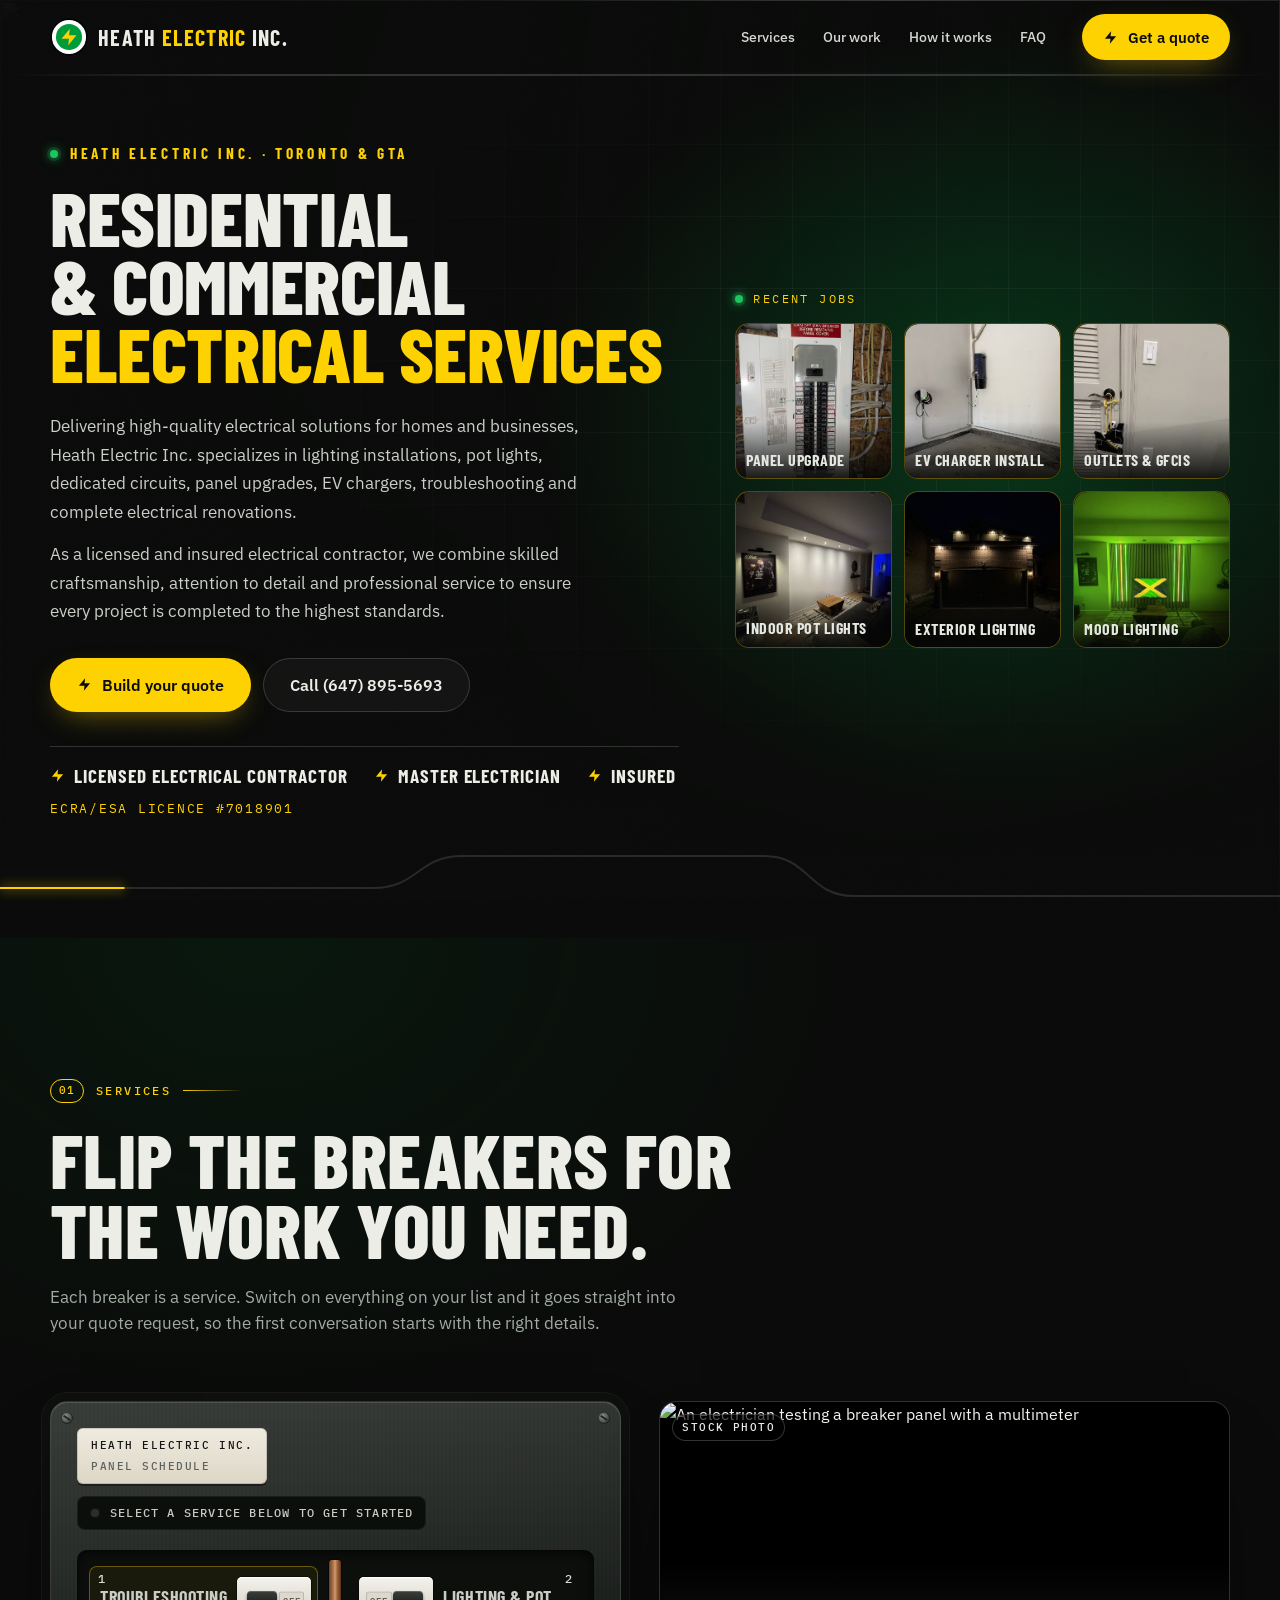
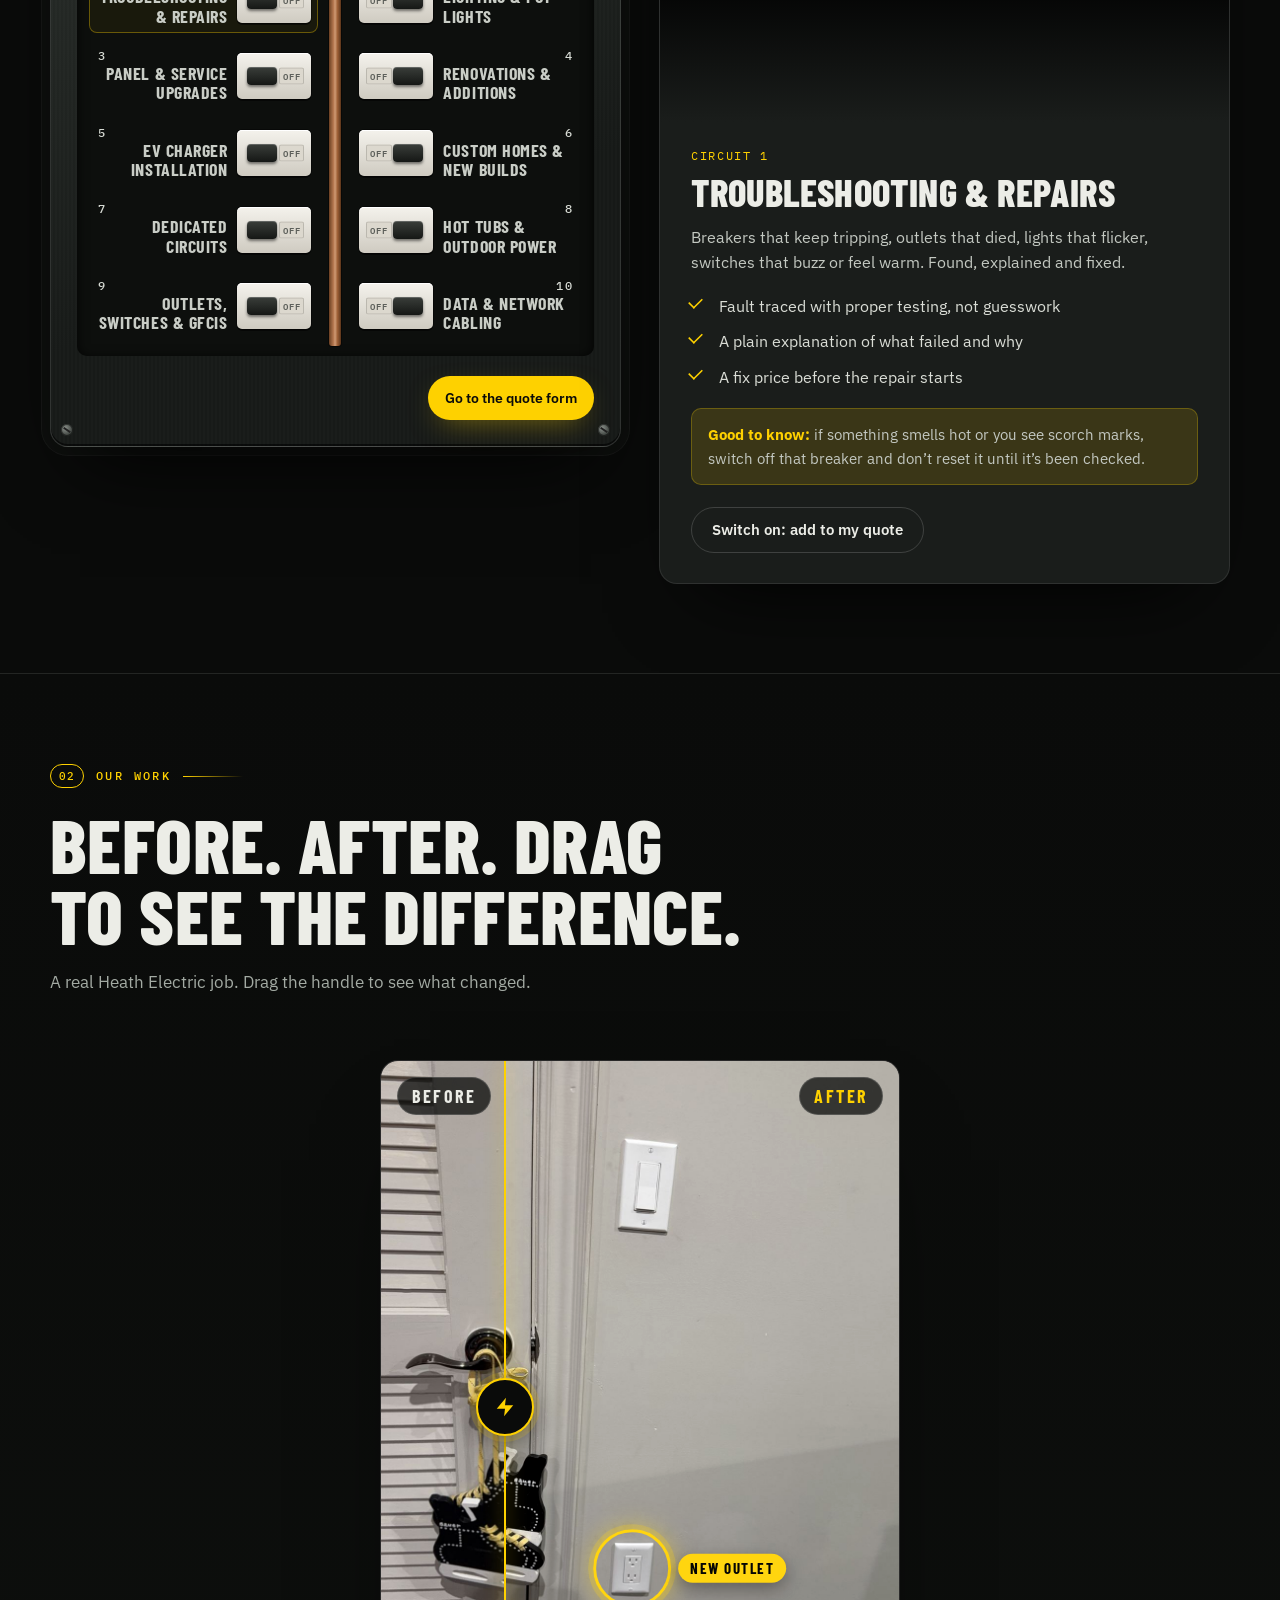
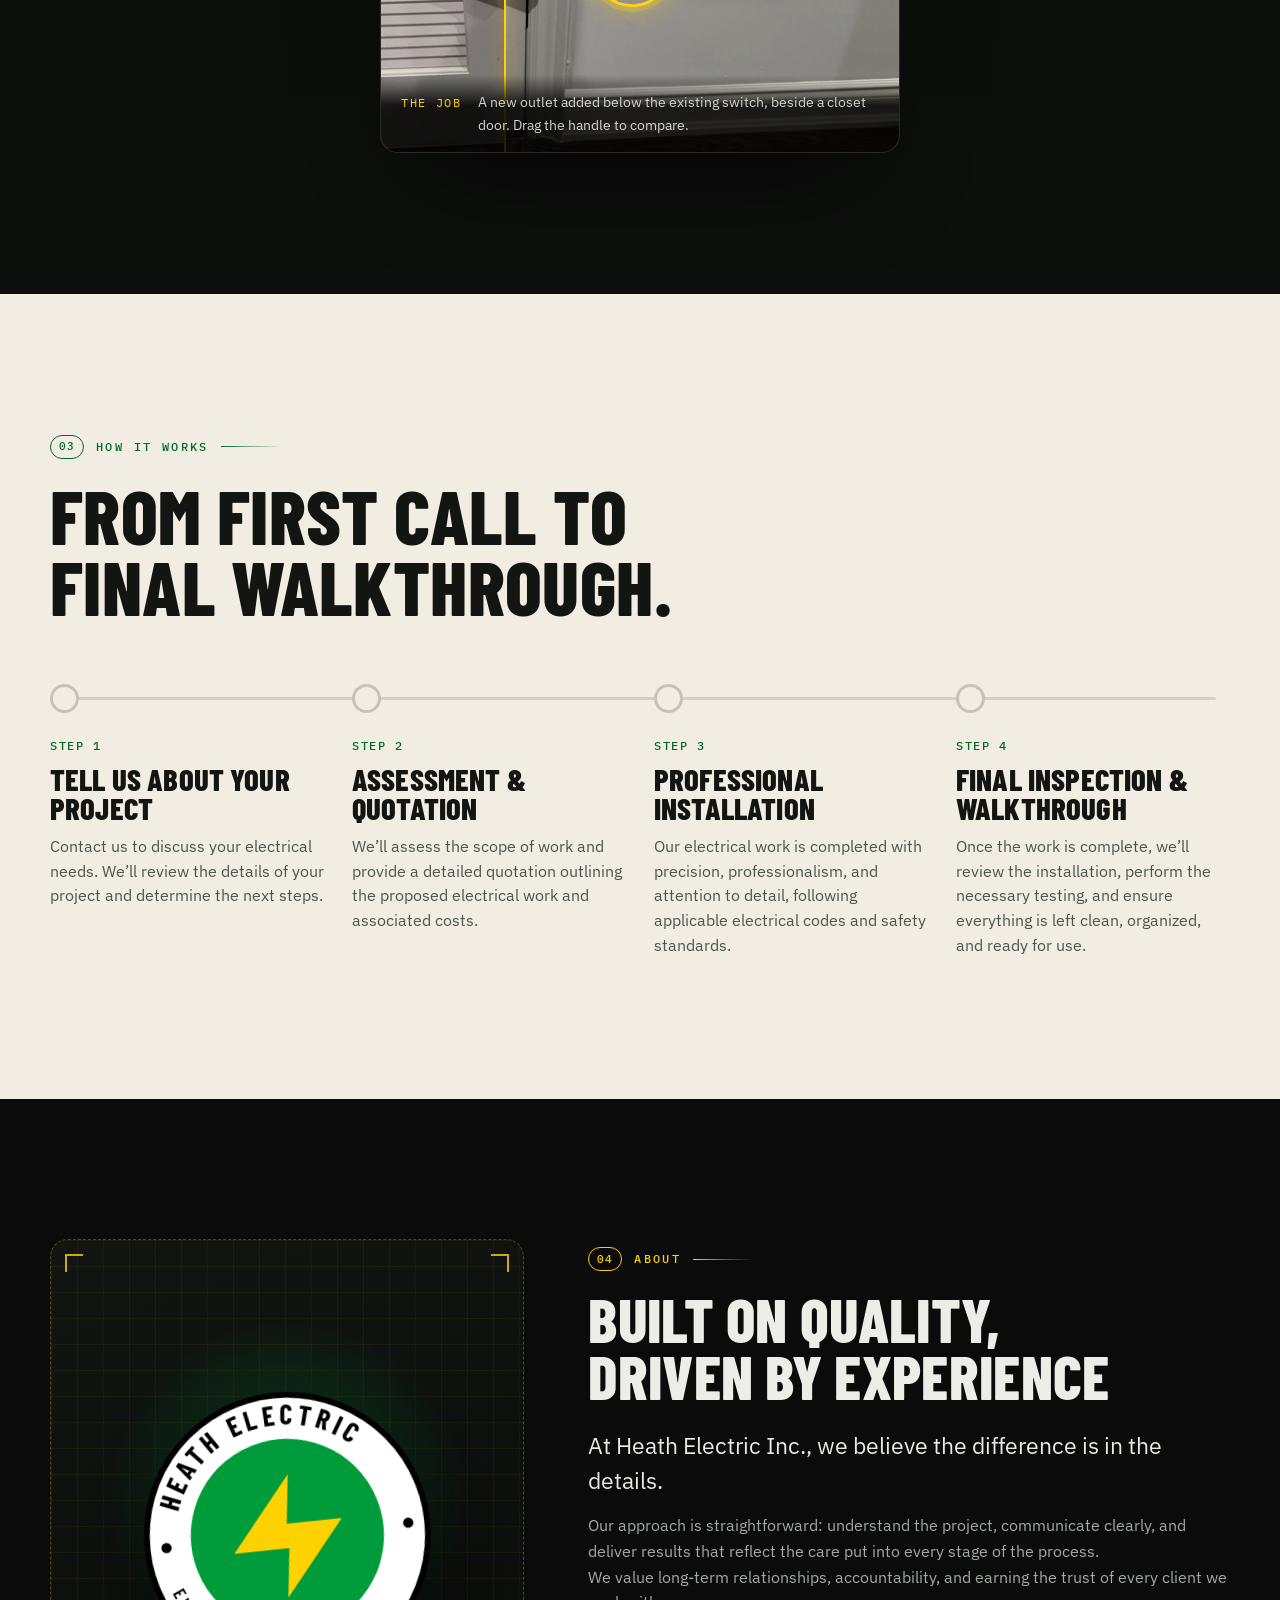
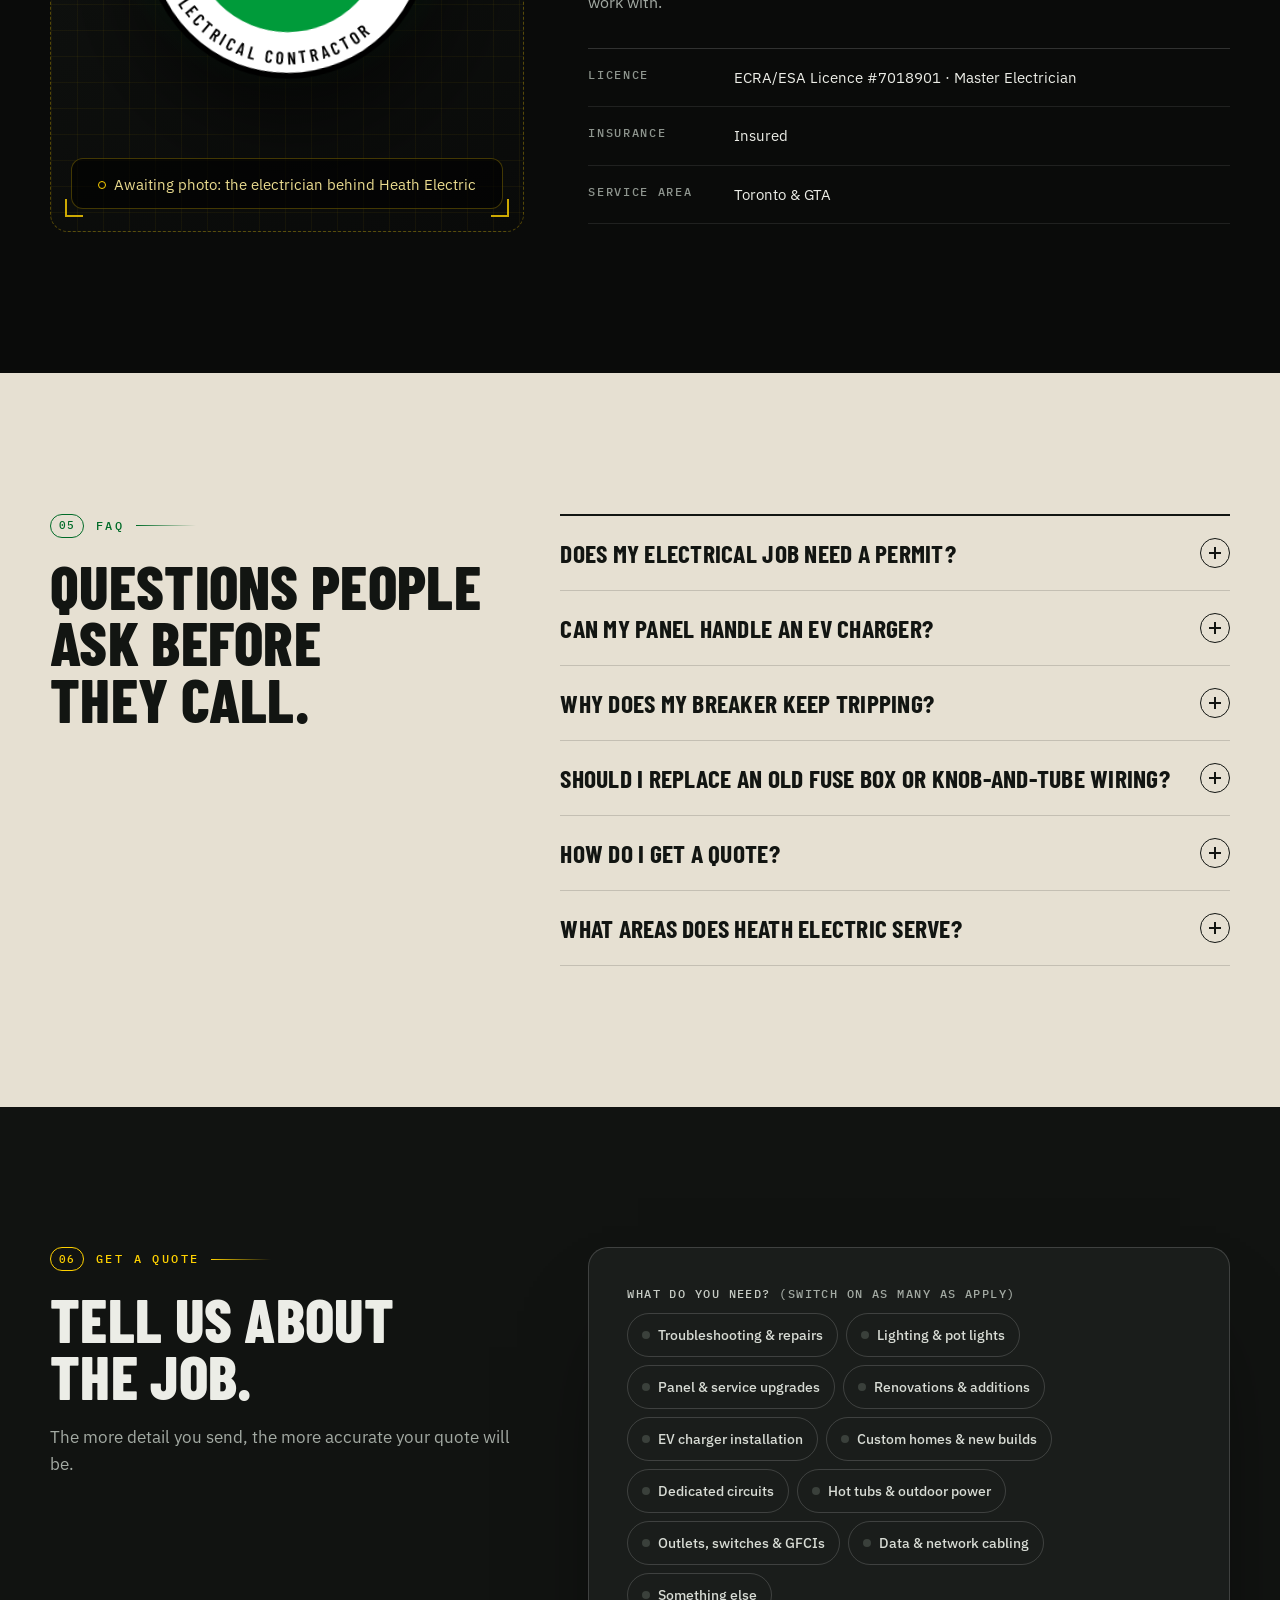
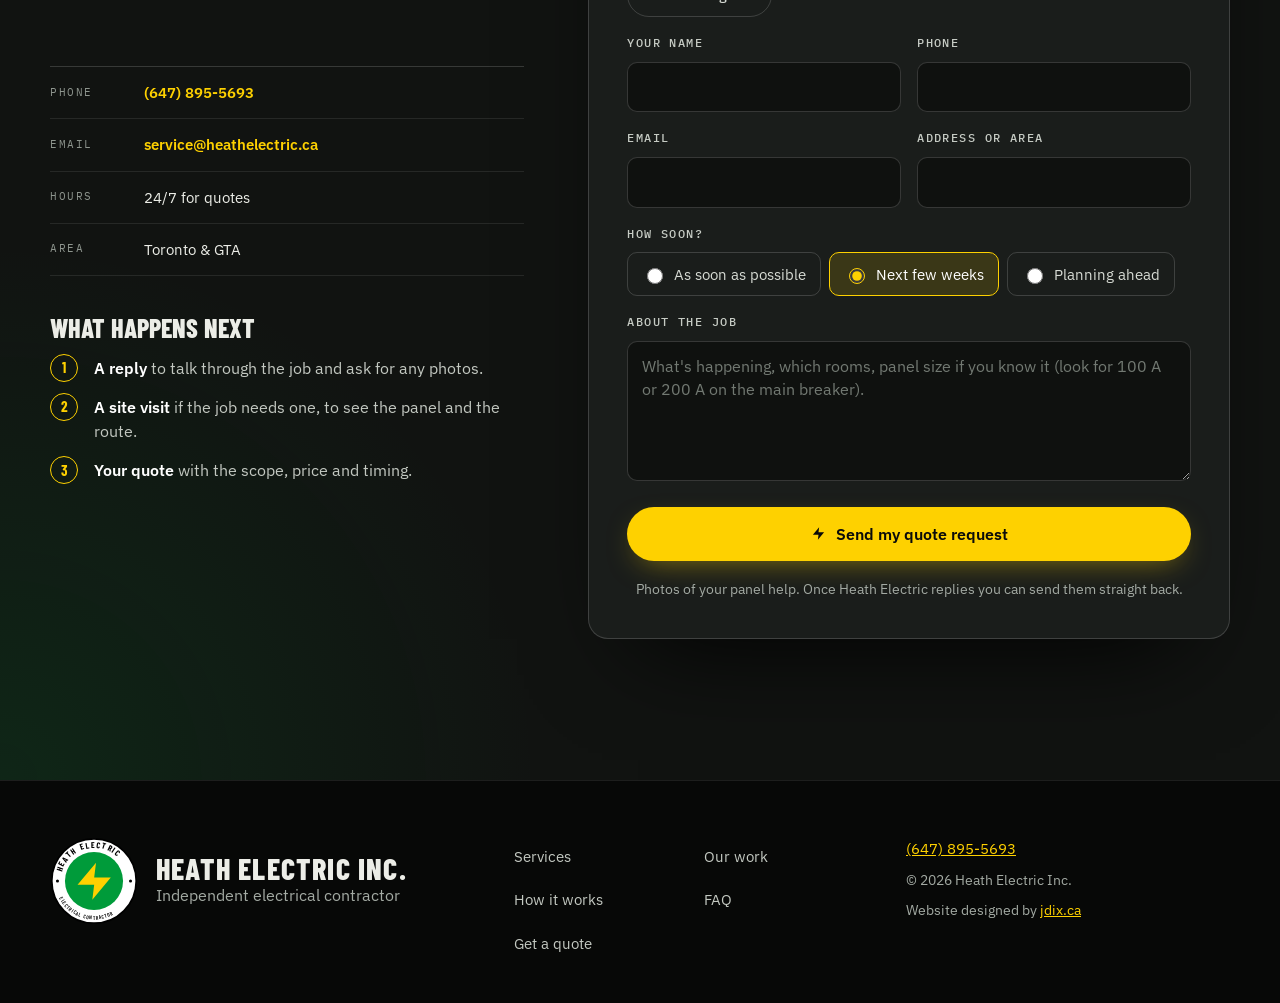
==== index.html @ aa76769b "How it works: Julian's four steps Co-Authored-By: Claude Opus 5.5 <noreply@anthropic.com>" ====
<!doctype html>
<html lang="en-CA">
<head>
<meta charset="utf-8">
<meta name="viewport" content="width=device-width, initial-scale=1">
<title>Heath Electric Inc. | Electrician, Toronto &amp; GTA</title>
<meta name="description" content="Licensed and insured electrical contractor in Toronto and the GTA: lighting, pot lights, dedicated circuits, panel upgrades, EV chargers and renovations.">
<link rel="canonical" href="https://heathelectric.ca/">
<meta name="theme-color" content="#0B0C0B">
<meta property="og:type" content="website">
<meta property="og:site_name" content="Heath Electric Inc.">
<meta property="og:title" content="Heath Electric | Electrical work done right the first time">
<meta property="og:description" content="Residential and commercial electrical services in Toronto and the GTA. Licensed electrical contractor, master electrician, insured.">
<meta property="og:url" content="https://heathelectric.ca/">
<meta property="og:image" content="https://heathelectric.ca/assets/og.png">
<meta property="og:image:width" content="1200">
<meta property="og:image:height" content="630">
<meta property="og:image:alt" content="Heath Electric badge logo in green, gold and black beside the line Done right the first time">
<meta name="twitter:card" content="summary_large_image">
<meta name="twitter:title" content="Heath Electric | Electrical work done right the first time">
<meta name="twitter:description" content="Residential and commercial electrical services in Toronto and the GTA. Licensed, master electrician, insured.">
<meta name="twitter:image" content="https://heathelectric.ca/assets/og.png">
<link rel="icon" href="favicon.svg" type="image/svg+xml">
<link rel="preconnect" href="https://fonts.googleapis.com">
<link rel="preconnect" href="https://fonts.gstatic.com" crossorigin>
<link rel="preconnect" href="https://images.unsplash.com">
<link rel="stylesheet" href="https://fonts.googleapis.com/css2?family=Barlow+Condensed:wght@600;700;800&family=IBM+Plex+Mono:wght@400;500&family=IBM+Plex+Sans:wght@400;500;600&display=swap">
<link rel="stylesheet" href="assets/css/site.css?v=11">
<script type="application/ld+json">
{
  "@context": "https://schema.org",
  "@type": "Electrician",
  "name": "Heath Electric Inc.",
  "url": "https://heathelectric.ca/",
  "telephone": "+1-647-895-5693",
  "logo": "https://heathelectric.ca/favicon.svg",
  "image": "https://heathelectric.ca/assets/og.png",
  "description": "Heath Electric Inc. is a licensed and insured electrical contractor (ECRA/ESA Licence #7018901) providing residential and commercial electrical services in Toronto and the GTA: lighting installations, pot lights, dedicated circuits, panel upgrades, EV chargers, troubleshooting and complete electrical renovations.",
  "areaServed": [{"@type": "City", "name": "Toronto"}, {"@type": "AdministrativeArea", "name": "Greater Toronto Area"}],
  "hasCredential": {"@type": "EducationalOccupationalCredential", "credentialCategory": "license", "name": "ECRA/ESA Licensed Electrical Contractor", "identifier": "7018901", "recognizedBy": {"@type": "Organization", "name": "Electrical Safety Authority"}},
  "makesOffer": [
    {"@type": "Offer", "itemOffered": {"@type": "Service", "name": "Troubleshooting and repairs"}},
    {"@type": "Offer", "itemOffered": {"@type": "Service", "name": "Lighting, pot lights and dimmers"}},
    {"@type": "Offer", "itemOffered": {"@type": "Service", "name": "Panel and service upgrades"}},
    {"@type": "Offer", "itemOffered": {"@type": "Service", "name": "Renovations and additions"}},
    {"@type": "Offer", "itemOffered": {"@type": "Service", "name": "EV charger installation"}},
    {"@type": "Offer", "itemOffered": {"@type": "Service", "name": "Custom homes and new builds"}},
    {"@type": "Offer", "itemOffered": {"@type": "Service", "name": "Dedicated circuits"}},
    {"@type": "Offer", "itemOffered": {"@type": "Service", "name": "Hot tubs, outdoor and garage power"}},
    {"@type": "Offer", "itemOffered": {"@type": "Service", "name": "Outlets, switches and GFCIs"}},
    {"@type": "Offer", "itemOffered": {"@type": "Service", "name": "Data and network cabling"}}
  ]
}
</script>
</head>
<body>
<svg width="0" height="0" style="position:absolute" aria-hidden="true" focusable="false">
  <defs>
    <path id="arcTop" d="M24,100 A76,76 0 0,1 176,100"></path>
    <path id="arcBot" d="M12,100 A88,88 0 0,0 188,100"></path>
    <symbol id="badge" viewBox="0 0 200 200">
      <circle cx="100" cy="100" r="96" fill="#FFFFFF" stroke="#000" stroke-width="4"></circle>
      <circle cx="100" cy="100" r="66" fill="#009B3A"></circle>
      <text font-family="Barlow Condensed, sans-serif" font-weight="700" font-size="19" letter-spacing="3" fill="#000"><textPath href="#arcTop" startOffset="99.9" text-anchor="middle">HEATH ELECTRIC</textPath></text>
      <text font-family="Barlow Condensed, sans-serif" font-weight="600" font-size="12" letter-spacing="2.5" fill="#000"><textPath href="#arcBot" startOffset="112.5" text-anchor="middle">ELECTRICAL CONTRACTOR</textPath></text>
      <circle cx="17" cy="100" r="3.5" fill="#000"></circle>
      <circle cx="183" cy="100" r="3.5" fill="#000"></circle>
      <polygon points="104.6,58.4 62.6,108.8 100.4,108.8 96.2,142.4 138.2,92 100.4,92" fill="#FED100"></polygon>
    </symbol>
    <symbol id="mark" viewBox="0 0 64 64">
      <circle cx="32" cy="32" r="30" fill="#FFFFFF"></circle>
      <circle cx="32" cy="32" r="30" fill="none" stroke="#000" stroke-width="2.5"></circle>
      <circle cx="32" cy="32" r="22" fill="#009B3A"></circle>
      <polygon points="33.4,18 19.4,34.8 32,34.8 30.6,46 44.6,29.2 32,29.2" fill="#FED100"></polygon>
    </symbol>
    <symbol id="bolt" viewBox="0 0 24 24"><polygon points="13,2 3,14 12,14 11,22 21,10 12,10"></polygon></symbol>
  </defs>
</svg>

<a class="skip" href="#main">Skip to content</a>

<header class="head" id="head">
  <div class="head-in">
    <a class="brand" href="#top" aria-label="Heath Electric, back to top">
      <svg class="brand-mark" aria-hidden="true"><use href="#mark"></use></svg>
      <span class="brand-word">Heath <b>Electric</b> Inc.</span>
    </a>
    <nav class="nav" aria-label="Main">
      <a href="#services">Services</a>
      <a href="#work">Our work</a>
      <a href="#process">How it works</a>
      <a href="#faq">FAQ</a>
    </nav>
    <a class="btn btn-gold head-cta" href="#qform"><svg aria-hidden="true"><use href="#bolt"></use></svg><span class="cta-l">Get a quote</span><span class="cta-s">Quote</span></a>
    <button class="menu-btn" type="button" aria-expanded="false" aria-controls="drawer"><span class="sr">Open menu</span><i></i><i></i></button>
  </div>
  <div class="head-wire" aria-hidden="true"><span></span></div>
</header>

<div class="drawer" id="drawer" hidden>
  <nav aria-label="Mobile">
    <a href="#services">Services</a>
    <a href="#work">Our work</a>
    <a href="#process">How it works</a>
    <a href="#faq">FAQ</a>
    <a class="btn btn-gold" href="#quote">Get a quote</a>
  </nav>
</div>

<main id="main">

<!-- HERO -->
<section class="hero" id="top">
  <div class="hero-bg" aria-hidden="true">
    <img src="https://images.unsplash.com/photo-1652715564391-38cc4475b7f5?w=2000&q=70&auto=format&fit=crop" alt="" width="2000" height="1333" fetchpriority="high">
  </div>
  <div class="hero-grid" aria-hidden="true"></div>
  <div class="wrap hero-in">
    <div class="hero-copy">
      <h1 class="hero-title">
        <span class="h1-brand"><span class="led" aria-hidden="true"></span>Heath Electric Inc. · Toronto &amp; GTA</span>
        <span class="h1-main">Residential &amp; Commercial <em>Electrical Services</em></span>
      </h1>
      <p class="lead">Delivering high-quality electrical solutions for homes and businesses, Heath Electric Inc. specializes in lighting installations, pot lights, dedicated circuits, panel upgrades, EV chargers, troubleshooting and complete electrical renovations.</p>
      <p class="lead lead-2">As a licensed and insured electrical contractor, we combine skilled craftsmanship, attention to detail and professional service to ensure every project is completed to the highest standards.</p>
      <div class="hero-ctas">
        <a class="btn btn-gold btn-lg" href="#services"><svg aria-hidden="true"><use href="#bolt"></use></svg>Build your quote</a>
        <span class="btn btn-lg btn-await" data-phone-pill>Awaiting: phone number</span>
      </div>
      <div class="hero-creds">
        <ul aria-label="Credentials">
          <li><svg aria-hidden="true"><use href="#bolt"></use></svg>Licensed Electrical Contractor</li>
          <li><svg aria-hidden="true"><use href="#bolt"></use></svg>Master Electrician</li>
          <li><svg aria-hidden="true"><use href="#bolt"></use></svg>Insured</li>
        </ul>
        <p class="mono">ECRA/ESA Licence #7018901</p>
      </div>
    </div>
    <div class="hero-jobs">
      <p class="jobs-k mono"><span class="led" aria-hidden="true"></span>Recent jobs</p>
      <ul class="frames hero-frames" aria-label="Recent jobs">
        <li class="frame has-photo"><button type="button" class="job-open" data-full="assets/img/job-panel-upgrade.jpg" aria-label="View larger: Panel upgrade"><img src="assets/img/job-panel-upgrade.jpg" alt="A new 200 A Eaton panel with every circuit labelled" width="750" height="1000" decoding="async"></button><p class="f-label">Panel upgrade</p></li>
        <li class="frame has-photo"><button type="button" class="job-open" data-full="assets/img/job-ev-charger.jpg" aria-label="View larger: EV charger install"><img src="assets/img/job-ev-charger.jpg" style="object-position:8% 50%" alt="A Tesla wall charger in a garage, fed by conduit run neatly along the wall" width="1000" height="750" decoding="async"></button><p class="f-label">EV charger install</p></li>
        <li class="frame has-photo"><button type="button" class="job-open" data-full="assets/img/job-outlets.jpg" aria-label="View larger: Outlets and GFCIs"><img src="assets/img/job-outlets.jpg" alt="A new outlet installed below a light switch beside a closet door" width="750" height="1000" decoding="async"></button><p class="f-label">Outlets &amp; GFCIs</p></li>
        <li class="frame has-photo"><button type="button" class="job-open" data-full="assets/img/job-pot-lights.jpg" aria-label="View larger: Indoor pot lights"><img src="assets/img/job-pot-lights.jpg" alt="A row of pot lights washing a living room wall" width="750" height="1000" decoding="async"></button><p class="f-label">Indoor pot lights</p></li>
        <li class="frame has-photo"><button type="button" class="job-open" data-full="assets/img/job-exterior-lights.jpg" aria-label="View larger: Exterior lighting"><img src="assets/img/job-exterior-lights.jpg" alt="A brick house at night lit by soffit pot lights and lanterns beside the garage" width="750" height="1000" decoding="async"></button><p class="f-label">Exterior lighting</p></li>
        <li class="frame has-photo"><button type="button" class="job-open" data-full="assets/img/job-mood-lights.jpg" aria-label="View larger: Mood lighting"><img src="assets/img/job-mood-lights.jpg" alt="A slat feature wall with green and gold LED strip lighting around a TV" width="750" height="1000" decoding="async"></button><p class="f-label">Mood lighting</p></li>
      </ul>
    </div>
  </div>
  <svg class="hero-wire" viewBox="0 0 1440 80" preserveAspectRatio="none" aria-hidden="true">
    <path class="w-base" d="M0 52 H420 C470 52 470 20 520 20 H860 C910 20 910 60 960 60 H1440"></path>
    <path class="w-pulse" d="M0 52 H420 C470 52 470 20 520 20 H860 C910 20 910 60 960 60 H1440"></path>
  </svg>
</section>

<!-- SERVICES / PANEL -->
<section class="sec services" id="services" aria-labelledby="services-h">
  <div class="wrap">
    <div class="sec-head">
      <p class="eyebrow"><span>01</span> Services</p>
      <h2 id="services-h">Flip the breakers for the work you need.</h2>
      <p class="sec-lede">Each breaker is a service. Switch on everything on your list and it goes straight into your quote request, so the first conversation starts with the right details.</p>
    </div>

    <div class="svc-layout">
      <div class="panel" id="panel">
        <div class="panel-top">
          <div class="panel-plate">
            <span class="mono">Heath Electric Inc.</span>
            <span class="mono dim">Panel schedule</span>
          </div>
          <div class="panel-status">
            <span class="status-led" aria-hidden="true"></span>
            <span id="panelCount">Select a service below to get started</span>
          </div>
        </div>
        <div class="breakers" role="group" aria-label="Services. Switch on the ones you need.">
          <div class="busbar" aria-hidden="true"></div>
          <!-- breakers are built from the SERVICES list in site.js; these are the no-script fallback -->
          <button class="brk" type="button" aria-pressed="false" data-id="trouble"><span class="brk-no" aria-hidden="true">1</span><span class="brk-label">Troubleshooting &amp; repairs</span><span class="brk-body"><span class="brk-lever"></span><span class="brk-flag" aria-hidden="true">Off</span></span></button>
          <button class="brk" type="button" aria-pressed="false" data-id="lighting"><span class="brk-no" aria-hidden="true">2</span><span class="brk-label">Lighting &amp; pot lights</span><span class="brk-body"><span class="brk-lever"></span><span class="brk-flag" aria-hidden="true">Off</span></span></button>
          <button class="brk" type="button" aria-pressed="false" data-id="panel"><span class="brk-no" aria-hidden="true">3</span><span class="brk-label">Panel &amp; service upgrades</span><span class="brk-body"><span class="brk-lever"></span><span class="brk-flag" aria-hidden="true">Off</span></span></button>
          <button class="brk" type="button" aria-pressed="false" data-id="reno"><span class="brk-no" aria-hidden="true">4</span><span class="brk-label">Renovations &amp; additions</span><span class="brk-body"><span class="brk-lever"></span><span class="brk-flag" aria-hidden="true">Off</span></span></button>
          <button class="brk" type="button" aria-pressed="false" data-id="ev"><span class="brk-no" aria-hidden="true">5</span><span class="brk-label">EV charger installation</span><span class="brk-body"><span class="brk-lever"></span><span class="brk-flag" aria-hidden="true">Off</span></span></button>
          <button class="brk" type="button" aria-pressed="false" data-id="newbuild"><span class="brk-no" aria-hidden="true">6</span><span class="brk-label">Custom homes &amp; new builds</span><span class="brk-body"><span class="brk-lever"></span><span class="brk-flag" aria-hidden="true">Off</span></span></button>
          <button class="brk" type="button" aria-pressed="false" data-id="dedicated"><span class="brk-no" aria-hidden="true">7</span><span class="brk-label">Dedicated circuits</span><span class="brk-body"><span class="brk-lever"></span><span class="brk-flag" aria-hidden="true">Off</span></span></button>
          <button class="brk" type="button" aria-pressed="false" data-id="outdoor"><span class="brk-no" aria-hidden="true">8</span><span class="brk-label">Hot tubs &amp; outdoor power</span><span class="brk-body"><span class="brk-lever"></span><span class="brk-flag" aria-hidden="true">Off</span></span></button>
          <button class="brk" type="button" aria-pressed="false" data-id="outlets"><span class="brk-no" aria-hidden="true">9</span><span class="brk-label">Outlets, switches &amp; GFCIs</span><span class="brk-body"><span class="brk-lever"></span><span class="brk-flag" aria-hidden="true">Off</span></span></button>
          <button class="brk" type="button" aria-pressed="false" data-id="data"><span class="brk-no" aria-hidden="true">10</span><span class="brk-label">Data &amp; network cabling</span><span class="brk-body"><span class="brk-lever"></span><span class="brk-flag" aria-hidden="true">Off</span></span></button>
        </div>
        <div class="panel-foot">
          <a class="btn btn-gold btn-sm" href="#qform" id="panelGo">Go to the quote form</a>
        </div>
        <span class="screw s1" aria-hidden="true"></span><span class="screw s2" aria-hidden="true"></span><span class="screw s3" aria-hidden="true"></span><span class="screw s4" aria-hidden="true"></span>
      </div>

      <p class="sr" id="panelLive" aria-live="polite"></p>
      <article class="circuit" id="circuit">
        <div class="circuit-media" id="circuitMedia">
          <img id="circuitImg" src="https://images.unsplash.com/photo-1758101755915-462eddc23f57?w=1100&q=70&auto=format&fit=crop" alt="An electrician testing a breaker panel with a multimeter" width="1100" height="700" loading="lazy">
          <span class="filler-tag">Stock photo</span>
        </div>
        <div class="circuit-body">
          <p class="mono gold" id="circuitNo">Circuit 1</p>
          <h3 id="circuitTitle">Troubleshooting &amp; repairs</h3>
          <p id="circuitText">Breakers that keep tripping, outlets that died, lights that flicker, switches that buzz or feel warm. Found, explained and fixed.</p>
          <ul class="ticks" id="circuitList">
            <li>Fault traced with proper testing, not guesswork</li>
            <li>A plain explanation of what failed and why</li>
            <li>A fix price before the repair starts</li>
          </ul>
          <p class="note" id="circuitNote"><b>Good to know:</b> if something smells hot or you see scorch marks, switch off that breaker and don’t reset it until it’s been checked.</p>
          <button class="btn btn-outline" type="button" id="circuitToggle" data-id="trouble">Switch on: add to my quote</button>
        </div>
      </article>
    </div>
  </div>
</section>

<!-- WORK -->
<section class="sec work" id="work" aria-labelledby="work-h">
  <div class="wrap">
    <div class="sec-head">
      <p class="eyebrow"><span>02</span> Our work</p>
      <h2 id="work-h">Before. After. Drag to see the difference.</h2>
      <p class="sec-lede">A real Heath Electric job. Drag the handle to see what changed.</p>
    </div>

    <figure class="ba" id="ba" style="--pos:24%">
      <img class="ba-img ba-before" src="assets/img/ba-before.jpg" alt="Before: a hallway wall with a light switch beside a closet door" width="1050" height="1400" loading="lazy" decoding="async">
      <div class="ba-img ba-after"><img src="assets/img/ba-after.jpg" alt="After: the same wall with a new outlet installed below the switch" width="1050" height="1400" loading="lazy" decoding="async"><span class="ba-spot" style="left:48.5%;top:73.4%" aria-hidden="true"><span class="ba-spot-tag">New outlet</span></span></div>
      <span class="ba-tag ba-tag-b">Before</span>
      <span class="ba-tag ba-tag-a">After</span>
      <div class="ba-handle" aria-hidden="true"><span><svg><use href="#bolt"></use></svg></span></div>
      <label class="sr" for="baRange">Before and after comparison: move to reveal more of the after photo</label>
      <input class="ba-range" id="baRange" type="range" min="0" max="100" value="24">
      <figcaption class="ba-cap">
        <span class="mono gold">The job</span>
        <span>A new outlet added below the existing switch, beside a closet door. Drag the handle to compare.</span>
      </figcaption>
    </figure>

  </div>
</section>

<!-- PROCESS -->
<section class="sec process" id="process" aria-labelledby="process-h">
  <div class="wrap">
    <div class="sec-head">
      <p class="eyebrow"><span>03</span> How it works</p>
      <h2 id="process-h">From first call to final walkthrough.</h2>
    </div>
    <ol class="steps" id="steps">
      <li class="step">
        <span class="node" aria-hidden="true"></span>
        <p class="mono">Step 1</p>
        <h3>Tell us about your project</h3>
        <p>Contact us to discuss your electrical needs. We’ll review the details of your project and determine the next steps.</p>
      </li>
      <li class="step">
        <span class="node" aria-hidden="true"></span>
        <p class="mono">Step 2</p>
        <h3>Assessment &amp; quotation</h3>
        <p>We’ll assess the scope of work and provide a detailed quotation outlining the proposed electrical work and associated costs.</p>
      </li>
      <li class="step">
        <span class="node" aria-hidden="true"></span>
        <p class="mono">Step 3</p>
        <h3>Professional installation</h3>
        <p>Our electrical work is completed with precision, professionalism, and attention to detail, following applicable electrical codes and safety standards.</p>
      </li>
      <li class="step">
        <span class="node" aria-hidden="true"></span>
        <p class="mono">Step 4</p>
        <h3>Final inspection &amp; walkthrough</h3>
        <p>Once the work is complete, we’ll review the installation, perform the necessary testing, and ensure everything is left clean, organized, and ready for use.</p>
      </li>
    </ol>
  </div>
</section>

<!-- ABOUT -->
<section class="sec about" id="about" aria-labelledby="about-h">
  <div class="wrap about-in">
    <div class="about-photo">
      <span class="f-corners" aria-hidden="true"></span>
      <svg class="about-badge" aria-hidden="true"><use href="#badge"></use></svg>
      <p class="about-await"><span class="await">Awaiting photo: the electrician behind Heath Electric</span></p>
    </div>
    <div class="about-copy">
      <p class="eyebrow"><span>04</span> About</p>
      <h2 id="about-h">Built on quality, driven by experience</h2>
      <p class="big">At Heath Electric Inc., we believe the difference is in the details.</p>
      <p>Our approach is straightforward: understand the project, communicate clearly, and deliver results that reflect the care put into every stage of the process.</p>
      <p>We value long-term relationships, accountability, and earning the trust of every client we work with.</p>
      <dl class="creds">
        <div><dt>Licence</dt><dd><span class="await" data-fill="licence">Awaiting: licence number</span></dd></div>
        <div><dt>Insurance</dt><dd><span class="await" data-fill="insurance">Awaiting: insurance details</span></dd></div>
        <div><dt>Service area</dt><dd><span class="await" data-fill="area">Awaiting: service area</span></dd></div>
      </dl>
    </div>
  </div>
</section>

<!-- FAQ -->
<section class="sec faq" id="faq" aria-labelledby="faq-h">
  <div class="wrap faq-in">
    <div class="sec-head">
      <p class="eyebrow"><span>05</span> FAQ</p>
      <h2 id="faq-h">Questions people ask before they call.</h2>
    </div>
    <div class="qa">
      <details>
        <summary>Does my electrical job need a permit?</summary>
        <p>Most electrical work in Ontario has to be filed with the Electrical Safety Authority (ESA) and inspected, from new circuits to panel changes. A licensed electrical contractor files the notification for you, and you'll know whether your job needs one before anything is booked.</p>
      </details>
      <details>
        <summary>Can my panel handle an EV charger?</summary>
        <p>Often, yes. It depends on your service size (commonly 100 A or 200 A) and what your home already draws. A load calculation answers it properly. If the panel is close to its limit, a load management device can sometimes avoid a full upgrade.</p>
      </details>
      <details>
        <summary>Why does my breaker keep tripping?</summary>
        <p>Usually one of three things: too much plugged into one circuit, a short in a cord, device or the wiring itself, or a ground fault. If it trips again with everything on that circuit unplugged, leave it off. That points to a wiring fault that needs an electrician.</p>
      </details>
      <details>
        <summary>Should I replace an old fuse box or knob-and-tube wiring?</summary>
        <p>Many home insurers ask about fuse panels, knob-and-tube and aluminum wiring when you buy or renew a policy, and some won't cover a home until they're dealt with. An inspection gives you a written answer on what's there and what it would take to replace.</p>
      </details>
      <details>
        <summary>How do I get a quote?</summary>
        <p>Switch on the services you need in the panel above, then send the quote form with a short description. Photos of your panel and the work area help.</p>
      </details>
      <details>
        <summary>What areas does Heath Electric serve?</summary>
        <p><span class="await" data-fill="area">Awaiting: service area</span></p>
      </details>
    </div>
  </div>
</section>

<!-- QUOTE -->
<section class="sec quote" id="quote" aria-labelledby="quote-h">
  <div class="wrap quote-in">
    <div class="quote-side">
      <p class="eyebrow"><span>06</span> Get a quote</p>
      <h2 id="quote-h">Tell us about the job.</h2>
      <p class="sec-lede">The more detail you send, the more accurate your quote will be.</p>
    </div>
    <div class="quote-info">
      <ul class="contact">
        <li><span class="c-k mono">Phone</span><span class="await" data-fill="phone">Awaiting: phone number</span></li>
        <li><span class="c-k mono">Email</span><span class="await" data-fill="email">Awaiting: email</span></li>
        <li><span class="c-k mono">Hours</span><span class="await" data-fill="hours">Awaiting: hours</span></li>
        <li><span class="c-k mono">Area</span><span class="await" data-fill="area">Awaiting: service area</span></li>
      </ul>
      <h3 class="next-h">What happens next</h3>
      <ol class="next">
        <li><b>A reply</b> to talk through the job and ask for any photos.</li>
        <li><b>A site visit</b> if the job needs one, to see the panel and the route.</li>
        <li><b>Your quote</b> with the scope, price and timing.</li>
      </ol>
    </div>

    <form class="qform" id="qform" novalidate>
      <fieldset class="chips-field">
        <legend>What do you need? <span class="dim">(switch on as many as apply)</span></legend>
        <div class="chips" id="chips"></div>
      </fieldset>
      <div class="row2">
        <p class="field"><label for="f-name">Your name</label><input id="f-name" name="name" autocomplete="name" required></p>
        <p class="field"><label for="f-phone">Phone</label><input id="f-phone" name="phone" type="tel" autocomplete="tel" inputmode="tel"></p>
      </div>
      <div class="row2">
        <p class="field"><label for="f-email">Email</label><input id="f-email" name="email" type="email" autocomplete="email"></p>
        <p class="field"><label for="f-where">Address or area</label><input id="f-where" name="where" autocomplete="street-address"></p>
      </div>
      <fieldset class="when">
        <legend>How soon?</legend>
        <label><input type="radio" name="when" value="As soon as possible"> As soon as possible</label>
        <label><input type="radio" name="when" value="In the next few weeks" checked> Next few weeks</label>
        <label><input type="radio" name="when" value="Planning ahead"> Planning ahead</label>
      </fieldset>
      <p class="field"><label for="f-msg">About the job</label><textarea id="f-msg" name="message" rows="5" placeholder="What's happening, which rooms, panel size if you know it (look for 100 A or 200 A on the main breaker)."></textarea></p>
      <p class="form-err" id="formErr" role="alert" hidden></p>
      <button class="btn btn-gold btn-lg btn-block" type="submit"><svg aria-hidden="true"><use href="#bolt"></use></svg>Send my quote request</button>
      <p class="form-note dim">Photos of your panel help. Once Heath Electric replies you can send them straight back.</p>
      <div class="form-done" id="formDone" hidden tabindex="-1"></div>
    </form>
  </div>
</section>

</main>

<dialog class="lb" id="lb" aria-label="Job photo">
  <form method="dialog"><button class="lb-x" aria-label="Close photo">&times;</button></form>
  <img id="lbImg" src="" alt="">
  <p class="lb-cap mono" id="lbCap"></p>
</dialog>

<footer class="foot">
  <div class="wrap foot-in">
    <div class="foot-brand">
      <svg class="foot-badge" aria-hidden="true"><use href="#badge"></use></svg>
      <div>
        <p class="foot-name">Heath Electric Inc.</p>
        <p class="dim">Independent electrical contractor</p>
      </div>
    </div>
    <nav class="foot-nav" aria-label="Footer">
      <a href="#services">Services</a>
      <a href="#work">Our work</a>
      <a href="#process">How it works</a>
      <a href="#faq">FAQ</a>
      <a href="#quote">Get a quote</a>
    </nav>
    <div class="foot-meta">
      <p><span class="await" data-fill="phone">Awaiting: phone number</span></p>
      <p class="dim">© 2026 Heath Electric Inc.</p>
      <p class="dim">Website designed by <a href="https://jdix.ca">jdix.ca</a></p>
    </div>
  </div>
</footer>

<script src="assets/js/site.js?v=12" defer></script>
</body>
</html>
---- assets/css/site.css ----
/* Heath Electric — green, gold and black from the badge. Steel, current, a labelled panel. */
:root{
  --ink:#0A0B0A; --coal:#111311; --steel:#1A1D1B; --steel-2:#232724; --steel-3:#2E332F;
  --line:rgba(255,255,255,.09); --line-2:rgba(255,255,255,.16);
  --text:#ECEDE7; --muted:#A3AAA3;
  --green:#009B3A; --green-hi:#1DC45E; --green-deep:#00311A; --green-ink:#006B28;
  --gold:#FED100; --gold-hi:#FFE15A; --gold-dim:rgba(254,209,0,.14);
  --paper:#F1EDE3; --paper-2:#E6E0D2; --paper-ink:#121512; --paper-muted:#4E544E;
  --copper:#C47A45; --danger:#FF6B5B;
  --display:"Barlow Condensed","Arial Narrow",sans-serif;
  --sans:"IBM Plex Sans",system-ui,sans-serif;
  --mono:"IBM Plex Mono",ui-monospace,monospace;
  --r:14px; --gut:clamp(16px,4vw,40px);
  --ease:cubic-bezier(.2,.8,.2,1);
}
*,*::before,*::after{box-sizing:border-box}
html{scroll-behavior:smooth;scroll-padding-top:84px;-webkit-text-size-adjust:100%}
body{margin:0;background:var(--ink);color:var(--text);font:16px/1.6 var(--sans);overflow-x:hidden}
body::before{content:"";position:fixed;inset:0;pointer-events:none;z-index:100;opacity:.05;mix-blend-mode:overlay;
  background-image:url("data:image/svg+xml,%3Csvg xmlns='http://www.w3.org/2000/svg' width='160' height='160'%3E%3Cfilter id='n'%3E%3CfeTurbulence type='fractalNoise' baseFrequency='.9' numOctaves='2' stitchTiles='stitch'/%3E%3C/filter%3E%3Crect width='100%25' height='100%25' filter='url(%23n)'/%3E%3C/svg%3E")}
img{max-width:100%;display:block}
a{color:inherit}
h1,h2,h3{margin:0;font-family:var(--display);font-weight:800;text-transform:uppercase;line-height:.92;letter-spacing:.005em}
p{margin:0}
.wrap{width:100%;max-width:1260px;margin:0 auto;padding-inline:var(--gut)}
.sr{position:absolute!important;width:1px;height:1px;overflow:hidden;clip:rect(0 0 0 0);white-space:nowrap}
.skip{position:absolute;left:12px;top:-60px;z-index:200;background:var(--gold);color:var(--ink);padding:10px 14px;border-radius:8px;font-weight:600}
.skip:focus{top:12px}
.mono{font-family:var(--mono);font-size:12px;letter-spacing:.14em;text-transform:uppercase}
.dim{color:var(--muted)}
.gold{color:var(--gold)}
:focus-visible{outline:2px solid var(--gold);outline-offset:3px}

/* buttons */
.btn{--b:var(--gold);display:inline-flex;align-items:center;justify-content:center;gap:10px;min-height:46px;padding:0 20px;border-radius:999px;border:1.5px solid transparent;
  font:600 15px/1 var(--sans);text-decoration:none;cursor:pointer;transition:transform .25s var(--ease),background .25s,box-shadow .25s,color .25s,border-color .25s;white-space:nowrap}
.btn svg{width:15px;height:15px;fill:currentColor;flex:none;transition:transform .3s var(--ease)}
.btn:hover svg{transform:translateY(-1px) rotate(-8deg) scale(1.12)}
.btn-gold{background:var(--gold);color:#0A0B0A;box-shadow:0 0 0 0 rgba(254,209,0,.0),0 10px 30px -12px rgba(254,209,0,.55)}
.btn-gold:hover{background:var(--gold-hi);transform:translateY(-1px);box-shadow:0 0 0 6px rgba(254,209,0,.12),0 14px 36px -12px rgba(254,209,0,.7)}
.btn-ghost{background:rgba(255,255,255,.04);color:var(--text);border-color:var(--line-2);backdrop-filter:blur(6px)}
.btn-ghost:hover{border-color:var(--gold);color:var(--gold)}
.btn-outline{background:transparent;color:var(--text);border-color:var(--line-2)}
.btn-outline:hover{border-color:var(--gold);color:var(--gold)}
.btn-outline.on{background:var(--green);border-color:var(--green);color:#fff}
.btn-lg{min-height:54px;padding:0 26px;font-size:16px}
.btn-sm{min-height:44px;padding:0 16px;font-size:14px}
.btn-block{width:100%}
.btn[aria-disabled="true"]{opacity:.45;pointer-events:none}

/* header */
.head{position:fixed;inset:0 0 auto;z-index:50;transition:background .35s,backdrop-filter .35s}
.head.solid{background:rgba(10,11,10,.96);backdrop-filter:blur(14px) saturate(1.2);-webkit-backdrop-filter:blur(14px) saturate(1.2)}
.head-in{max-width:1260px;margin:0 auto;padding:14px var(--gut);display:flex;align-items:center;gap:24px}
.brand{display:flex;align-items:center;gap:10px;text-decoration:none;margin-right:auto;min-height:44px}
.brand-mark{width:38px;height:38px;flex:none}
.brand-word{font:700 22px/1 var(--display);text-transform:uppercase;letter-spacing:.06em}
.brand-word b{color:var(--gold);font-weight:700}
.nav{display:flex;gap:4px}
.nav a{font-size:14px;font-weight:500;text-decoration:none;padding:10px 12px;border-radius:999px;color:#D5D8D2;transition:color .2s,background .2s}
.nav a:hover{color:#fff;background:rgba(255,255,255,.06)}
.head-wire{height:2px;background:linear-gradient(90deg,transparent,var(--line-2) 20%,var(--line-2) 80%,transparent);opacity:0;transition:opacity .35s}
.head.solid .head-wire{opacity:1}
.head-wire span{display:block;height:100%;width:var(--sp,0%);background:linear-gradient(90deg,var(--green),var(--gold));box-shadow:0 0 12px rgba(254,209,0,.7)}
.menu-btn{display:none;width:46px;height:46px;border-radius:12px;border:1px solid var(--line-2);background:rgba(255,255,255,.04);cursor:pointer;flex-direction:column;align-items:center;justify-content:center;gap:6px}
.menu-btn i{display:block;width:20px;height:2px;background:#fff;border-radius:2px;transition:transform .3s var(--ease)}
.menu-btn[aria-expanded="true"] i:first-of-type{transform:translateY(4px) rotate(45deg)}
.menu-btn[aria-expanded="true"] i:last-of-type{transform:translateY(-4px) rotate(-45deg)}
.drawer{position:fixed;inset:74px 12px auto;z-index:49;background:rgba(17,19,17,.97);border:1px solid var(--line-2);border-radius:18px;padding:12px;box-shadow:0 30px 60px -20px #000}
.drawer nav{display:flex;flex-direction:column}
.drawer a{padding:14px 12px;text-decoration:none;font:700 24px/1 var(--display);text-transform:uppercase;letter-spacing:.04em;border-bottom:1px solid var(--line)}
.drawer a.btn{margin-top:12px;border:0;font:600 16px/1 var(--sans);text-transform:none;letter-spacing:0}

/* hero */
.hero{position:relative;min-height:100svh;display:flex;align-items:center;padding:120px 0 120px;overflow:hidden;isolation:isolate}
.hero-bg{position:absolute;inset:0;z-index:-2}
.hero-bg img{width:100%;height:100%;object-fit:cover;object-position:60% 40%;filter:grayscale(.55) contrast(1.15) brightness(.55);transform:scale(1.06);animation:heroZoom 18s var(--ease) forwards}
.hero-bg::after{content:"";position:absolute;inset:0;background:
  radial-gradient(60% 70% at 78% 45%,rgba(0,155,58,.30),transparent 60%),
  linear-gradient(90deg,rgba(10,11,10,.97) 0%,rgba(10,11,10,.86) 38%,rgba(10,11,10,.45) 70%,rgba(10,11,10,.7) 100%),
  linear-gradient(180deg,rgba(10,11,10,.2) 0%,transparent 40%,var(--ink) 100%)}
@keyframes heroZoom{to{transform:scale(1)}}
.hero-grid{position:absolute;inset:0;z-index:-1;background-image:linear-gradient(var(--line) 1px,transparent 1px),linear-gradient(90deg,var(--line) 1px,transparent 1px);background-size:72px 72px;
  mask-image:radial-gradient(70% 60% at 70% 40%,#000 0%,transparent 75%);-webkit-mask-image:radial-gradient(70% 60% at 70% 40%,#000 0%,transparent 75%);opacity:.6}
.hero-in{display:grid;grid-template-columns:minmax(0,1.4fr) minmax(0,.6fr);gap:40px;align-items:center}
.led{width:8px;height:8px;border-radius:50%;background:var(--green-hi);box-shadow:0 0 0 3px rgba(29,196,94,.18),0 0 12px var(--green-hi);flex:none}
@keyframes led{50%{opacity:.45}}
.hero-title{margin-top:26px;text-transform:none}
.h1-brand{display:block;font:700 clamp(18px,1.6vw,22px)/1 var(--display);letter-spacing:.32em;text-transform:uppercase;color:var(--gold);margin-bottom:14px}
.h1-main{display:block;font-weight:800;text-transform:uppercase;font-size:clamp(52px,6.7vw,104px);line-height:.88;letter-spacing:-.005em}
.h1-main em{font-style:normal;display:block;color:var(--gold)}
.lead{margin-top:26px;max-width:560px;font-size:clamp(16px,1.35vw,18.5px);color:#C9CEC7;line-height:1.65}
.hero-ctas{display:flex;flex-wrap:wrap;gap:12px;margin-top:32px}
.hero-specs{list-style:none;margin:44px 0 0;padding:0;display:grid;grid-template-columns:repeat(3,minmax(0,1fr));gap:0;max-width:620px;border-top:1px solid var(--line-2)}
.hero-specs li{padding:16px 16px 0 0;display:flex;flex-direction:column;gap:6px}
.hero-specs li+li{padding-left:16px;border-left:1px solid var(--line)}
.hero-specs b{font:800 30px/1 var(--display);color:var(--gold)}
.hero-specs span{font-size:13.5px;color:#BFC4BD;line-height:1.4}
.hero-wire{position:absolute;left:0;right:0;bottom:22px;width:100%;height:80px;z-index:-1}
.hero-wire path{fill:none;stroke-width:2}
.w-base{stroke:rgba(255,255,255,.12)}
.w-pulse{stroke:var(--gold);stroke-dasharray:140 1800;stroke-dashoffset:1940;filter:drop-shadow(0 0 6px var(--gold));animation:pulse 4.5s linear infinite}
@keyframes pulse{to{stroke-dashoffset:0}}


/* sections */
.sec{padding:clamp(80px,11vw,150px) 0;position:relative}
.sec-head{max-width:820px;margin-bottom:clamp(40px,5vw,64px)}
.eyebrow{display:flex;align-items:center;gap:12px;font:500 12px/1 var(--mono);letter-spacing:.2em;text-transform:uppercase;color:var(--gold);margin-bottom:20px}
.eyebrow span{display:inline-grid;place-items:center;min-width:34px;height:24px;padding:0 8px;border:1px solid currentColor;border-radius:999px;font-size:11px;letter-spacing:.08em}
.eyebrow::after{content:"";height:1px;width:60px;background:linear-gradient(90deg,currentColor,transparent)}
.sec h2{font-size:clamp(40px,6vw,84px)}
.sec-lede{margin-top:20px;font-size:clamp(16px,1.3vw,18px);color:var(--muted);max-width:640px}
.sub-h{font-size:clamp(28px,3vw,40px);margin:clamp(56px,7vw,90px) 0 24px}

/* services panel */
.services{background:radial-gradient(80% 60% at 20% 0%,rgba(0,155,58,.09),transparent 60%),var(--ink)}
.svc-layout{display:grid;grid-template-columns:minmax(0,1fr) minmax(0,1fr);gap:clamp(24px,3vw,44px);align-items:start}
.panel{position:sticky;top:96px;padding:26px;border-radius:18px;background:
  linear-gradient(180deg,rgba(255,255,255,.06),rgba(255,255,255,0) 30%),
  repeating-linear-gradient(90deg,rgba(255,255,255,.012) 0 2px,transparent 2px 4px),
  linear-gradient(160deg,#2B302C,#171A18 65%);
  border:1px solid rgba(255,255,255,.1);box-shadow:inset 0 1px 0 rgba(255,255,255,.12),inset 0 -2px 0 rgba(0,0,0,.6),0 40px 80px -30px rgba(0,0,0,.9),0 0 0 8px #0E100E,0 0 0 9px rgba(255,255,255,.06)}
.screw{position:absolute;width:12px;height:12px;border-radius:50%;background:radial-gradient(circle at 35% 35%,#8C928C,#3A3F3B 70%);box-shadow:inset 0 0 0 1px rgba(0,0,0,.5)}
.screw::after{content:"";position:absolute;left:2px;right:2px;top:5px;height:2px;background:#222;transform:rotate(35deg)}
.s1{top:10px;left:10px}.s2{top:10px;right:10px}.s3{bottom:10px;left:10px}.s4{bottom:10px;right:10px}
.panel-top{display:flex;justify-content:space-between;align-items:center;gap:12px;margin-bottom:20px;flex-wrap:wrap}
.panel-plate{display:flex;flex-direction:column;gap:3px;padding:9px 14px;border-radius:6px;background:linear-gradient(#EFEBDF,#DCD6C6);color:#141614;box-shadow:inset 0 0 0 1px rgba(0,0,0,.15),0 2px 0 rgba(0,0,0,.4)}
.panel-plate .mono{font-size:11px;font-weight:500}
.panel-plate .dim{color:#5D625C}
.panel-status{display:flex;align-items:center;gap:10px;font:500 12px/1 var(--mono);letter-spacing:.1em;text-transform:uppercase;color:#C6CBC4;padding:10px 12px;border-radius:8px;background:#0C0E0C;border:1px solid rgba(255,255,255,.06)}
.status-led{width:10px;height:10px;border-radius:50%;background:#2A2F2B;box-shadow:inset 0 0 0 1px rgba(0,0,0,.6);transition:background .3s,box-shadow .3s}
.panel.live .status-led{background:var(--green-hi);box-shadow:0 0 10px var(--green-hi),0 0 0 3px rgba(29,196,94,.2)}
.breakers{position:relative;display:grid;grid-template-columns:minmax(0,1fr) minmax(0,1fr);column-gap:34px;row-gap:10px;padding:16px 12px;border-radius:10px;background:#0D0F0D;box-shadow:inset 0 2px 12px rgba(0,0,0,.8)}
.busbar{position:absolute;top:10px;bottom:10px;left:50%;width:12px;margin-left:-6px;border-radius:3px;background:linear-gradient(90deg,#7A4826,#D99060 40%,#F2B488 50%,#B8703F 70%,#6A3C1E);box-shadow:0 0 0 1px rgba(0,0,0,.5);opacity:.85}
.panel.live .busbar{box-shadow:0 0 0 1px rgba(0,0,0,.5),0 0 18px rgba(254,170,90,.45)}
.brk{position:relative;display:grid;grid-template-columns:minmax(0,1fr) 74px;align-items:center;gap:10px;min-height:60px;padding:6px;border-radius:8px;border:1px solid transparent;background:transparent;color:inherit;font:inherit;text-align:right;cursor:pointer;transition:background .25s,border-color .25s}
.brk:nth-of-type(even){grid-template-columns:74px minmax(0,1fr);text-align:left}
.brk:nth-of-type(even) .brk-body{order:-1}
.brk:hover{background:rgba(255,255,255,.035);border-color:rgba(255,255,255,.07)}
.brk.cur{border-color:rgba(254,209,0,.35);background:rgba(254,209,0,.05)}
.brk-no{position:absolute;top:6px;font:500 10px/1 var(--mono);color:#8C928B;letter-spacing:.1em}
.brk:nth-of-type(odd) .brk-no{left:8px}
.brk:nth-of-type(even) .brk-no{right:8px}
.brk-label{display:block;font:700 clamp(15px,1.4vw,18px)/1.08 var(--display);text-transform:uppercase;letter-spacing:.03em;color:#C9CDC6;padding-top:10px;transition:color .25s}
.brk[aria-pressed="true"] .brk-label{color:#fff}
.brk-body{position:relative;height:46px;border-radius:5px;background:linear-gradient(180deg,#F4F2EC,#CFCBC1);box-shadow:inset 0 1px 0 #fff,0 2px 0 rgba(0,0,0,.5),0 0 0 1px rgba(0,0,0,.4)}
.brk-lever{position:absolute;top:50%;left:10px;width:30px;height:18px;margin-top:-9px;border-radius:4px;background:linear-gradient(180deg,#3A3E3A,#151715);box-shadow:inset 0 1px 0 rgba(255,255,255,.2),0 2px 3px rgba(0,0,0,.5);transition:left .35s var(--ease),background .35s}
.brk-flag{position:absolute;right:7px;top:50%;transform:translateY(-50%);font:600 9px/1 var(--mono);letter-spacing:.08em;text-transform:uppercase;color:#5C5F5A;background:#DCD8CE;padding:4px 4px;border-radius:2px;box-shadow:inset 0 0 0 1px rgba(0,0,0,.15);transition:background .3s,color .3s}
.brk:nth-of-type(even) .brk-lever{left:auto;right:10px;transition:right .35s var(--ease),background .35s}
.brk:nth-of-type(even) .brk-flag{right:auto;left:7px}
.brk[aria-pressed="true"] .brk-lever{left:34px;background:linear-gradient(180deg,#1E7A3E,#004F1E)}
.brk:nth-of-type(even)[aria-pressed="true"] .brk-lever{left:auto;right:34px}
.brk[aria-pressed="true"] .brk-flag{background:var(--green);color:#fff;box-shadow:0 0 10px rgba(29,196,94,.6)}
.brk[aria-pressed="true"] .brk-body{box-shadow:inset 0 1px 0 #fff,0 2px 0 rgba(0,0,0,.5),0 0 0 1px rgba(0,0,0,.4),0 0 0 3px rgba(254,209,0,.55),0 0 22px rgba(254,209,0,.25)}
.brk.zap .brk-body::after{content:"";position:absolute;inset:-3px;border-radius:7px;box-shadow:0 0 0 2px var(--gold),0 0 30px 6px rgba(254,209,0,.55);animation:zap .5s ease-out forwards;pointer-events:none}
@keyframes zap{from{opacity:1}to{opacity:0;transform:scale(1.12)}}
.panel-foot{display:flex;justify-content:space-between;align-items:center;gap:14px;margin-top:20px;flex-wrap:wrap}
.panel-foot .mono{font-size:11px;letter-spacing:.1em;max-width:30ch;line-height:1.5}

.circuit{position:relative;border-radius:18px;overflow:hidden;background:var(--steel);border:1px solid var(--line);box-shadow:0 40px 80px -40px #000}
.circuit-media{position:relative;aspect-ratio:16/9;overflow:hidden;background:#000}
.circuit-media img{width:100%;height:100%;object-fit:cover;filter:saturate(.75) contrast(1.05);transition:opacity .35s,transform .8s var(--ease)}
.circuit-media::after{content:"";position:absolute;inset:0;background:linear-gradient(180deg,transparent 50%,var(--steel))}
.circuit.swap .circuit-media img{opacity:0;transform:scale(1.04)}
.filler-tag{position:absolute;top:12px;left:12px;z-index:2;font:500 10.5px/1 var(--mono);letter-spacing:.14em;text-transform:uppercase;padding:7px 9px;border-radius:999px;background:rgba(0,0,0,.65);color:#E9ECE6;border:1px solid rgba(255,255,255,.2)}
.circuit-body{padding:24px clamp(20px,2.4vw,32px) 30px}
.circuit-body h3{font-size:clamp(30px,3vw,42px);margin:10px 0 14px}
.circuit-body > p:not(.mono){color:#C3C8C1}
.ticks{list-style:none;margin:18px 0 0;padding:0;display:grid;gap:10px}
.ticks li{position:relative;padding-left:28px;color:#DADDD6}
.ticks li::before{content:"";position:absolute;left:0;top:7px;width:16px;height:10px;border-left:2px solid var(--gold);border-bottom:2px solid var(--gold);transform:rotate(-45deg) scale(.8);transform-origin:left}
.note{margin-top:18px;padding:14px 16px;border-radius:10px;background:var(--gold-dim);border:1px solid rgba(254,209,0,.25);color:#EDE6C1;font-size:14.5px}
.note b{color:var(--gold)}
.circuit .btn{margin-top:22px}
.circuit-body > *{transition:opacity .3s,transform .4s var(--ease)}
.circuit.swap .circuit-body > *{opacity:0;transform:translateY(6px)}

/* before / after */
.work{background:linear-gradient(180deg,var(--ink),#0D0F0D)}
.ba{position:relative;margin:0;border-radius:18px;overflow:hidden;aspect-ratio:16/9;background:#000;border:1px solid var(--line-2);box-shadow:0 50px 100px -50px #000;touch-action:pan-y;user-select:none}
.ba-img{position:absolute;inset:0;width:100%;height:100%;object-fit:cover}
.ba-before{filter:saturate(.8) contrast(1.05) brightness(.9)}
.ba-after{clip-path:inset(0 0 0 var(--pos));filter:saturate(.9) contrast(1.05)}
.ba-handle{position:absolute;top:0;bottom:0;left:var(--pos);width:2px;margin-left:-1px;background:var(--gold);box-shadow:0 0 18px rgba(254,209,0,.8);pointer-events:none}
.ba-handle span{position:absolute;top:50%;left:50%;width:58px;height:58px;margin:-29px 0 0 -29px;border-radius:50%;display:grid;place-items:center;background:var(--ink);border:2px solid var(--gold);box-shadow:0 0 0 6px rgba(254,209,0,.15),0 10px 30px rgba(0,0,0,.6)}
.ba-handle svg{width:22px;height:22px;fill:var(--gold)}
.ba-range{position:absolute;inset:0;width:100%;height:100%;opacity:0;cursor:ew-resize;margin:0;-webkit-appearance:none;appearance:none}
.ba:has(.ba-range:focus-visible) .ba-handle span{outline:2px solid #fff;outline-offset:4px}
.ba-tag{position:absolute;bottom:84px;z-index:2;font:700 18px/1 var(--display);letter-spacing:.14em;text-transform:uppercase;padding:9px 14px;border-radius:999px;background:rgba(10,11,10,.75);border:1px solid var(--line-2);pointer-events:none}
.ba-tag-b{left:16px}.ba-tag-a{right:16px;color:var(--gold)}
.awaiting-banner{position:absolute;top:16px;left:50%;transform:translateX(-50%);z-index:3;display:flex;align-items:center;gap:10px;max-width:calc(100% - 32px);padding:10px 16px;border-radius:999px;background:var(--gold);color:#0A0B0A;font:600 13px/1.25 var(--sans);box-shadow:0 10px 30px rgba(0,0,0,.5);pointer-events:none;text-align:center}
.awaiting-banner svg{width:14px;height:14px;fill:currentColor;flex:none}
.ba-cap{position:absolute;left:0;right:0;bottom:0;z-index:2;display:flex;gap:16px;align-items:baseline;padding:16px 20px;background:linear-gradient(180deg,transparent,rgba(0,0,0,.85) 40%);color:#D0D4CD;font-size:14px;pointer-events:none}
.ba-cap .mono{flex:none}

.frames{list-style:none;margin:0;padding:0;display:grid;grid-template-columns:repeat(6,minmax(0,1fr));gap:14px}
.frame{position:relative;aspect-ratio:3/4;border-radius:14px;display:flex;flex-direction:column;align-items:center;justify-content:center;gap:10px;text-align:center;padding:20px;
  background:linear-gradient(rgba(254,209,0,.05) 1px,transparent 1px) 0 0/22px 22px,linear-gradient(90deg,rgba(254,209,0,.05) 1px,transparent 1px) 0 0/22px 22px,linear-gradient(160deg,#141714,#0C0E0C);
  border:1px dashed rgba(254,209,0,.28);overflow:hidden;transition:border-color .3s,transform .4s var(--ease)}
.frame:hover{border-color:rgba(254,209,0,.6);transform:translateY(-3px)}
.f-corners::before,.f-corners::after,.f-corners{position:absolute;inset:14px;pointer-events:none}
.f-corners{background:
  linear-gradient(var(--gold),var(--gold)) top left/18px 2px,linear-gradient(var(--gold),var(--gold)) top left/2px 18px,
  linear-gradient(var(--gold),var(--gold)) top right/18px 2px,linear-gradient(var(--gold),var(--gold)) top right/2px 18px,
  linear-gradient(var(--gold),var(--gold)) bottom left/18px 2px,linear-gradient(var(--gold),var(--gold)) bottom left/2px 18px,
  linear-gradient(var(--gold),var(--gold)) bottom right/18px 2px,linear-gradient(var(--gold),var(--gold)) bottom right/2px 18px;background-repeat:no-repeat;opacity:.8}
.f-ico{width:44px;height:44px;fill:none;stroke:#8A918A;stroke-width:1.6;stroke-linecap:round;stroke-linejoin:round}
.f-label{font:700 20px/1.05 var(--display);text-transform:uppercase;letter-spacing:.03em;color:#E5E8E1}
.frame .mono{font-size:11px}

/* process (paper) */
.process{background:var(--paper);color:var(--paper-ink)}
.process .eyebrow{color:var(--green-ink)}
.process .sec h2,.process h2{color:var(--paper-ink)}
.steps{list-style:none;margin:0;padding:0;display:grid;grid-template-columns:repeat(4,minmax(0,1fr));gap:28px;position:relative;--p:0}
.steps::before,.steps::after{content:"";position:absolute;top:13px;left:14px;right:14px;height:3px;border-radius:3px}
.steps::before{background:rgba(0,0,0,.12)}
.steps::after{background:linear-gradient(90deg,var(--green),#E3B800);transform-origin:left;transform:scaleX(var(--p));box-shadow:0 0 12px rgba(227,184,0,.5)}
.step{position:relative;padding-top:52px}
.node{position:absolute;top:0;left:0;width:29px;height:29px;border-radius:50%;background:var(--paper);border:3px solid rgba(0,0,0,.18);z-index:1;transition:border-color .4s,background .4s,box-shadow .4s}
.step.lit .node{border-color:var(--green);background:var(--gold);box-shadow:0 0 0 5px rgba(0,155,58,.15)}
.step .mono{color:var(--green-ink);font-weight:500}
.step h3{font-size:clamp(26px,2.4vw,34px);margin:10px 0 12px;color:var(--paper-ink)}
.step p:not(.mono){color:var(--paper-muted);font-size:15.5px}

/* safety triage */
.safety{background:radial-gradient(60% 80% at 100% 0%,rgba(254,209,0,.08),transparent 60%),linear-gradient(180deg,#00341B,#001E10);overflow:hidden}
.safety::before{content:"";position:absolute;inset:0;background:repeating-linear-gradient(-45deg,rgba(254,209,0,.035) 0 22px,transparent 22px 44px);pointer-events:none}
.safety .sec-lede{color:#B9CFBF}
.triage{position:relative;display:grid;grid-template-columns:minmax(0,.9fr) minmax(0,1.1fr);gap:clamp(20px,3vw,40px);align-items:start}
.symptoms{display:grid;gap:10px}
.sym{display:flex;align-items:center;justify-content:space-between;gap:14px;min-height:58px;padding:14px 18px;border-radius:12px;border:1px solid rgba(255,255,255,.14);background:rgba(0,0,0,.28);color:#EDF2EE;font:600 16px/1.3 var(--sans);text-align:left;cursor:pointer;transition:background .25s,border-color .25s,transform .25s var(--ease)}
.sym::after{content:"+";flex:none;width:28px;height:28px;border-radius:50%;display:grid;place-items:center;border:1.5px solid currentColor;font:500 20px/1 var(--sans);opacity:.75;transition:transform .3s var(--ease)}
.sym[aria-pressed="true"]::after{transform:rotate(45deg)}
.sym:hover{border-color:rgba(254,209,0,.5);transform:translateX(3px)}
.sym[aria-pressed="true"]{background:var(--gold);color:#0A0B0A;border-color:var(--gold)}
.sym[aria-pressed="true"]::after{opacity:1}
.advice{min-height:100%;border-radius:18px;background:rgba(0,0,0,.4);border:1px solid rgba(255,255,255,.12);padding:clamp(22px,3vw,34px);backdrop-filter:blur(6px)}
.advice-empty{display:flex;flex-direction:column;gap:16px;color:#C9D6CC;height:100%;justify-content:center}
.advice-empty svg{width:40px;height:40px;fill:var(--gold)}
.sev{display:inline-flex;align-items:center;gap:8px;font:600 12px/1 var(--mono);letter-spacing:.14em;text-transform:uppercase;padding:8px 12px;border-radius:999px}
.sev::before{content:"";width:8px;height:8px;border-radius:50%;background:currentColor;box-shadow:0 0 10px currentColor}
.sev-now{background:rgba(255,107,91,.16);color:#FF8A7D;border:1px solid rgba(255,107,91,.4)}
.sev-today{background:rgba(254,209,0,.14);color:var(--gold);border:1px solid rgba(254,209,0,.4)}
.sev-soon{background:rgba(29,196,94,.14);color:#5FE08F;border:1px solid rgba(29,196,94,.4)}
.advice h3{font-size:clamp(28px,3vw,40px);margin:16px 0 18px}
.advice ol{margin:0;padding:0;list-style:none;counter-reset:a;display:grid;gap:12px}
.advice ol li{counter-increment:a;position:relative;padding-left:40px;color:#E3EAE5}
.advice ol li::before{content:counter(a);position:absolute;left:0;top:-1px;width:27px;height:27px;border-radius:50%;display:grid;place-items:center;font:700 15px/1 var(--display);background:var(--gold);color:#0A0B0A}
.advice .dont{margin-top:18px;padding:12px 14px;border-left:3px solid var(--danger);background:rgba(255,107,91,.08);border-radius:0 8px 8px 0;color:#F3D8D4;font-size:14.5px}
.advice .acts{display:flex;flex-wrap:wrap;gap:10px;margin-top:22px}
.advice .fine{margin-top:16px;font-size:12.5px;color:#9DB3A3}

/* about */
.about{background:var(--ink)}
.about-in{display:grid;grid-template-columns:minmax(0,.85fr) minmax(0,1.15fr);gap:clamp(30px,5vw,80px);align-items:center}
.about-photo{position:relative;aspect-ratio:4/5;border-radius:18px;overflow:hidden;display:grid;place-items:center;
  background:radial-gradient(55% 45% at 50% 45%,rgba(0,155,58,.45),transparent 70%),linear-gradient(rgba(254,209,0,.05) 1px,transparent 1px) 0 0/26px 26px,linear-gradient(90deg,rgba(254,209,0,.05) 1px,transparent 1px) 0 0/26px 26px,linear-gradient(160deg,#121512,#090A09);
  border:1px dashed rgba(254,209,0,.3)}
.about-badge{width:62%;aspect-ratio:1;filter:drop-shadow(0 30px 50px rgba(0,0,0,.7));transform:rotate(-6deg)}
.about-await{position:absolute;left:20px;right:20px;bottom:22px;text-align:center;padding:12px 14px;border-radius:12px;background:rgba(0,0,0,.6);border:1px solid rgba(254,209,0,.25)}
.about .big{font-size:clamp(19px,1.8vw,24px);line-height:1.5;color:#E8EBE4;margin:24px 0 16px}
.about p:not(.big):not(.eyebrow){color:var(--muted)}
.about h2,.faq h2,.quote h2{font-size:clamp(40px,4.8vw,70px)}
.creds{margin:32px 0 0;display:grid;gap:0;border-top:1px solid var(--line-2)}
.creds div{display:grid;grid-template-columns:130px minmax(0,1fr);gap:16px;padding:16px 0;border-bottom:1px solid var(--line)}
.creds dt{font:500 12px/1.6 var(--mono);letter-spacing:.14em;text-transform:uppercase;color:#8E958E}
.creds dd{margin:0}
.await{display:inline-flex;align-items:center;gap:8px;font-size:14.5px;color:#EADB8F}
.await::before{content:"";width:8px;height:8px;flex:none;border-radius:50%;border:1.5px solid var(--gold)}
.await.filled{color:inherit}
.await.filled::before{display:none}

/* faq (paper) */
.faq{background:var(--paper-2);color:var(--paper-ink)}
.faq .eyebrow{color:var(--green-ink)}
.faq-in{display:grid;grid-template-columns:minmax(0,.8fr) minmax(0,1.2fr);gap:clamp(30px,5vw,80px);align-items:start}
.faq .sec-head{position:sticky;top:110px}
.qa{border-top:2px solid var(--paper-ink)}
.qa details{border-bottom:1px solid rgba(0,0,0,.15)}
.qa summary{list-style:none;cursor:pointer;display:flex;justify-content:space-between;align-items:center;gap:20px;padding:22px 0;font:700 clamp(21px,2vw,26px)/1.15 var(--display);text-transform:uppercase;letter-spacing:.01em}
.qa summary::-webkit-details-marker{display:none}
.qa summary::after{content:"";flex:none;width:30px;height:30px;border-radius:50%;background:
  linear-gradient(var(--paper-ink),var(--paper-ink)) center/12px 2px no-repeat,linear-gradient(var(--paper-ink),var(--paper-ink)) center/2px 12px no-repeat;border:1.5px solid var(--paper-ink);transition:transform .3s var(--ease),background-color .3s}
.qa details[open] summary::after{transform:rotate(45deg);background-color:var(--gold)}
.qa details p{padding:0 50px 24px 0;color:var(--paper-muted);font-size:16.5px}
.faq .await{color:#6B5800}
.faq .await::before{border-color:#B79600}

/* quote */
.quote{background:radial-gradient(70% 70% at 0% 100%,rgba(0,155,58,.14),transparent 60%),var(--coal);overflow:hidden}
.quote-in{display:grid;grid-template-columns:minmax(0,.85fr) minmax(0,1.15fr);gap:clamp(30px,5vw,80px);align-items:start}
.quote-side{position:relative}
.contact{list-style:none;margin:32px 0 0;padding:0;border-top:1px solid var(--line-2)}
.contact li{display:grid;grid-template-columns:80px minmax(0,1fr);gap:14px;padding:14px 0;border-bottom:1px solid var(--line);align-items:center}
.c-k{font-size:11px;color:#8E958E}
.contact a{color:var(--gold);text-decoration:none;font-weight:600}
.qform{background:var(--steel);border:1px solid var(--line-2);border-radius:20px;padding:clamp(22px,3vw,38px);display:grid;gap:18px;box-shadow:0 50px 100px -50px #000}
.qform fieldset{border:0;margin:0;padding:0;min-width:0}
.qform legend,.field label{display:block;font:500 12px/1.4 var(--mono);letter-spacing:.12em;text-transform:uppercase;color:#C6CBC4;margin-bottom:10px;padding:0}
.chips{display:flex;flex-wrap:wrap;gap:8px}
.chip{display:inline-flex;align-items:center;gap:8px;min-height:44px;padding:0 14px;border-radius:999px;border:1px solid var(--line-2);background:transparent;color:#D7DBD4;font:500 14px/1 var(--sans);cursor:pointer;transition:all .2s}
.chip::before{content:"";width:8px;height:8px;border-radius:50%;background:#3A403B;transition:background .2s,box-shadow .2s}
.chip[aria-pressed="true"]{border-color:var(--green);background:rgba(0,155,58,.18);color:#fff}
.chip[aria-pressed="true"]::before{background:var(--green-hi);box-shadow:0 0 8px var(--green-hi)}
.row2{display:grid;grid-template-columns:minmax(0,1fr) minmax(0,1fr);gap:16px}
.field{margin:0}
.field input,.field textarea{width:100%;min-height:50px;padding:13px 14px;border-radius:10px;border:1px solid var(--line-2);background:#0F110F;color:#fff;font:16px/1.4 var(--sans);transition:border-color .2s,box-shadow .2s}
.field textarea{resize:vertical;min-height:130px}
.field input:focus,.field textarea:focus{outline:0;border-color:var(--gold);box-shadow:0 0 0 4px rgba(254,209,0,.15)}
.field ::placeholder{color:#727972}
.when{display:flex;flex-wrap:wrap;gap:8px}
.when legend{width:100%}
.when label{display:inline-flex;align-items:center;gap:8px;min-height:44px;padding:0 14px;border-radius:10px;border:1px solid var(--line-2);cursor:pointer;font-size:14.5px;color:#D7DBD4}
.when input{accent-color:var(--gold);width:16px;height:16px}
.when label:has(input:checked){border-color:var(--gold);background:var(--gold-dim);color:#fff}
.form-err{color:#FF9B8F;font-size:14.5px}
.form-note{font-size:13.5px;text-align:center}
.form-done{padding:18px;border-radius:12px;background:var(--gold-dim);border:1px solid rgba(254,209,0,.35);color:#F1EBC8;font-size:15px}
.form-done b{color:var(--gold)}

/* footer */
.foot{background:#070807;border-top:1px solid var(--line);padding:56px 0 40px}
.foot-in{display:grid;grid-template-columns:minmax(0,1.2fr) minmax(0,1fr) minmax(0,.9fr);gap:32px;align-items:start}
.foot-brand{display:flex;align-items:center;gap:18px}
.foot-badge{width:88px;height:88px;flex:none}
.foot-name{font:800 30px/1 var(--display);text-transform:uppercase;letter-spacing:.04em}
.foot-nav{display:grid;grid-template-columns:repeat(2,minmax(0,1fr));gap:4px 20px}
.foot-nav a{text-decoration:none;color:#C3C8C1;padding:8px 0;font-size:14.5px}
.foot-nav a:hover{color:var(--gold)}
.foot-meta{display:grid;gap:8px;font-size:14px}
.foot-meta a{color:var(--gold)}

/* reveal */
.js .rv{opacity:0;transform:translateY(26px);transition:opacity .8s var(--ease),transform .9s var(--ease)}
.js .rv.in{opacity:1;transform:none}

/* responsive */
@media (max-width:1080px){
  .nav{display:none}
  .menu-btn{display:flex}
  .hero-in{grid-template-columns:minmax(0,1fr)}
  .svc-layout{grid-template-columns:minmax(0,1fr)}
  .panel{position:relative;top:0}
  .frames{grid-template-columns:repeat(3,minmax(0,1fr))}
  .frame{aspect-ratio:4/3}
  .triage,.about-in,.faq-in,.quote-in{grid-template-columns:minmax(0,1fr)}
  .faq .sec-head{position:static}
  .steps{grid-template-columns:repeat(2,minmax(0,1fr));row-gap:40px}
  .steps::before,.steps::after{display:none}
  .foot-in{grid-template-columns:minmax(0,1fr)}
  .about-photo{max-width:420px}
}
@media (min-width:1081px){.drawer{display:none!important}}
@media (max-width:680px){
  .hero{padding:104px 0 96px;min-height:auto}
  .brk{row-gap:0}
  .frame{aspect-ratio:1/1}
  .f-corners{inset:10px}
  .step:not(:last-child)::after{content:"";position:absolute;left:13px;top:36px;bottom:-34px;width:3px;border-radius:3px;background:rgba(0,0,0,.12);transition:background .4s}
  .step.lit:not(:last-child)::after{background:linear-gradient(var(--green),#E3B800)}
  .h1-main{font-size:clamp(46px,13.5vw,72px)}
  .hero-ctas .btn{width:100%}
  .hero-specs{grid-template-columns:minmax(0,1fr);border-top:0;gap:0;margin-top:32px}
  .hero-specs li,.hero-specs li+li{flex-direction:row;align-items:baseline;gap:14px;padding:12px 0;border-left:0;border-top:1px solid var(--line)}
  .hero-specs b{min-width:52px;font-size:24px}
  .breakers{grid-template-columns:minmax(0,1fr);column-gap:0;padding:12px 10px 12px 26px}
  .busbar{left:12px;margin-left:0;width:8px}
  .brk,.brk:nth-of-type(even){grid-template-columns:minmax(0,1fr) 74px;text-align:left}
  .brk:nth-of-type(even) .brk-body{order:0}
  .brk:nth-of-type(even) .brk-lever{right:auto;left:10px;transition:left .35s var(--ease),background .35s}
  .brk:nth-of-type(even)[aria-pressed="true"] .brk-lever{right:auto;left:34px}
  .brk:nth-of-type(even) .brk-flag{left:auto;right:7px}
  .brk-no,.brk:nth-of-type(odd) .brk-no,.brk:nth-of-type(even) .brk-no{position:static;display:block;margin-bottom:4px}
  .brk{display:grid;align-items:center}
  .brk > .brk-no{grid-column:1;grid-row:1}
  .brk > .brk-label{grid-column:1;grid-row:2;padding-top:0}
  .brk > .brk-body{grid-column:2;grid-row:1 / span 2}
  .panel{padding:20px 16px}
  .ba{aspect-ratio:4/5}
  .ba-tag{bottom:96px;font-size:15px}
  .awaiting-banner{font-size:12px;padding:9px 12px;border-radius:12px;width:calc(100% - 24px);top:12px}
  .ba-cap{flex-direction:column;gap:6px;font-size:13px}
  .frames{grid-template-columns:minmax(0,1fr) minmax(0,1fr);gap:10px}
  .frame{padding:14px;gap:6px}
  .f-ico{width:36px;height:36px}
  .f-label{font-size:17px}
  .frame .mono{font-size:9.5px}
  .steps{grid-template-columns:minmax(0,1fr)}
  .row2{grid-template-columns:minmax(0,1fr)}
  .creds div{grid-template-columns:minmax(0,1fr);gap:4px}
  .qa details p{padding-right:0}
  .contact li{grid-template-columns:62px minmax(0,1fr)}
}
@media (prefers-reduced-motion:reduce){
  *,*::before,*::after{animation:none!important;transition:none!important;scroll-behavior:auto!important}
  .js .rv{opacity:1;transform:none}
}

/* ---- review pass 2 ---- */
.h1-brand{display:flex;align-items:center;gap:12px;font-size:clamp(14px,1.2vw,16px);letter-spacing:.24em;margin-bottom:22px}
.h1-main{font-size:clamp(48px,6vw,96px)}
.hero-specs b{font-size:24px;text-transform:uppercase;letter-spacing:.02em}
.btn-await{border:1.5px dashed rgba(254,209,0,.55);color:#F2E7A8;background:rgba(0,0,0,.35);cursor:default}
.btn-await::before{content:"";width:8px;height:8px;border-radius:50%;border:1.5px solid var(--gold);flex:none}
a.btn-await{border-style:solid;cursor:pointer}
a.btn-await::before{display:none}

/* hero panel directory card */
.hero-dir{justify-self:end;width:min(100%,400px)}
.dir-card{position:relative;background:linear-gradient(180deg,#F6F2E8,#E9E3D5);color:#121512;border-radius:10px;padding:22px 22px 18px;
  box-shadow:0 1px 0 #fff inset,0 0 0 1px rgba(0,0,0,.25),0 40px 80px -30px rgba(0,0,0,.95),0 0 120px -20px rgba(0,155,58,.45)}
.dir-card::before,.dir-card::after{content:"";position:absolute;top:12px;width:9px;height:9px;border-radius:50%;background:radial-gradient(circle at 35% 35%,#9CA19B,#4A4F4B 70%)}
.dir-card::before{left:12px}.dir-card::after{right:12px}
.dir-head{display:flex;align-items:center;gap:14px;padding:6px 6px 16px;border-bottom:2px solid #121512}
.dir-mark{width:46px;height:46px;flex:none}
.dir-head .mono{font-size:13px;font-weight:500;color:#121512}
.dir-sub{color:#555B55!important;margin-top:4px}
.dir-list{list-style:none;margin:0;padding:0}
.dir-list li{border-bottom:1px solid rgba(0,0,0,.12)}
.dir-list a{display:flex;align-items:center;gap:16px;min-height:44px;padding:4px 8px;text-decoration:none;font:500 15px/1.2 var(--mono);color:#1B1F1B;transition:background .2s,padding .25s var(--ease)}
.dir-list a span{color:#00702A;font-size:12px;width:20px}
.dir-list a::after{content:"";margin-left:auto;width:26px;height:14px;border-radius:3px;background:#2B2F2B;box-shadow:inset 0 0 0 1px rgba(0,0,0,.4);transition:background .2s}
.dir-list a:hover,.dir-list a:focus-visible{background:rgba(0,155,58,.1);padding-left:12px}
.dir-list a:hover::after,.dir-list a:focus-visible::after{background:var(--green)}
.dir-card :focus-visible{outline-color:#121512}
.dir-foot{margin-top:14px;text-align:center;font-size:11px!important;color:#555B55}

/* contrast + focus on paper sections */
.process :focus-visible,.faq :focus-visible{outline-color:var(--paper-ink)}

/* tighter seam between services and work */
.services{padding-bottom:clamp(56px,7vw,96px)}
.work{padding-top:clamp(56px,7vw,96px);border-top:1px solid var(--line)}

/* quote layout: head / form / info */
.quote-in{grid-template-columns:minmax(0,.85fr) minmax(0,1.15fr);grid-template-areas:"head form" "info form";row-gap:0}
.quote-side{grid-area:head}
.qform{grid-area:form}
.quote-info{grid-area:info}
.next-h{font-size:26px;margin:40px 0 16px}
.next{list-style:none;margin:0;padding:0;counter-reset:n;display:grid;gap:14px}
.next li{counter-increment:n;position:relative;padding-left:44px;color:#C3C8C1;font-size:15.5px}
.next li::before{content:counter(n);position:absolute;left:0;top:-2px;width:28px;height:28px;border-radius:50%;display:grid;place-items:center;border:1.5px solid var(--gold);color:var(--gold);font:700 15px/1 var(--display)}
.next b{color:#fff;font-weight:600}

/* emergency actions */
.btn-danger{background:var(--danger);color:#160403}
.btn-danger:hover{background:#FF8576;transform:translateY(-1px)}
.advice .btn-small-note{display:block;width:100%;font-size:12.5px;color:#9DB3A3;margin-top:-2px}

/* header CTA text */
.cta-s{display:none}

@media (max-width:1080px){
  .head-in{gap:10px}
  .head-cta{min-height:44px;padding:0 16px;font-size:14px}
  .hero-dir{justify-self:start;width:min(100%,460px)}
  .quote-in{grid-template-columns:minmax(0,1fr);grid-template-areas:"head" "form" "info"}
  .about-copy{order:-1}
  .about-photo{aspect-ratio:16/9;max-width:none;width:100%}
  .about-badge{width:34%}
  .breakers > .circuit{grid-column:1/-1;margin:6px 0 10px;border-color:rgba(254,209,0,.35)}
  .breakers > .circuit .circuit-media{aspect-ratio:21/9}
  .symptoms > .advice{margin:2px 0 8px}
}
@media (max-width:680px){
  .hero-dir{display:none}
  .cta-l{display:none}
  .cta-s{display:inline}
  .head-cta svg{display:none}
  .brand-word{font-size:19px}
  .brand-mark{width:34px;height:34px}
  .step{padding-left:48px;padding-top:0}
  .step .node{top:-2px}
  .step:not(:last-child)::after{top:34px}
  .breakers > .circuit .circuit-body{padding:18px 16px 20px}
  .breakers > .circuit h3{font-size:28px}
}
.h1-main,.h1-main em{text-wrap:balance}
@media (max-width:680px){.h1-brand{font-size:12px;letter-spacing:.14em;gap:10px}}
.sec h2{text-wrap:balance}
.circuit,.advice,.qform{scroll-margin-top:88px}

/* revision 2: owner's intro + credentials strip */
.lead-2{margin-top:14px}
.hero-creds{margin-top:34px;padding-top:18px;border-top:1px solid var(--line-2);max-width:640px}
.hero-creds ul{list-style:none;margin:0;padding:0;display:flex;flex-wrap:wrap;gap:10px 26px}
.hero-creds li{display:flex;align-items:center;gap:9px;font:700 clamp(17px,1.5vw,20px)/1.1 var(--display);text-transform:uppercase;letter-spacing:.05em;color:#ECEDE7}
.hero-creds svg{width:15px;height:15px;flex:none;fill:var(--gold)}
.hero-creds p{margin:12px 0 0;font-size:12.5px;letter-spacing:.14em;text-transform:uppercase;color:var(--gold)}
@media (max-width:680px){.hero-creds ul{flex-direction:column;gap:9px}}

/* revision 3: recent-job photos in the hero, numbered 12-circuit schedule */
@media (min-width:1081px){.hero-in{grid-template-columns:minmax(0,1.12fr) minmax(0,.88fr);gap:56px}}
.hero-jobs{width:100%}
.jobs-k{display:flex;align-items:center;gap:10px;margin:0 0 14px;font-size:12px;letter-spacing:.2em;text-transform:uppercase;color:var(--gold)}
.hero-frames{grid-template-columns:repeat(3,minmax(0,1fr));gap:12px}
.hero-frames .frame{aspect-ratio:1/1;padding:14px;gap:8px;background-color:#0C0E0C;backdrop-filter:blur(2px)}
.hero-frames .f-corners{inset:10px}
.hero-frames .f-ico{width:32px;height:32px}
.hero-frames .f-label{font-size:clamp(14px,1.25vw,17px)}
.hero-frames .frame .mono{font-size:10px}
.frame img{position:absolute;inset:0;width:100%;height:100%;object-fit:cover}
.brk-no{font-size:12px;font-weight:500;color:#D7DBD4}
@media (min-width:681px){.brk-label{padding-top:14px}}
@media (max-width:1080px){.hero-jobs{max-width:640px;margin-top:8px}}
@media (max-width:680px){
  .hero-frames{grid-template-columns:repeat(2,minmax(0,1fr));gap:10px}
  .hero-frames .frame{aspect-ratio:4/3}
  .hero-frames .f-label{font-size:16px}
}

/* revision 4: Julian's photos, lightbox, portrait before/after */
.frame.has-photo{padding:0;justify-content:flex-end;border:1px solid rgba(254,209,0,.28)}
.job-open{position:absolute;inset:0;padding:0;border:0;background:#0C0E0C;cursor:zoom-in;overflow:hidden;border-radius:inherit}
.job-open img{width:100%;height:100%;object-fit:cover;transition:transform .6s var(--ease)}
.frame.has-photo:hover .job-open img{transform:scale(1.05)}
.job-open:focus-visible{outline:2px solid var(--gold);outline-offset:-4px}
.frame.has-photo .f-label{position:relative;z-index:1;width:100%;margin:0;padding:30px 10px 10px;text-align:left;background:linear-gradient(transparent,rgba(5,6,5,.88));pointer-events:none}
@media (max-width:680px){.hero-frames .frame{aspect-ratio:4/5}}
.lb{padding:0;border:0;background:transparent;max-width:min(94vw,980px);max-height:94vh;overflow:visible}
.lb::backdrop{background:rgba(4,5,4,.88);backdrop-filter:blur(4px)}
.lb img{display:block;max-width:100%;max-height:84vh;width:auto;height:auto;margin:0 auto;border-radius:12px;box-shadow:0 30px 80px rgba(0,0,0,.6)}
.lb-cap{margin:12px 0 0;text-align:center;font-size:12px;letter-spacing:.18em;text-transform:uppercase;color:var(--gold)}
.lb-x{position:absolute;top:-14px;right:-14px;z-index:2;width:44px;height:44px;border-radius:50%;border:2px solid var(--gold);background:var(--ink);color:#fff;font:400 26px/1 var(--sans);cursor:pointer}
@media (max-width:680px){.lb-x{top:-52px;right:0}}
.ba{aspect-ratio:3/4;max-width:min(520px,100%);margin-inline:auto}
.ba-before{filter:none}
.ba-await{display:flex;flex-direction:column;align-items:flex-end;justify-content:center;gap:10px;padding:0 9% 0 0;text-align:right;
  background:linear-gradient(rgba(254,209,0,.05) 1px,transparent 1px) 0 0/22px 22px,linear-gradient(90deg,rgba(254,209,0,.05) 1px,transparent 1px) 0 0/22px 22px,linear-gradient(160deg,#141714,#0C0E0C)}
.ba-await .mono{margin:0;font-size:11px}
.ba-await .f-label{margin:0;font-size:28px}
.ba-await .f-ico{width:40px;height:40px}
.ba-await{padding-right:5%}
.ba-await .mono{font-size:10px;letter-spacing:.12em}

/* revision 5: real after photo with the outlet ringed; breaker card hides when switched off */
.ba-after img{display:block;width:100%;height:100%;object-fit:cover}
.ba-spot{position:absolute;width:15%;aspect-ratio:1;transform:translate(-50%,-50%);border:3px solid var(--gold);border-radius:50%;box-shadow:0 0 0 5px rgba(254,209,0,.22),0 0 26px rgba(254,209,0,.55);animation:spot 1.9s ease-in-out infinite;pointer-events:none}
.ba-spot-tag{position:absolute;left:calc(100% + 10px);top:50%;transform:translateY(-50%);white-space:nowrap;padding:7px 12px;border-radius:999px;background:var(--gold);color:#0A0B0A;font:700 15px/1 var(--display);letter-spacing:.1em;text-transform:uppercase;box-shadow:0 6px 18px rgba(0,0,0,.35)}
@keyframes spot{50%{box-shadow:0 0 0 14px rgba(254,209,0,0),0 0 36px rgba(254,209,0,.75)}}
@media (prefers-reduced-motion:reduce){.ba-spot{animation:none}}
@media (max-width:680px){.ba-spot{width:17%;border-width:2px}.ba-spot-tag{font-size:12px;padding:6px 9px;left:calc(100% + 6px)}}
.circuit[hidden]{display:none!important}
.ba-tag{top:16px;bottom:auto}
@media (max-width:680px){.ba-tag{top:12px;bottom:auto}}
.panel-foot{justify-content:flex-end}

.brand-word{white-space:nowrap}
@media (max-width:680px){.brand-word{font-size:17px;letter-spacing:.03em}}
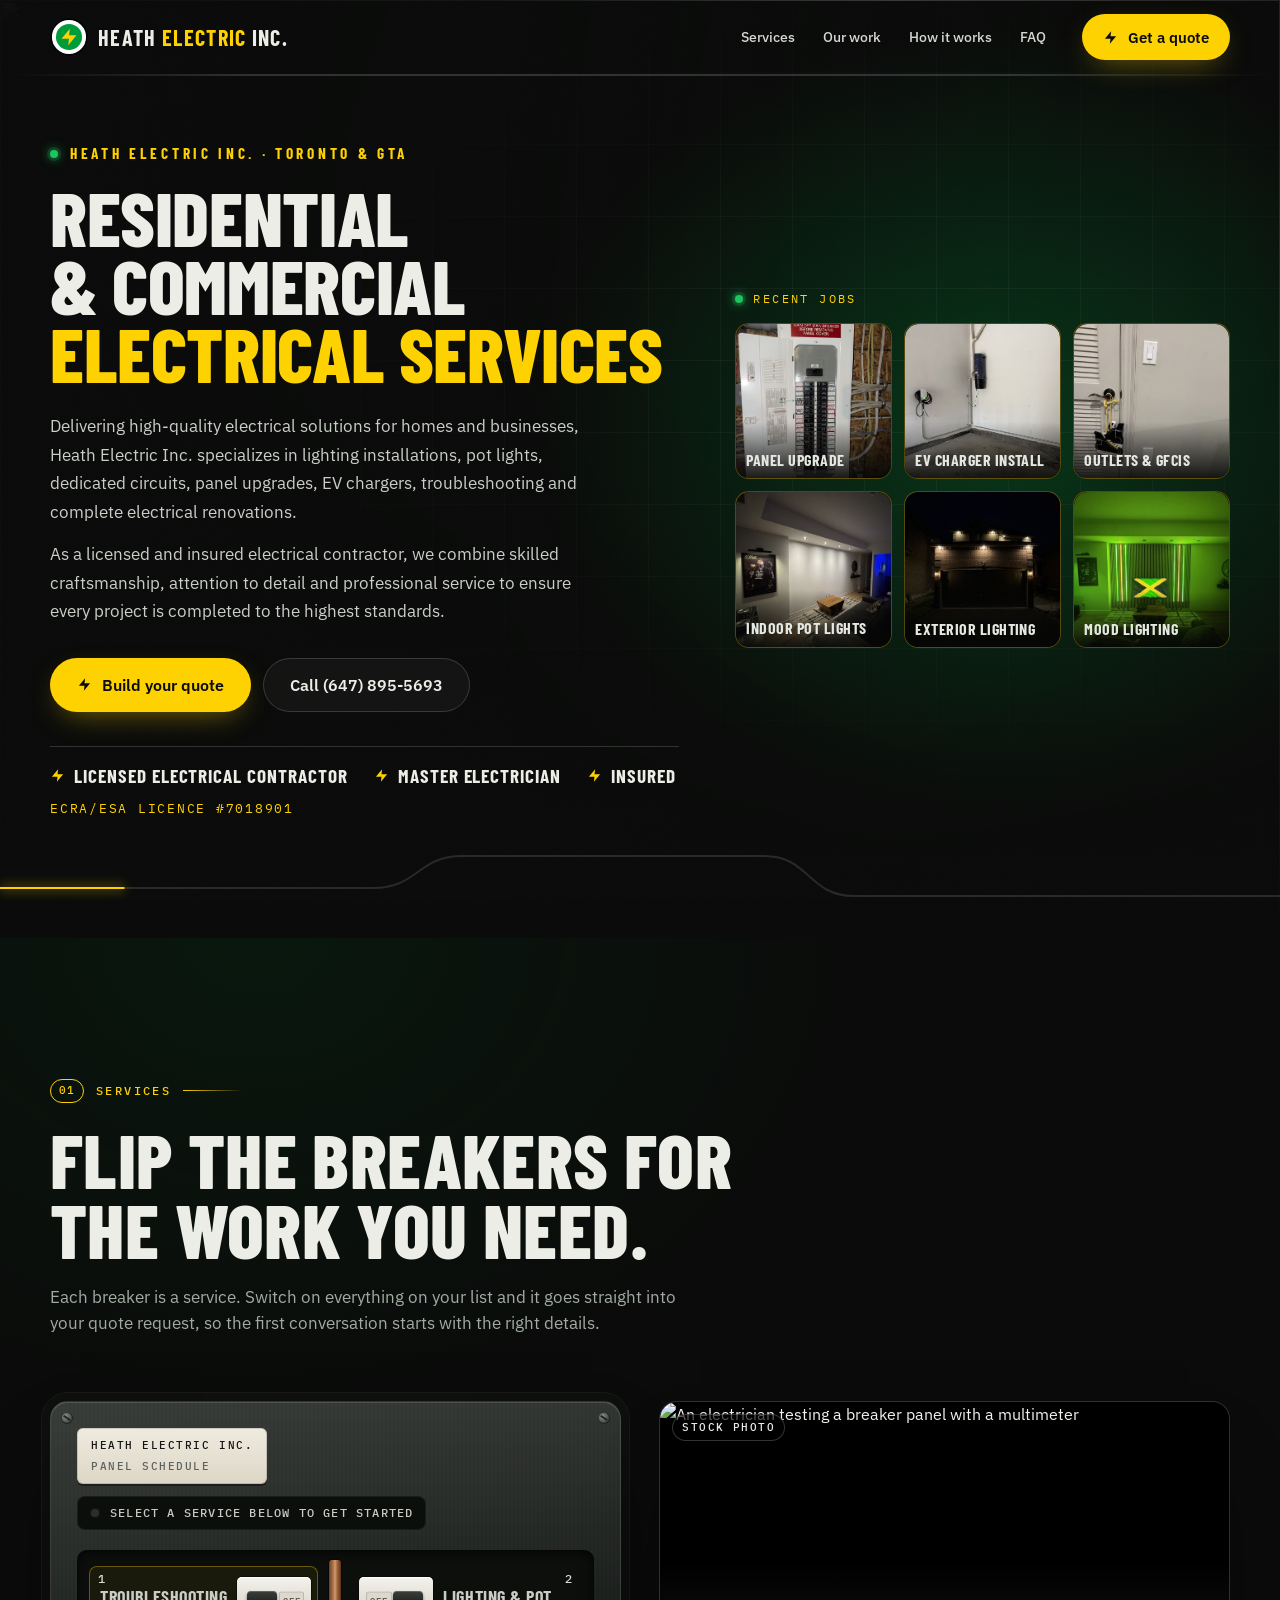
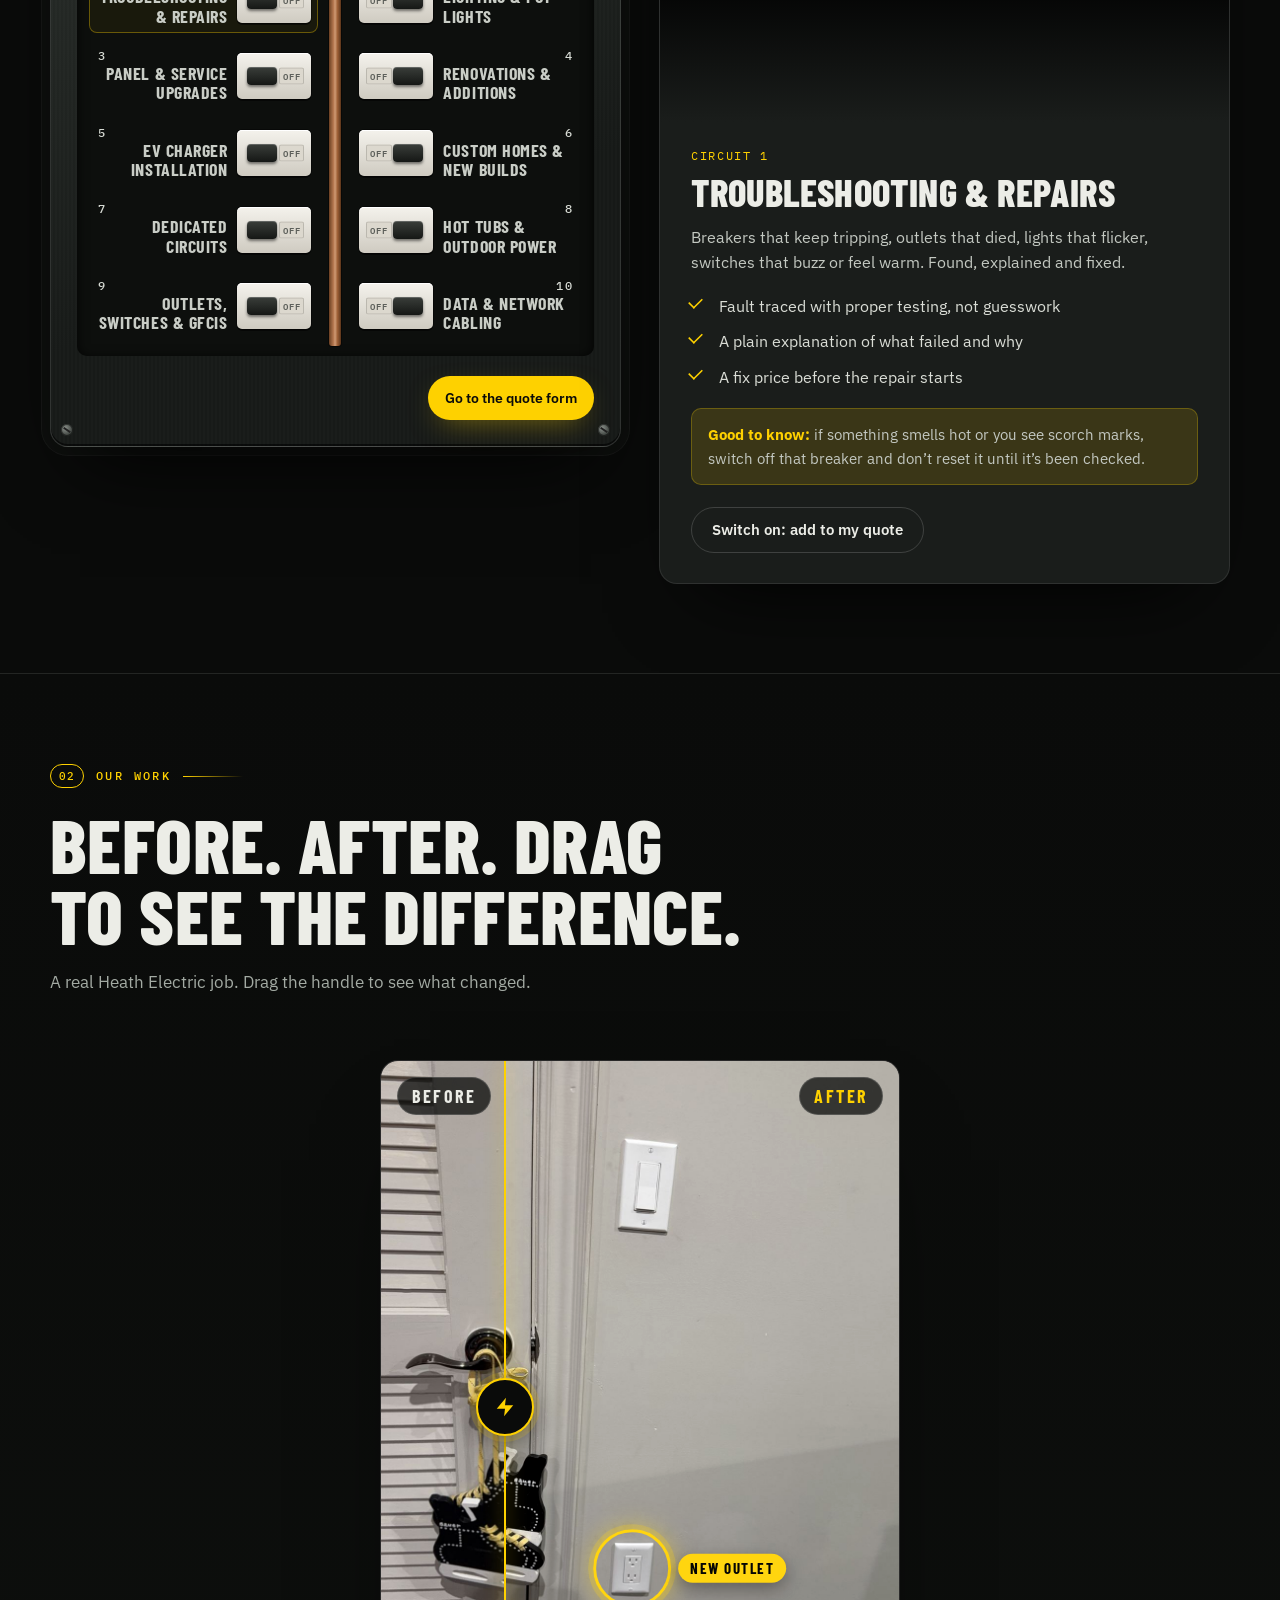
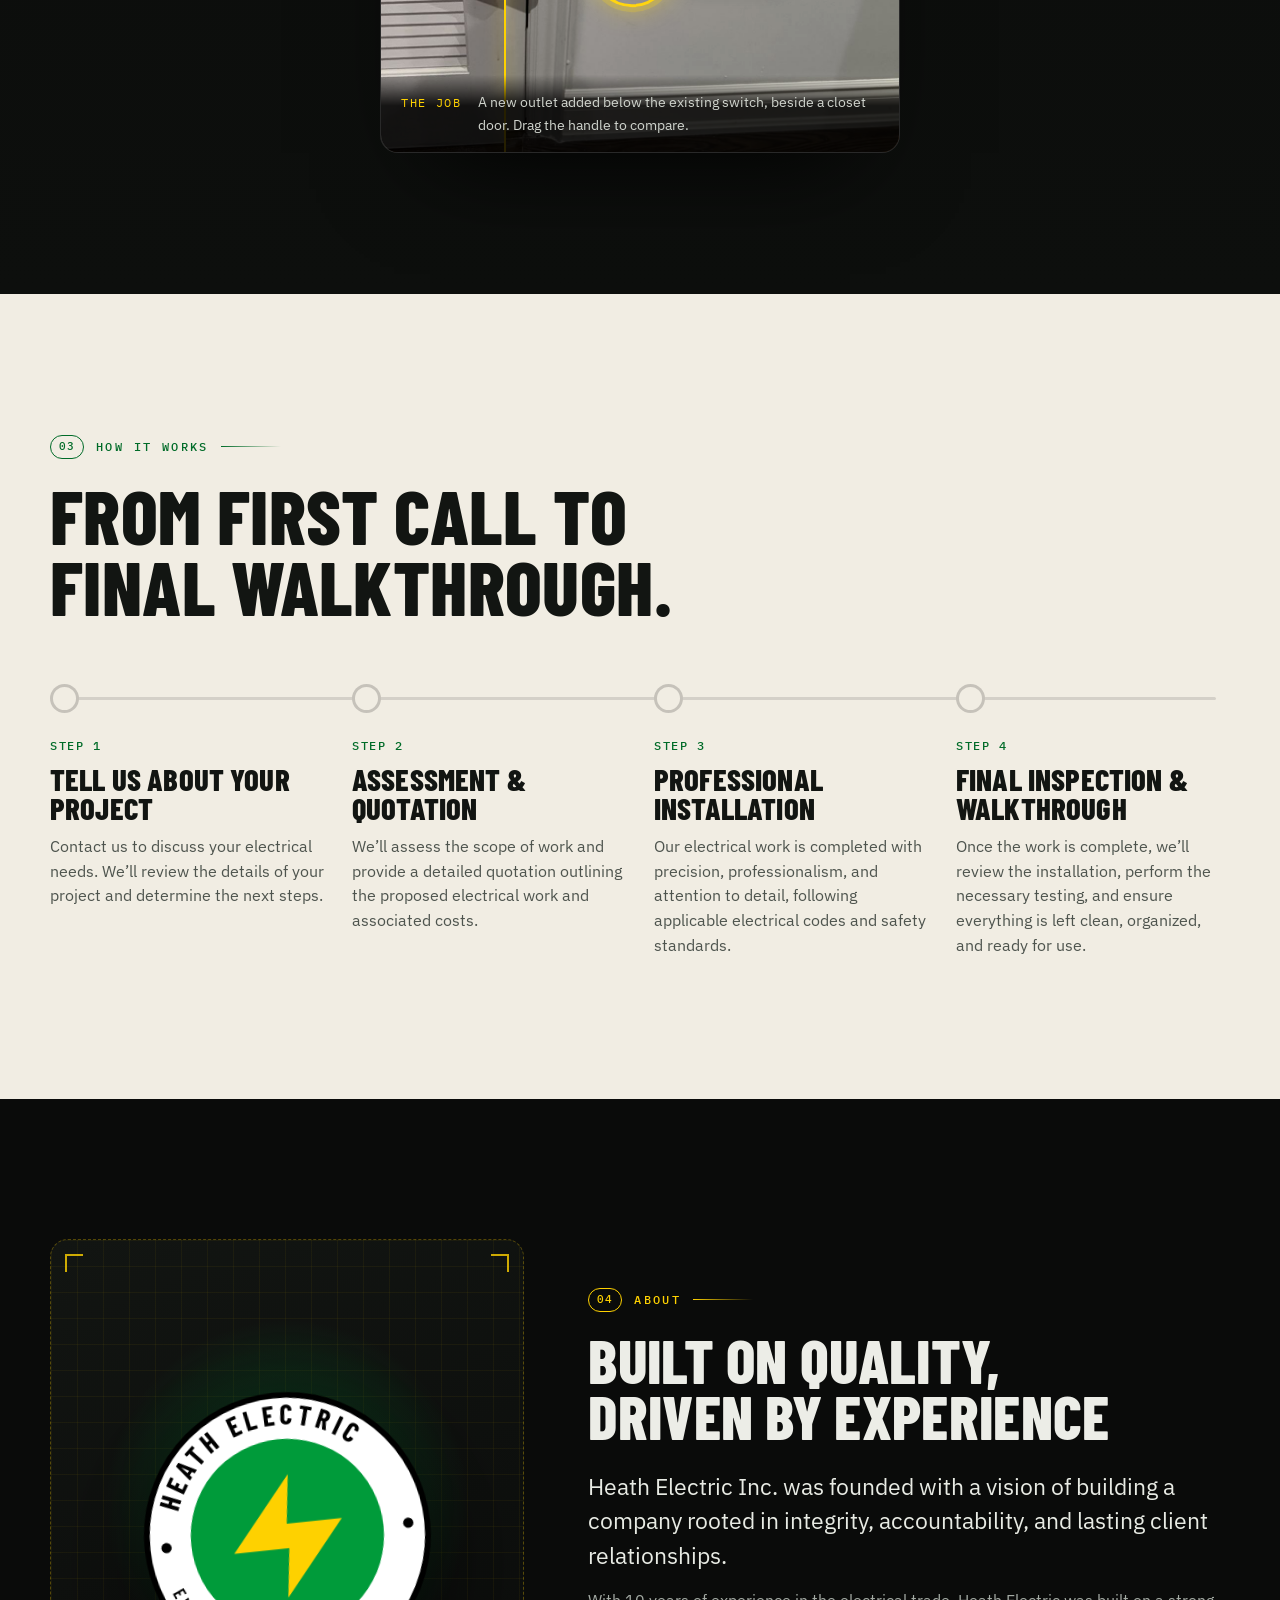
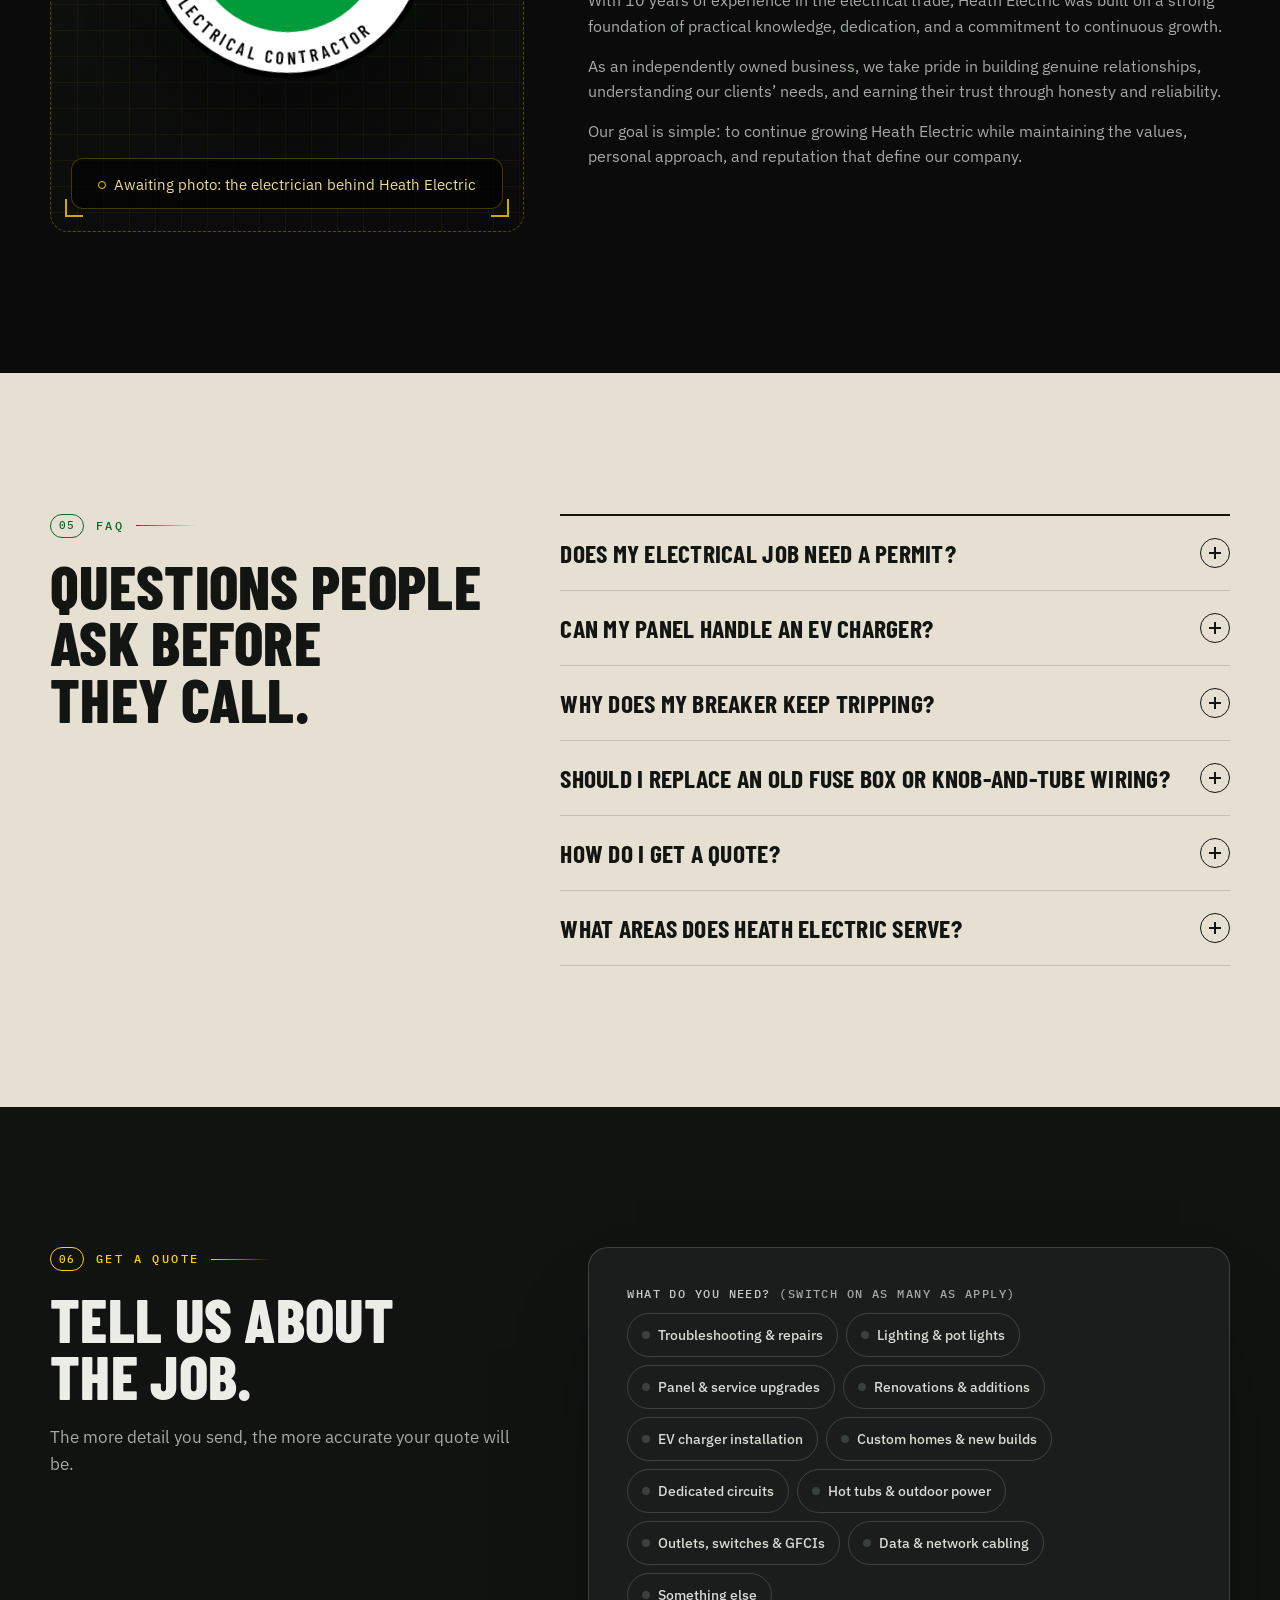
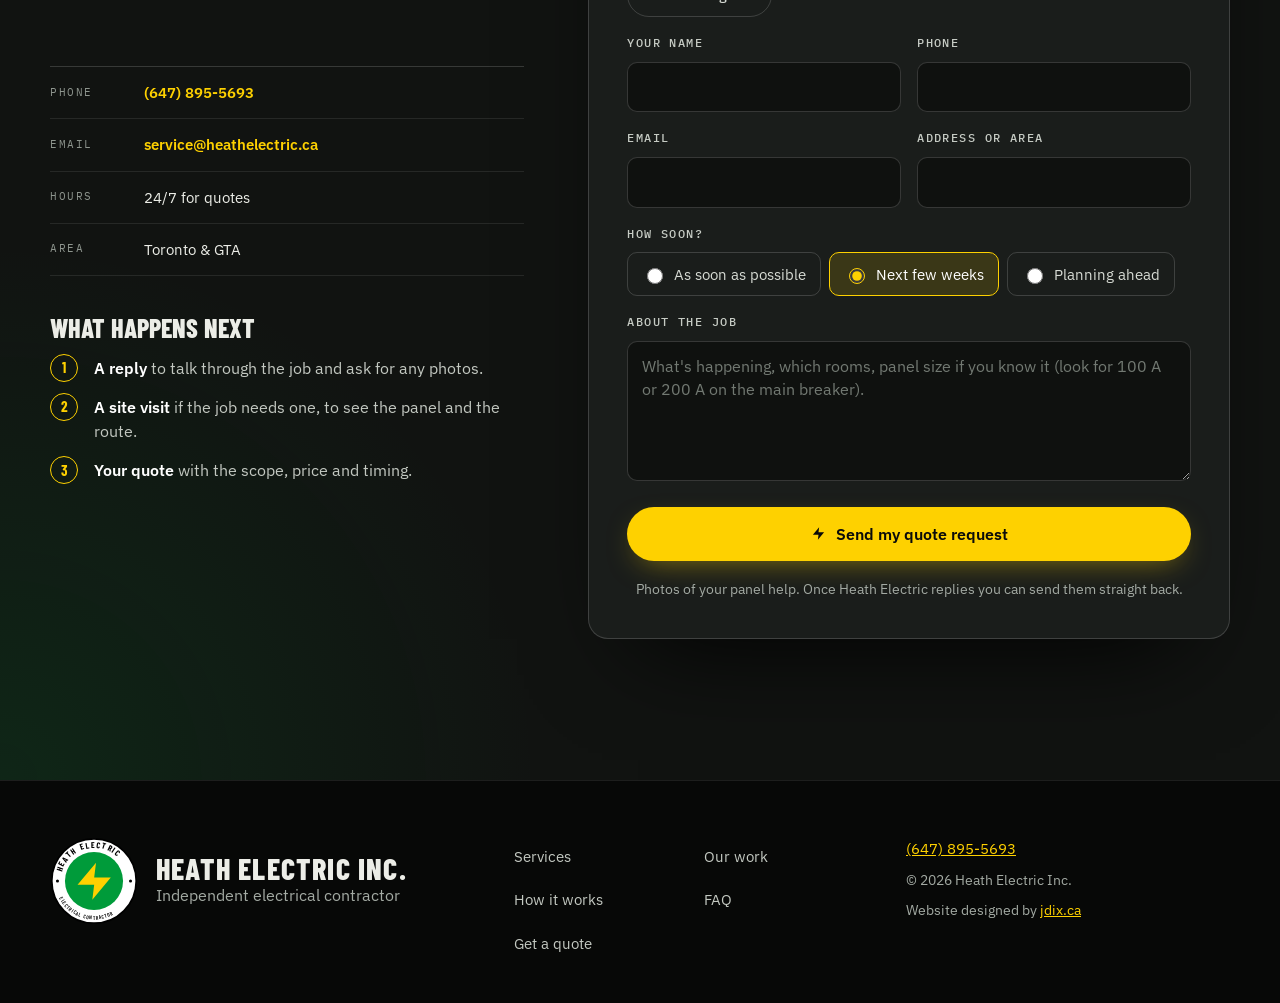
==== commit 7ca4446e: "About: Julian's new bio, credentials rows removed Co-Authored-By: Claude Opus 5.5 <noreply@anthropic" ====
--- a/index.html
+++ b/index.html
@@ -25,7 +25,7 @@
 <link rel="preconnect" href="https://fonts.gstatic.com" crossorigin>
 <link rel="preconnect" href="https://images.unsplash.com">
 <link rel="stylesheet" href="https://fonts.googleapis.com/css2?family=Barlow+Condensed:wght@600;700;800&family=IBM+Plex+Mono:wght@400;500&family=IBM+Plex+Sans:wght@400;500;600&display=swap">
-<link rel="stylesheet" href="assets/css/site.css?v=11">
+<link rel="stylesheet" href="assets/css/site.css?v=12">
 <script type="application/ld+json">
 {
   "@context": "https://schema.org",
@@ -291,14 +291,10 @@
     <div class="about-copy">
       <p class="eyebrow"><span>04</span> About</p>
       <h2 id="about-h">Built on quality, driven by experience</h2>
-      <p class="big">At Heath Electric Inc., we believe the difference is in the details.</p>
-      <p>Our approach is straightforward: understand the project, communicate clearly, and deliver results that reflect the care put into every stage of the process.</p>
-      <p>We value long-term relationships, accountability, and earning the trust of every client we work with.</p>
-      <dl class="creds">
-        <div><dt>Licence</dt><dd><span class="await" data-fill="licence">Awaiting: licence number</span></dd></div>
-        <div><dt>Insurance</dt><dd><span class="await" data-fill="insurance">Awaiting: insurance details</span></dd></div>
-        <div><dt>Service area</dt><dd><span class="await" data-fill="area">Awaiting: service area</span></dd></div>
-      </dl>
+      <p class="big">Heath Electric Inc. was founded with a vision of building a company rooted in integrity, accountability, and lasting client relationships.</p>
+      <p>With 10 years of experience in the electrical trade, Heath Electric was built on a strong foundation of practical knowledge, dedication, and a commitment to continuous growth.</p>
+      <p>As an independently owned business, we take pride in building genuine relationships, understanding our clients’ needs, and earning their trust through honesty and reliability.</p>
+      <p>Our goal is simple: to continue growing Heath Electric while maintaining the values, personal approach, and reputation that define our company.</p>
     </div>
   </div>
 </section>
--- a/assets/css/site.css
+++ b/assets/css/site.css
@@ -550,3 +550,6 @@
 
 .brand-word{white-space:nowrap}
 @media (max-width:680px){.brand-word{font-size:17px;letter-spacing:.03em}}
+
+/* revision 8: Julian's four-paragraph bio, spaced */
+.about-copy p:not(.big):not(.eyebrow){margin:0 0 14px}
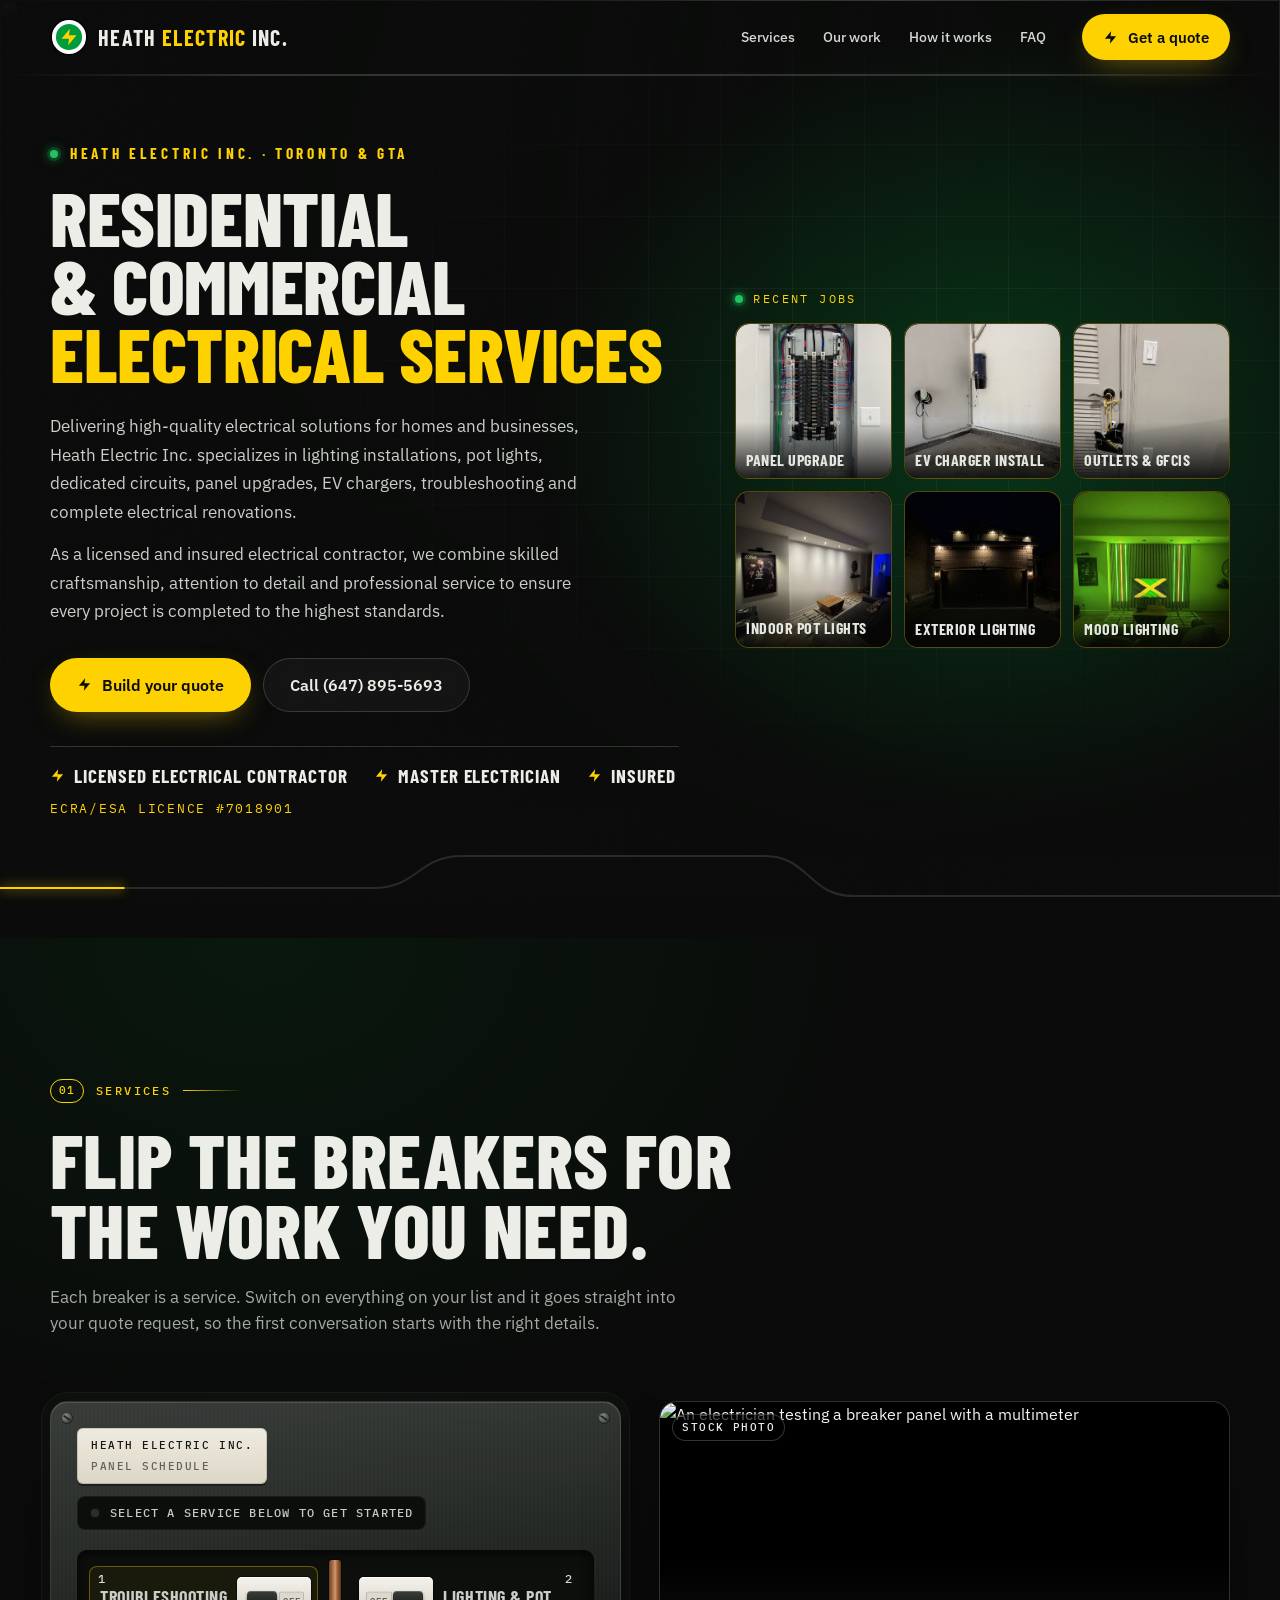
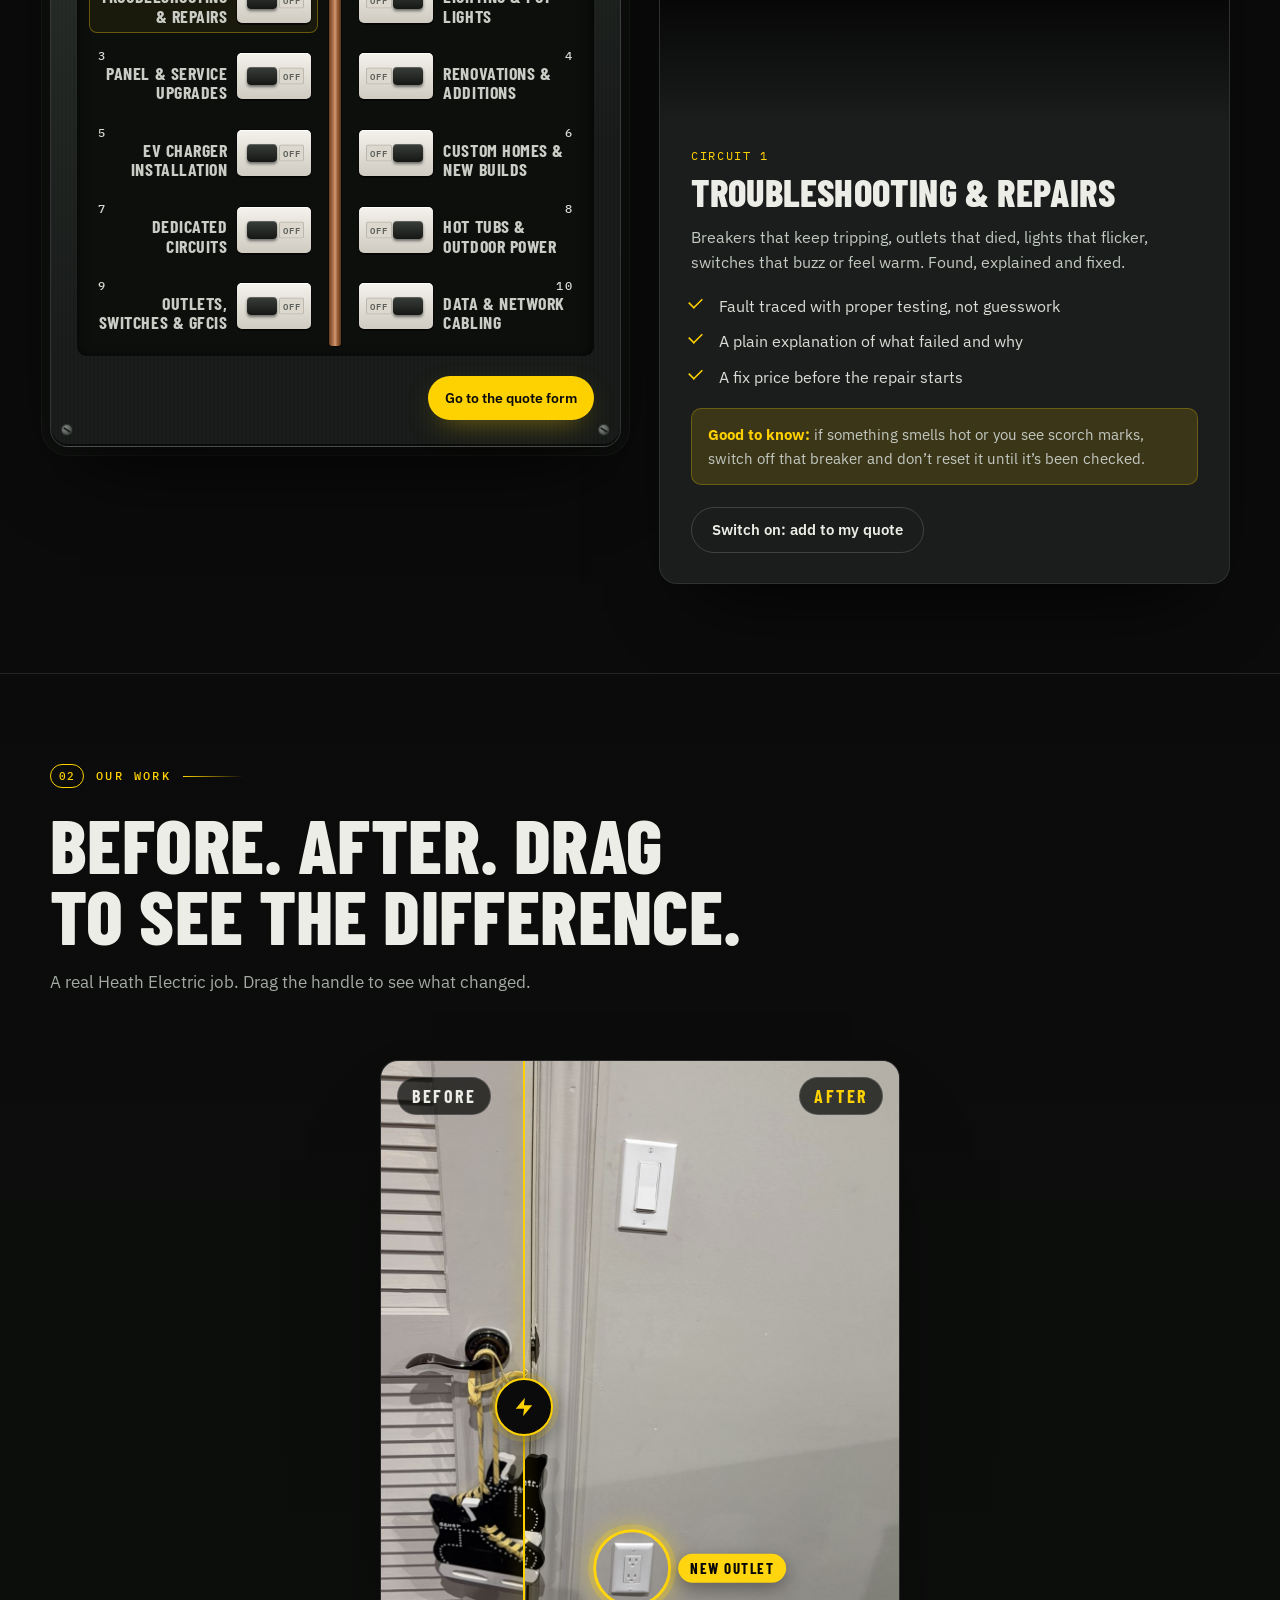
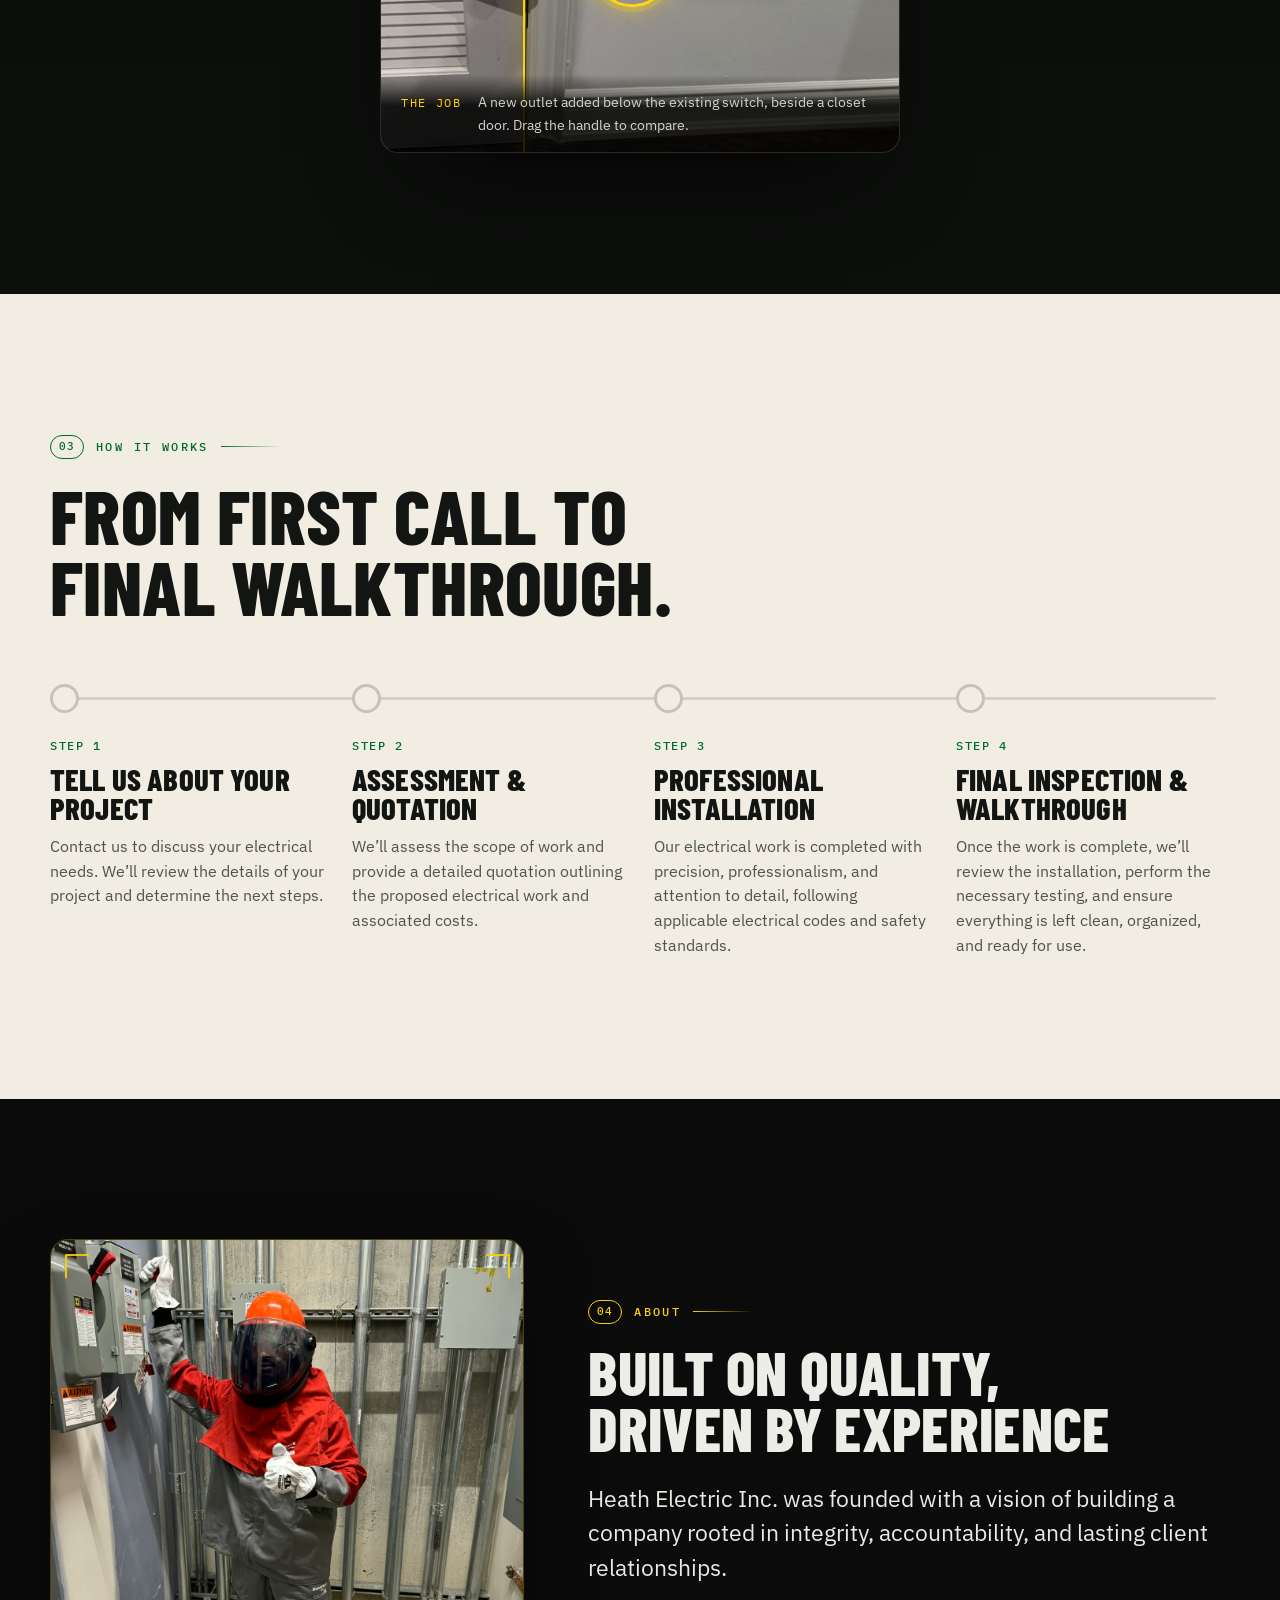
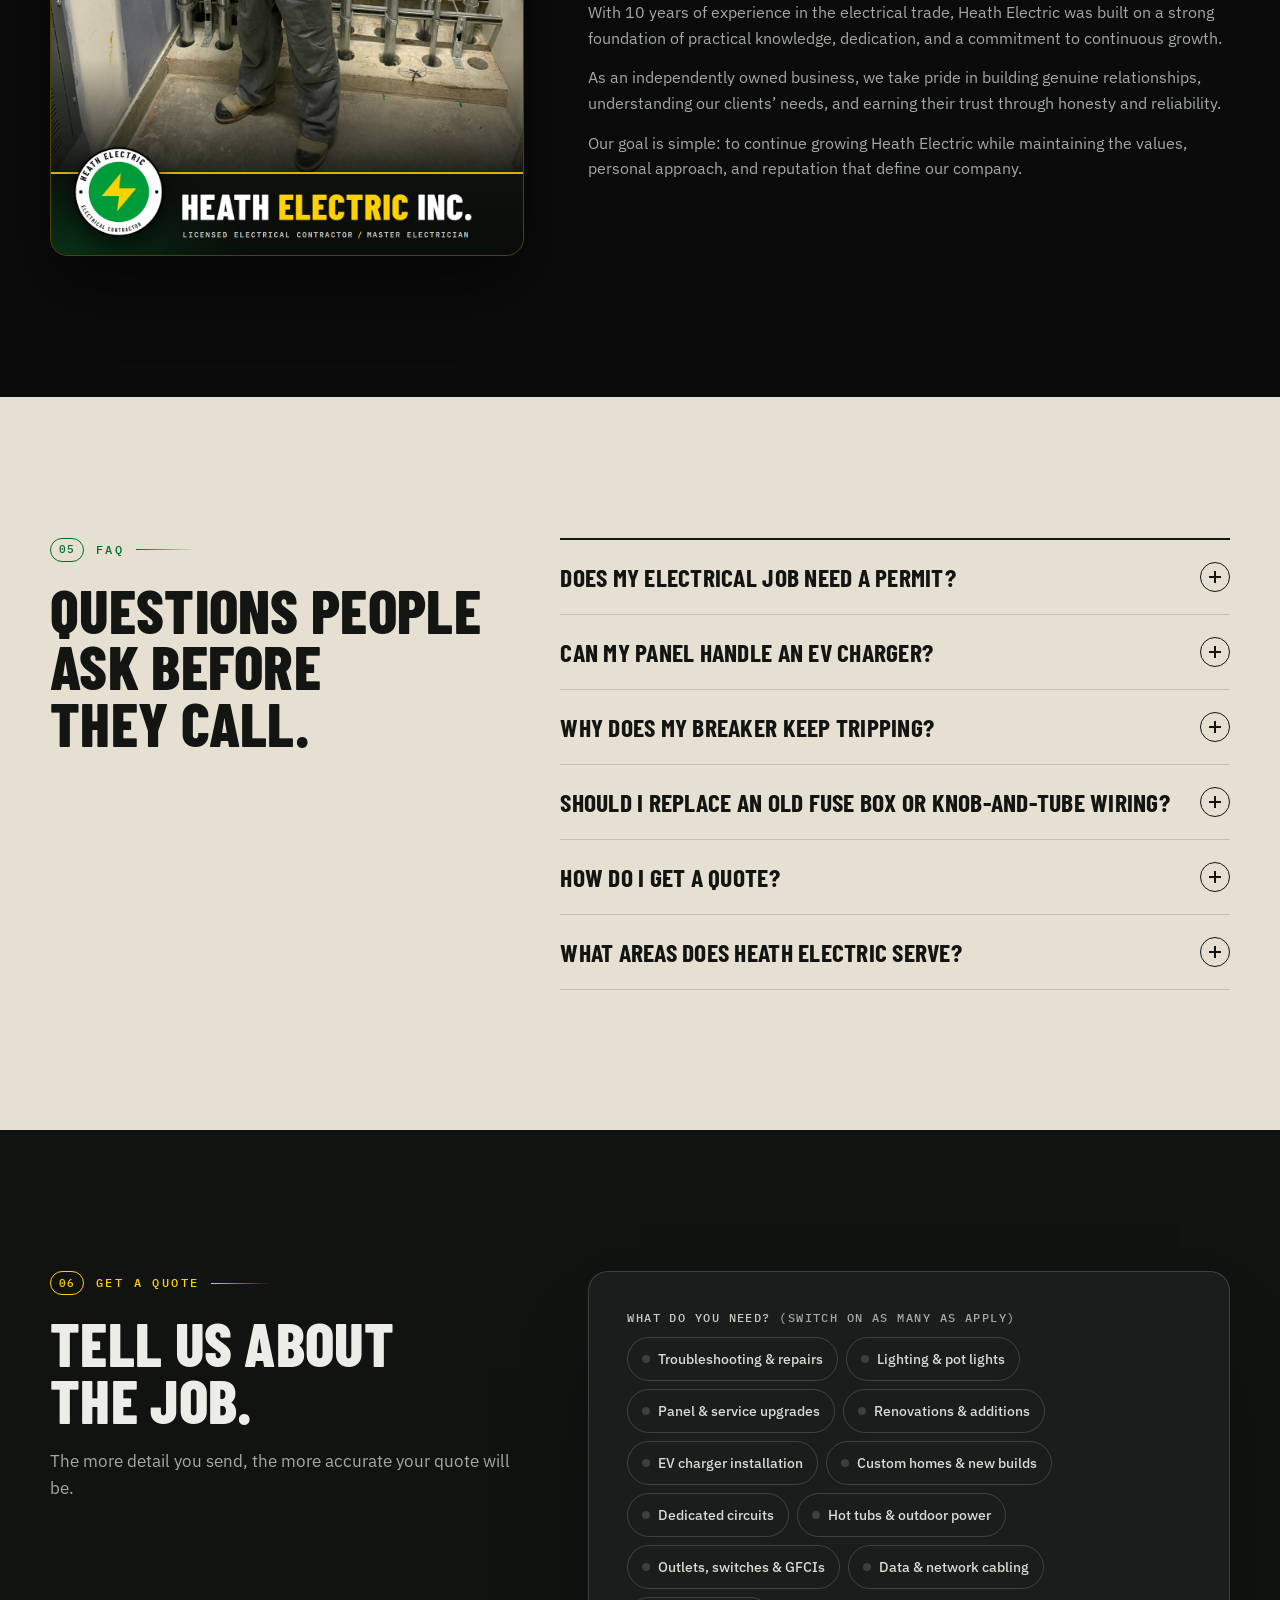
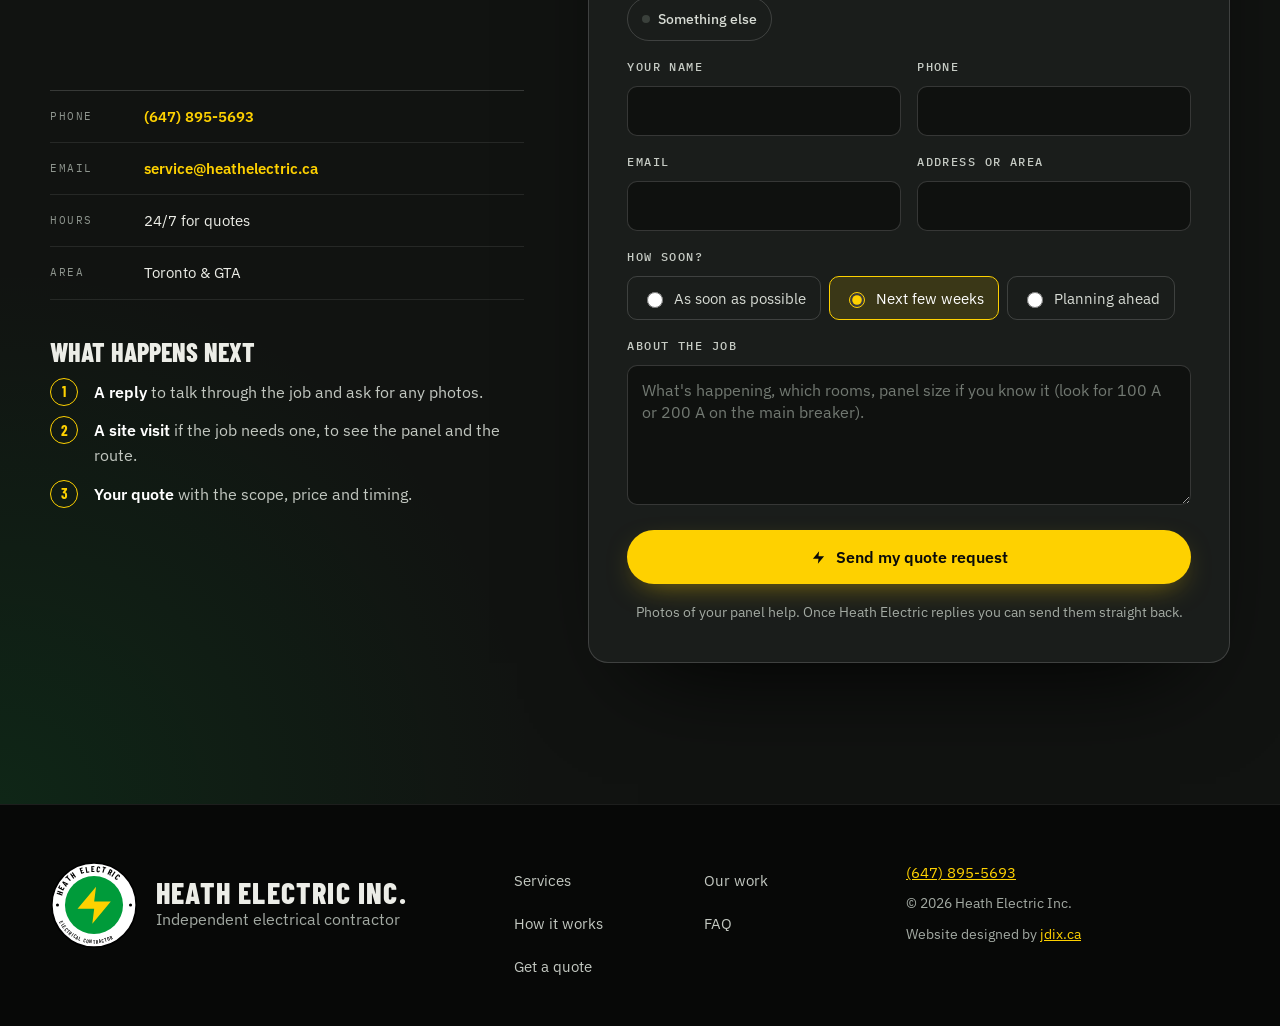
==== commit 634c247a: "About: Julian's branded arc-flash portrait; straightened new panel photo Co-Authored-By: Claude Opus" ====
--- a/index.html
+++ b/index.html
@@ -25,7 +25,7 @@
 <link rel="preconnect" href="https://fonts.gstatic.com" crossorigin>
 <link rel="preconnect" href="https://images.unsplash.com">
 <link rel="stylesheet" href="https://fonts.googleapis.com/css2?family=Barlow+Condensed:wght@600;700;800&family=IBM+Plex+Mono:wght@400;500&family=IBM+Plex+Sans:wght@400;500;600&display=swap">
-<link rel="stylesheet" href="assets/css/site.css?v=12">
+<link rel="stylesheet" href="assets/css/site.css?v=13">
 <script type="application/ld+json">
 {
   "@context": "https://schema.org",
@@ -139,7 +139,7 @@
     <div class="hero-jobs">
       <p class="jobs-k mono"><span class="led" aria-hidden="true"></span>Recent jobs</p>
       <ul class="frames hero-frames" aria-label="Recent jobs">
-        <li class="frame has-photo"><button type="button" class="job-open" data-full="assets/img/job-panel-upgrade.jpg" aria-label="View larger: Panel upgrade"><img src="assets/img/job-panel-upgrade.jpg" alt="A new 200 A Eaton panel with every circuit labelled" width="750" height="1000" decoding="async"></button><p class="f-label">Panel upgrade</p></li>
+        <li class="frame has-photo"><button type="button" class="job-open" data-full="assets/img/job-panel-upgrade.jpg?v=2" aria-label="View larger: Panel upgrade"><img src="assets/img/job-panel-upgrade.jpg?v=2" alt="A new Siemens panel with every circuit neatly wired and numbered" width="750" height="1000" decoding="async"></button><p class="f-label">Panel upgrade</p></li>
         <li class="frame has-photo"><button type="button" class="job-open" data-full="assets/img/job-ev-charger.jpg" aria-label="View larger: EV charger install"><img src="assets/img/job-ev-charger.jpg" style="object-position:8% 50%" alt="A Tesla wall charger in a garage, fed by conduit run neatly along the wall" width="1000" height="750" decoding="async"></button><p class="f-label">EV charger install</p></li>
         <li class="frame has-photo"><button type="button" class="job-open" data-full="assets/img/job-outlets.jpg" aria-label="View larger: Outlets and GFCIs"><img src="assets/img/job-outlets.jpg" alt="A new outlet installed below a light switch beside a closet door" width="750" height="1000" decoding="async"></button><p class="f-label">Outlets &amp; GFCIs</p></li>
         <li class="frame has-photo"><button type="button" class="job-open" data-full="assets/img/job-pot-lights.jpg" aria-label="View larger: Indoor pot lights"><img src="assets/img/job-pot-lights.jpg" alt="A row of pot lights washing a living room wall" width="750" height="1000" decoding="async"></button><p class="f-label">Indoor pot lights</p></li>
@@ -283,11 +283,9 @@
 <!-- ABOUT -->
 <section class="sec about" id="about" aria-labelledby="about-h">
   <div class="wrap about-in">
-    <div class="about-photo">
-      <span class="f-corners" aria-hidden="true"></span>
-      <svg class="about-badge" aria-hidden="true"><use href="#badge"></use></svg>
-      <p class="about-await"><span class="await">Awaiting photo: the electrician behind Heath Electric</span></p>
-    </div>
+    <figure class="about-photo has-img">
+      <img src="assets/img/about-heath-electric.jpg" alt="The Heath Electric electrician in a full arc-flash suit, hood and gloves beside a locked-out disconnect switch, above a Heath Electric Inc. nameplate" width="1200" height="1560" loading="lazy" decoding="async">
+    </figure>
     <div class="about-copy">
       <p class="eyebrow"><span>04</span> About</p>
       <h2 id="about-h">Built on quality, driven by experience</h2>
--- a/assets/css/site.css
+++ b/assets/css/site.css
@@ -553,3 +553,8 @@
 
 /* revision 8: Julian's four-paragraph bio, spaced */
 .about-copy p:not(.big):not(.eyebrow){margin:0 0 14px}
+
+/* revision 9: Julian's branded portrait in About */
+.about-photo.has-img{display:block;margin:0;aspect-ratio:1200/1560;background:#0A0B0A;border:1px solid rgba(254,209,0,.28);box-shadow:0 30px 70px rgba(0,0,0,.45)}
+.about-photo.has-img img{display:block;width:100%;height:100%;object-fit:cover}
+@media (max-width:1080px){.about-photo.has-img{aspect-ratio:1200/1560;max-width:520px;width:100%;margin-inline:auto}}
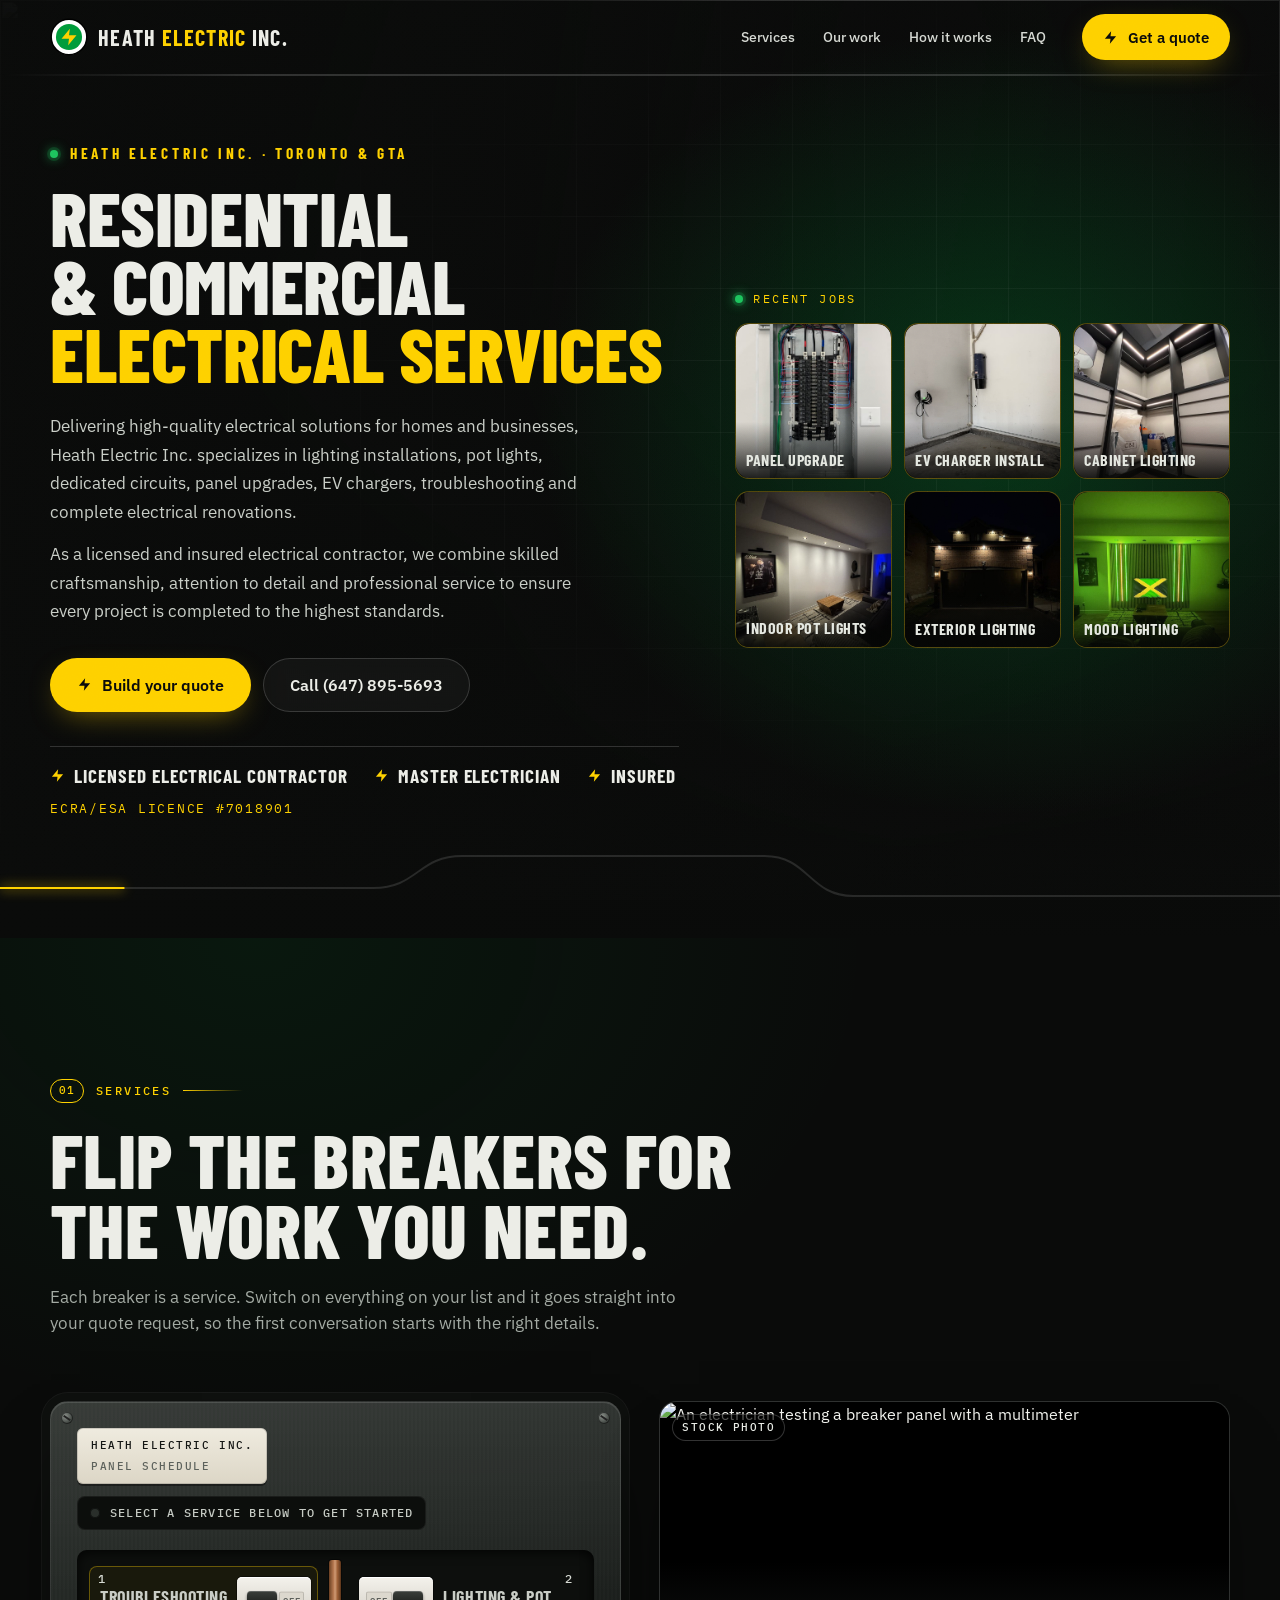
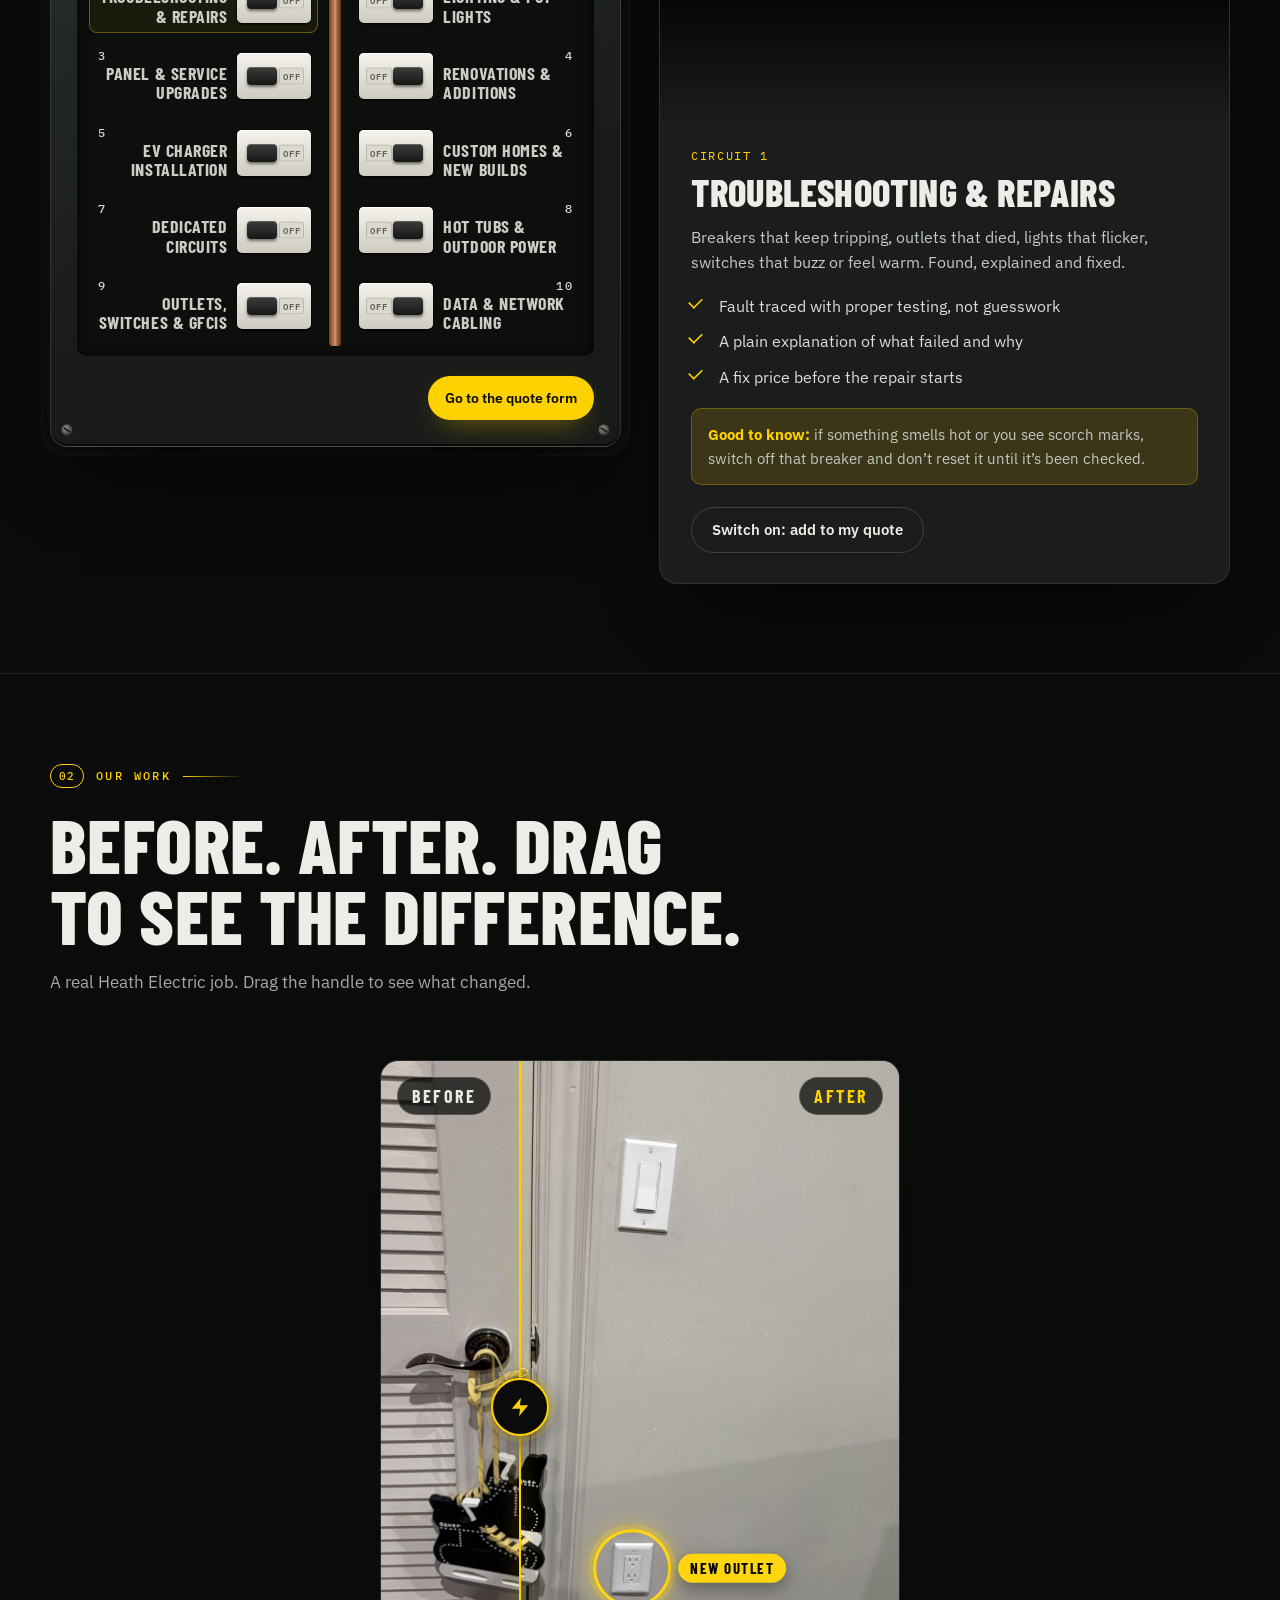
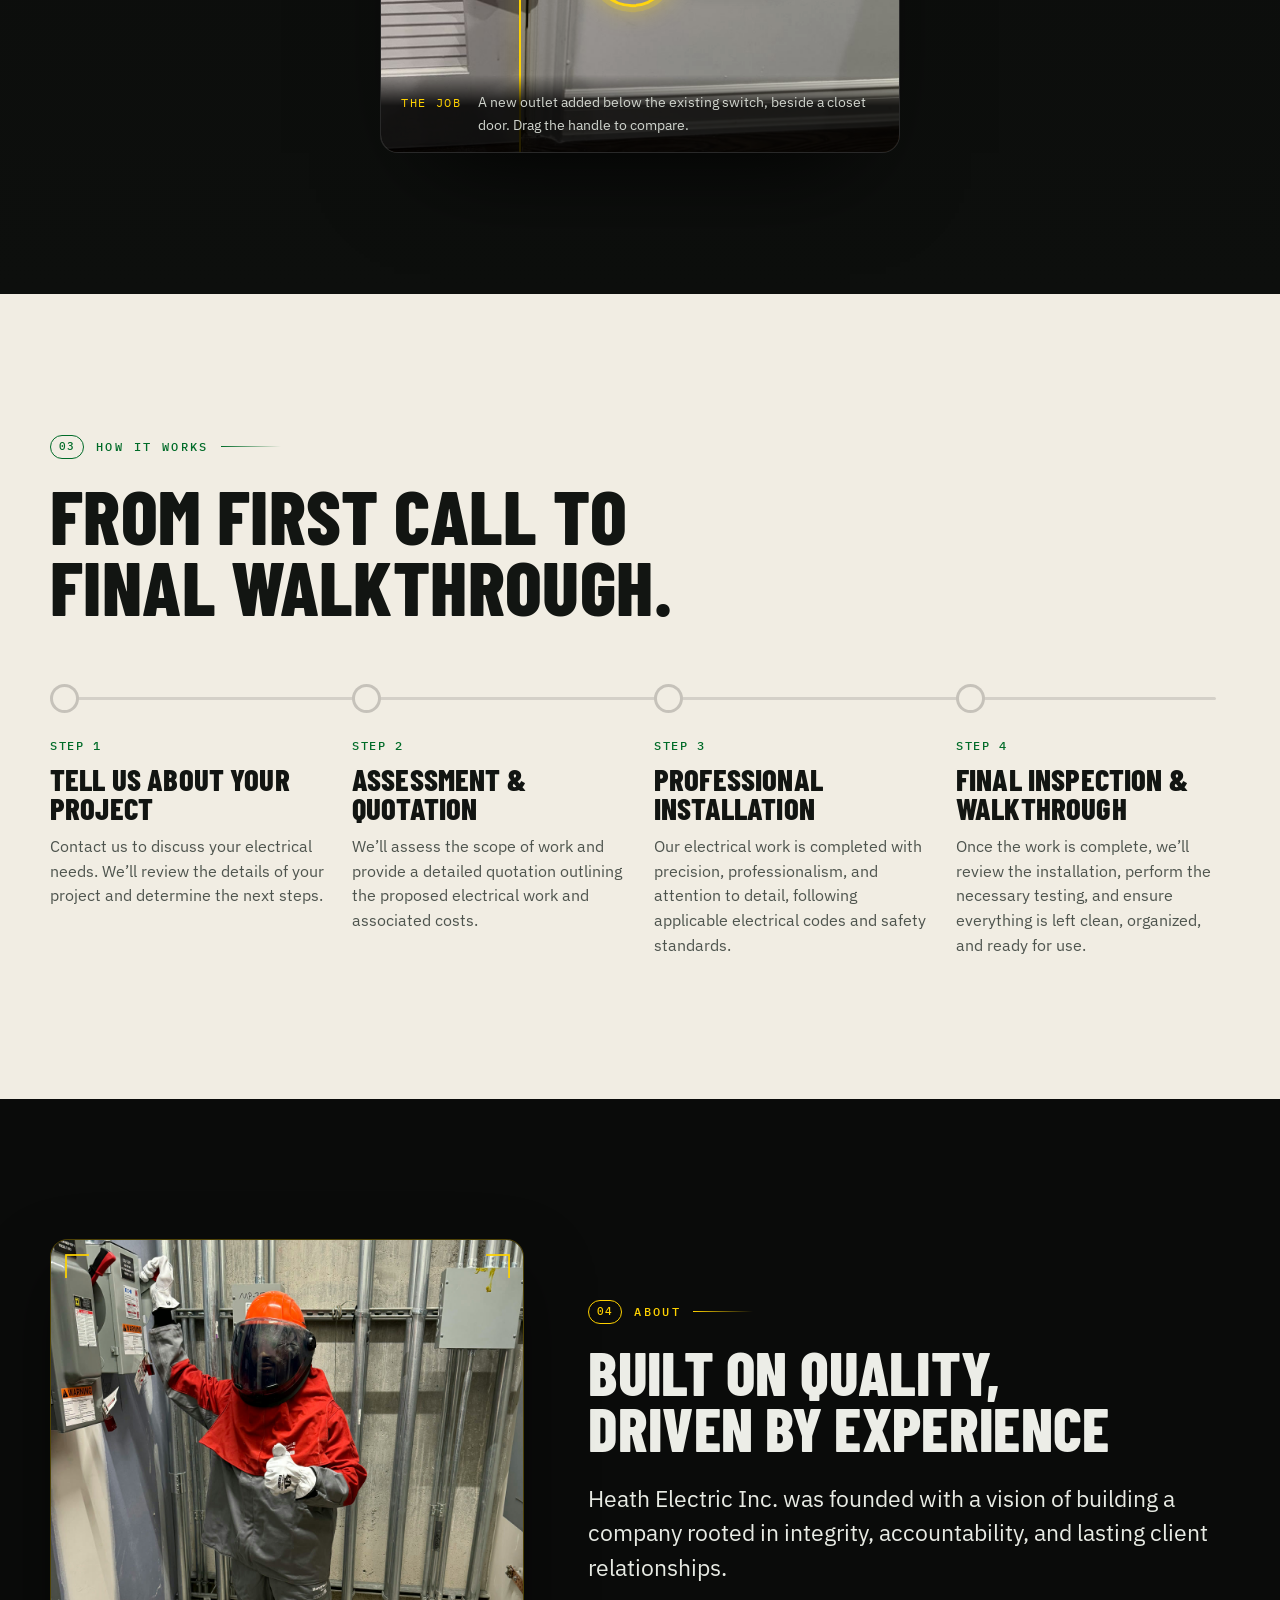
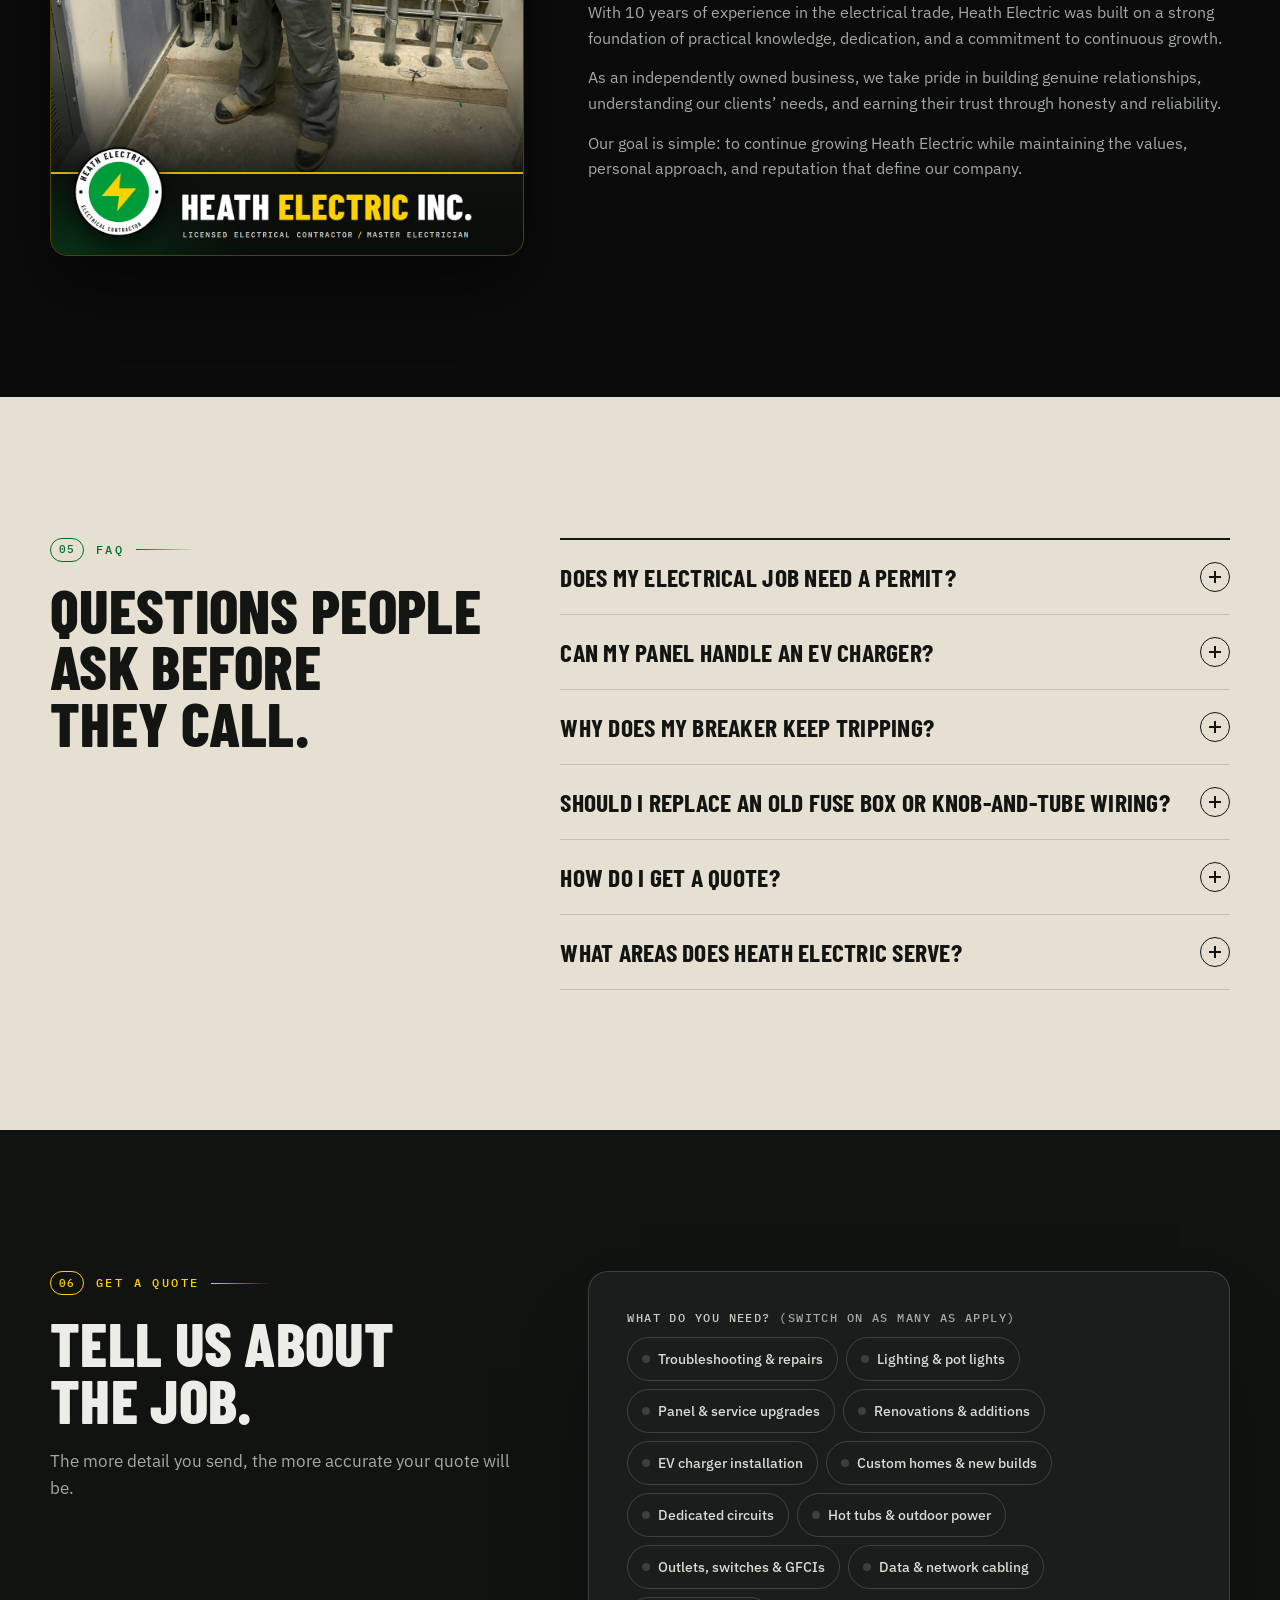
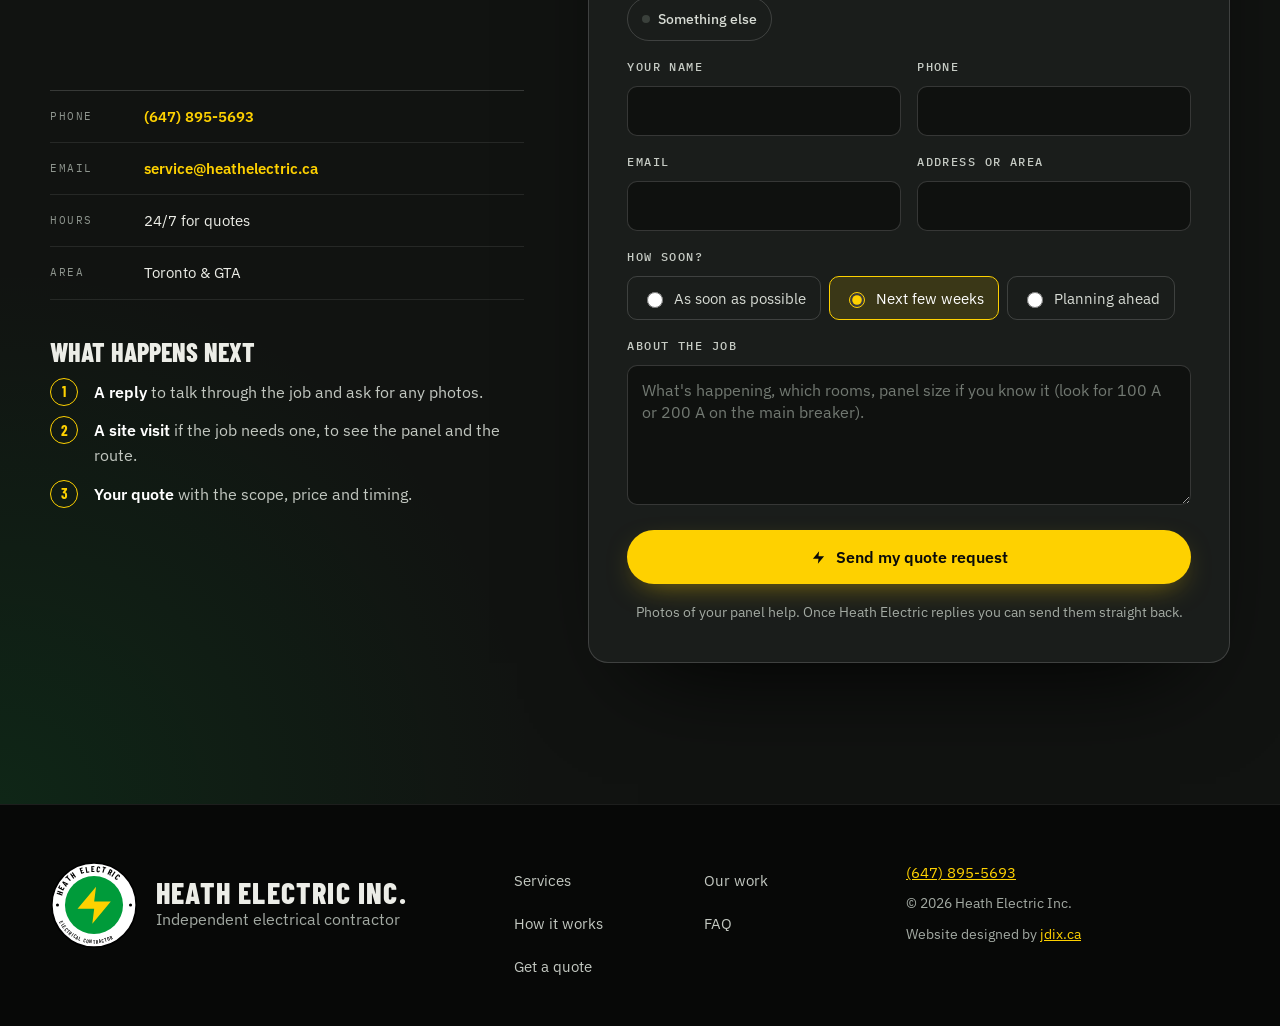
==== commit 2805917a: "Recent jobs: cabinet lighting replaces outlets tile Co-Authored-By: Claude Opus 5.5 <noreply@anthrop" ====
--- a/index.html
+++ b/index.html
@@ -141,7 +141,7 @@
       <ul class="frames hero-frames" aria-label="Recent jobs">
         <li class="frame has-photo"><button type="button" class="job-open" data-full="assets/img/job-panel-upgrade.jpg?v=2" aria-label="View larger: Panel upgrade"><img src="assets/img/job-panel-upgrade.jpg?v=2" alt="A new Siemens panel with every circuit neatly wired and numbered" width="750" height="1000" decoding="async"></button><p class="f-label">Panel upgrade</p></li>
         <li class="frame has-photo"><button type="button" class="job-open" data-full="assets/img/job-ev-charger.jpg" aria-label="View larger: EV charger install"><img src="assets/img/job-ev-charger.jpg" style="object-position:8% 50%" alt="A Tesla wall charger in a garage, fed by conduit run neatly along the wall" width="1000" height="750" decoding="async"></button><p class="f-label">EV charger install</p></li>
-        <li class="frame has-photo"><button type="button" class="job-open" data-full="assets/img/job-outlets.jpg" aria-label="View larger: Outlets and GFCIs"><img src="assets/img/job-outlets.jpg" alt="A new outlet installed below a light switch beside a closet door" width="750" height="1000" decoding="async"></button><p class="f-label">Outlets &amp; GFCIs</p></li>
+        <li class="frame has-photo"><button type="button" class="job-open" data-full="assets/img/job-cabinet-lighting.jpg" aria-label="View larger: Cabinet lighting"><img src="assets/img/job-cabinet-lighting.jpg" alt="Built-in closet cabinets with LED strip lighting under every shelf" width="750" height="1000" decoding="async"></button><p class="f-label">Cabinet lighting</p></li>
         <li class="frame has-photo"><button type="button" class="job-open" data-full="assets/img/job-pot-lights.jpg" aria-label="View larger: Indoor pot lights"><img src="assets/img/job-pot-lights.jpg" alt="A row of pot lights washing a living room wall" width="750" height="1000" decoding="async"></button><p class="f-label">Indoor pot lights</p></li>
         <li class="frame has-photo"><button type="button" class="job-open" data-full="assets/img/job-exterior-lights.jpg" aria-label="View larger: Exterior lighting"><img src="assets/img/job-exterior-lights.jpg" alt="A brick house at night lit by soffit pot lights and lanterns beside the garage" width="750" height="1000" decoding="async"></button><p class="f-label">Exterior lighting</p></li>
         <li class="frame has-photo"><button type="button" class="job-open" data-full="assets/img/job-mood-lights.jpg" aria-label="View larger: Mood lighting"><img src="assets/img/job-mood-lights.jpg" alt="A slat feature wall with green and gold LED strip lighting around a TV" width="750" height="1000" decoding="async"></button><p class="f-label">Mood lighting</p></li>
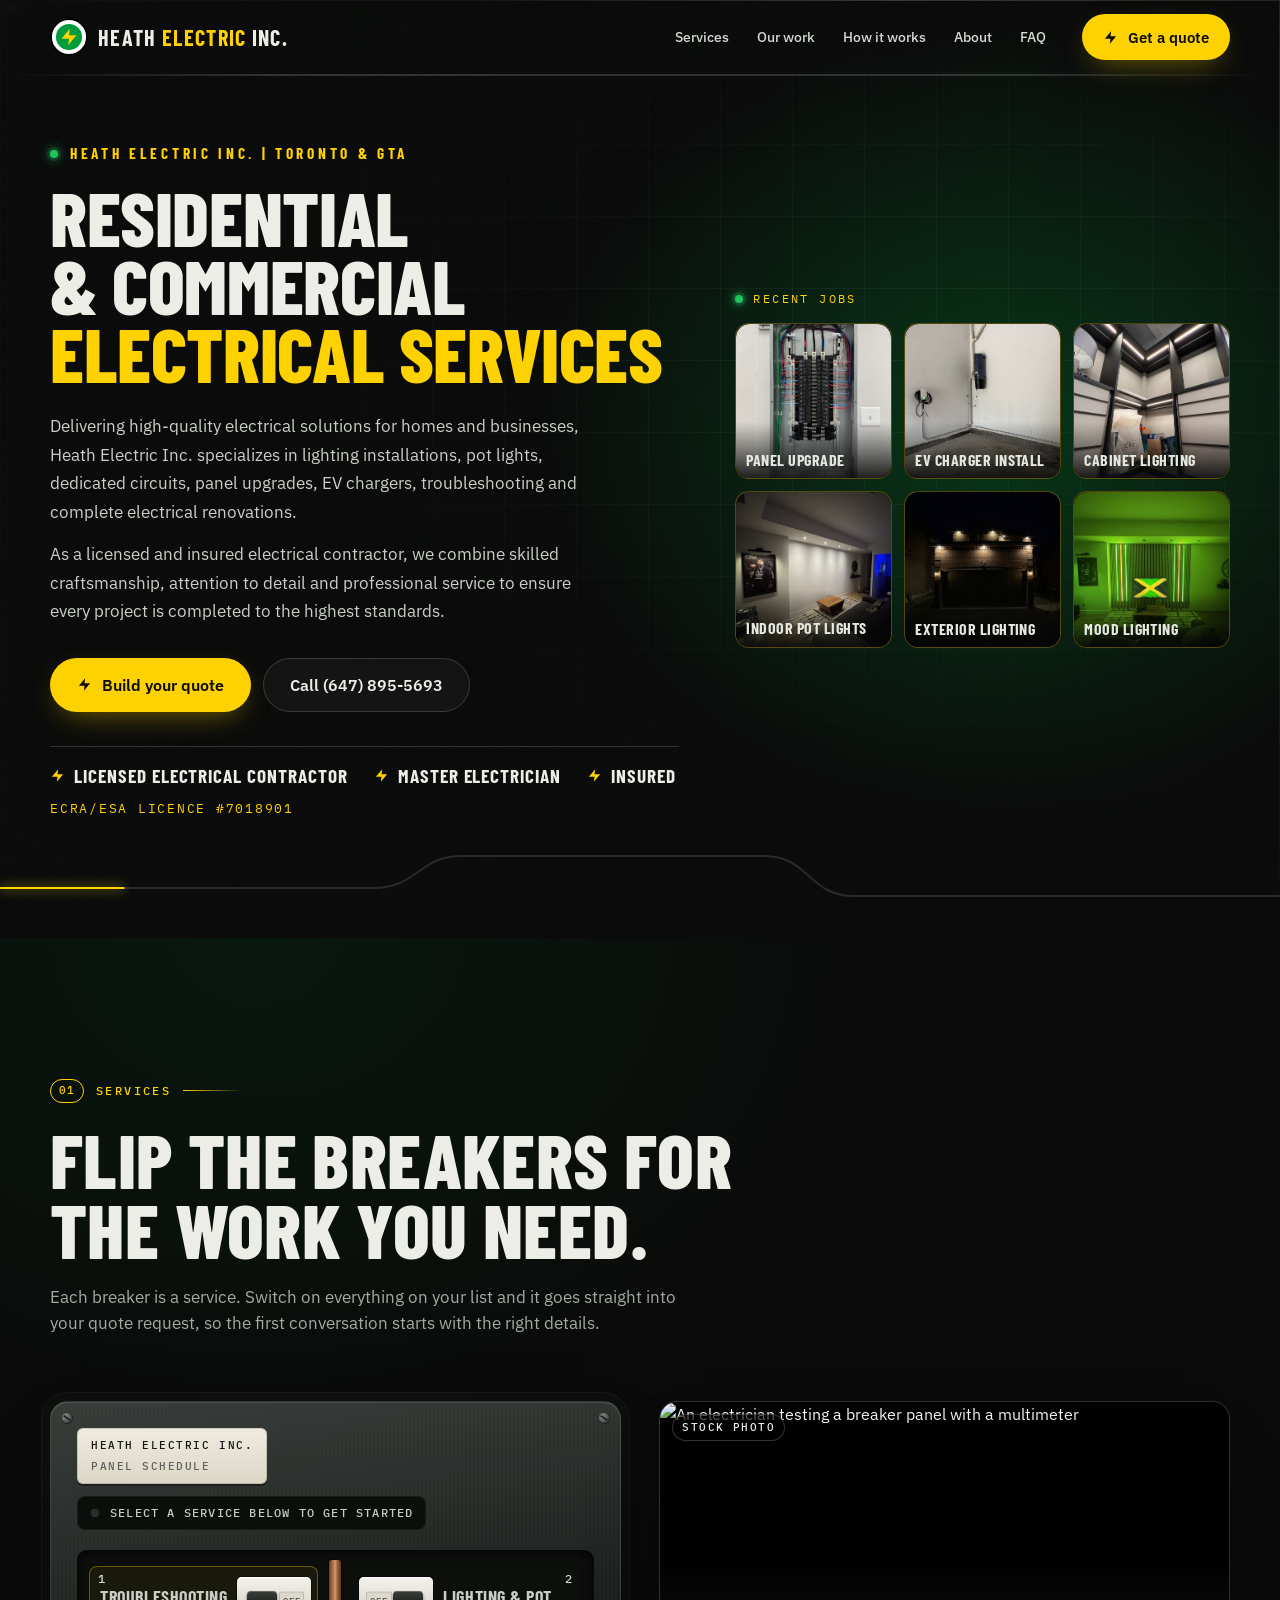
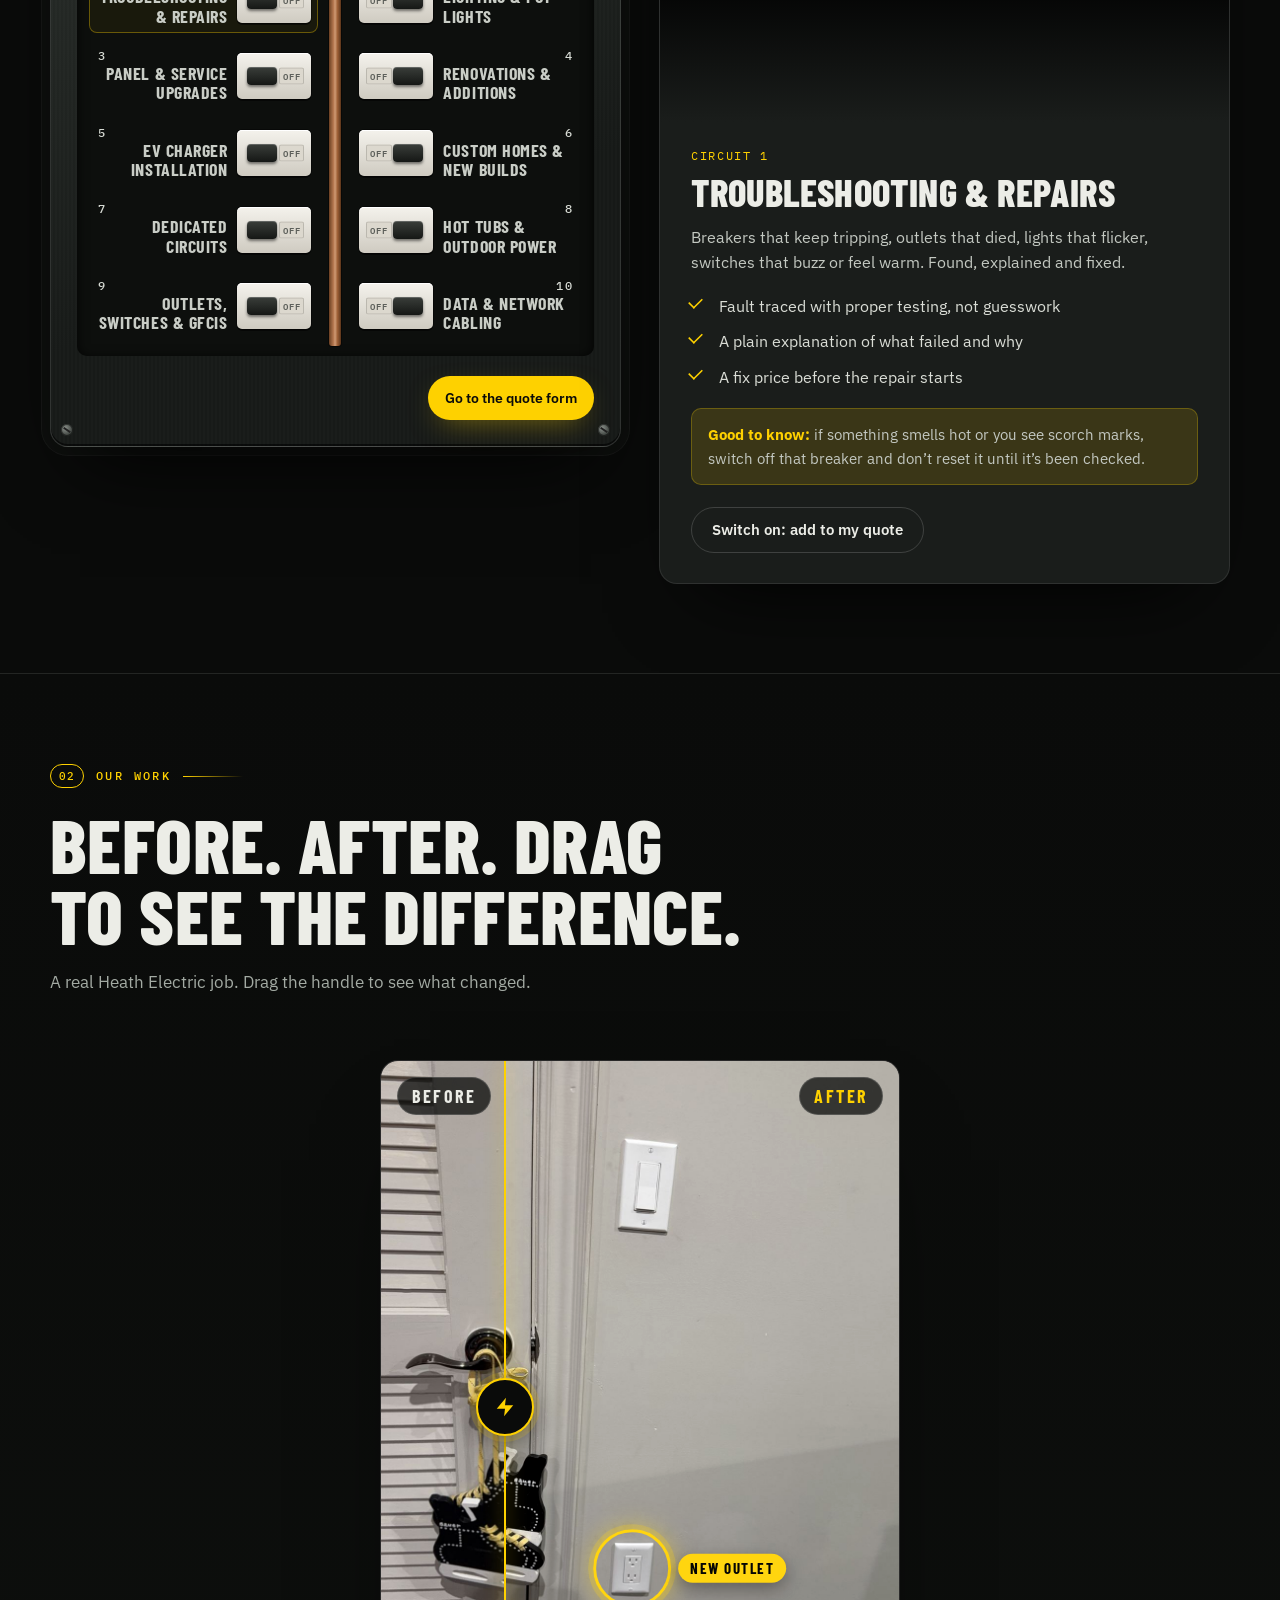
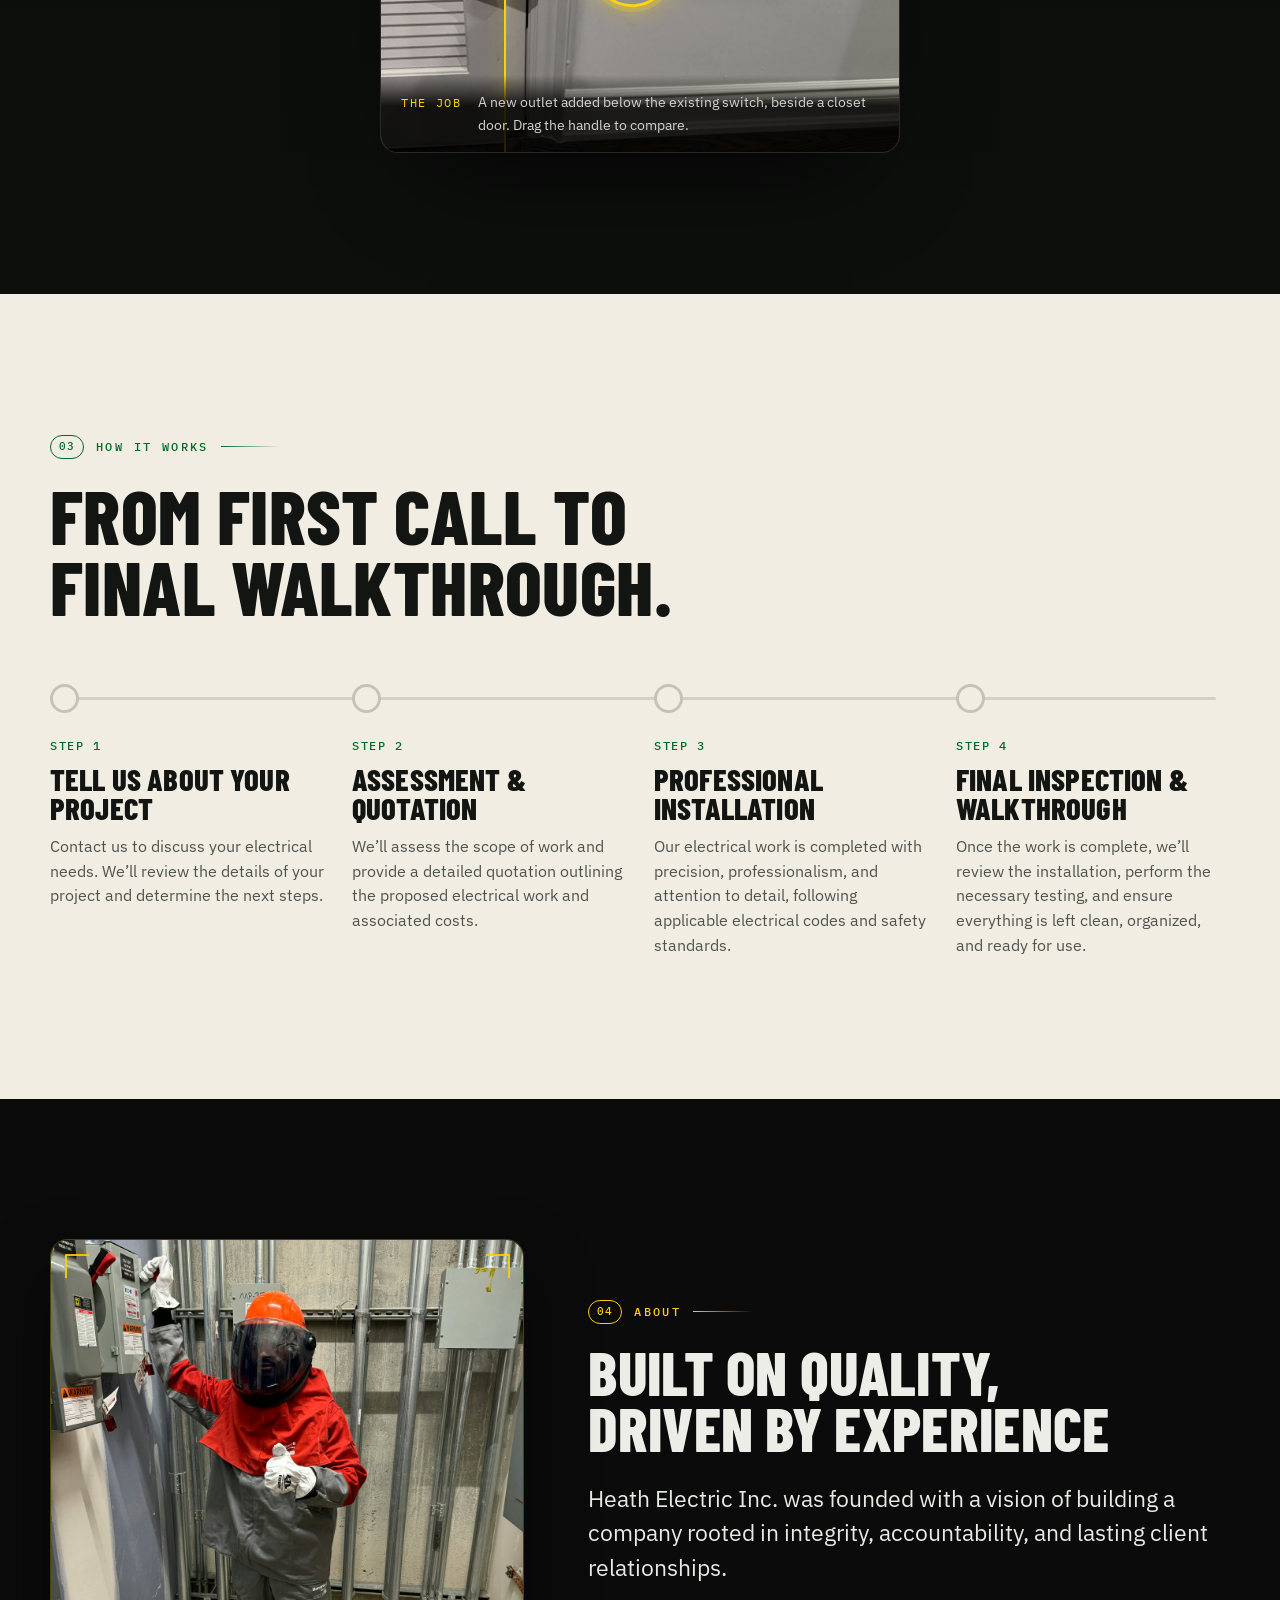
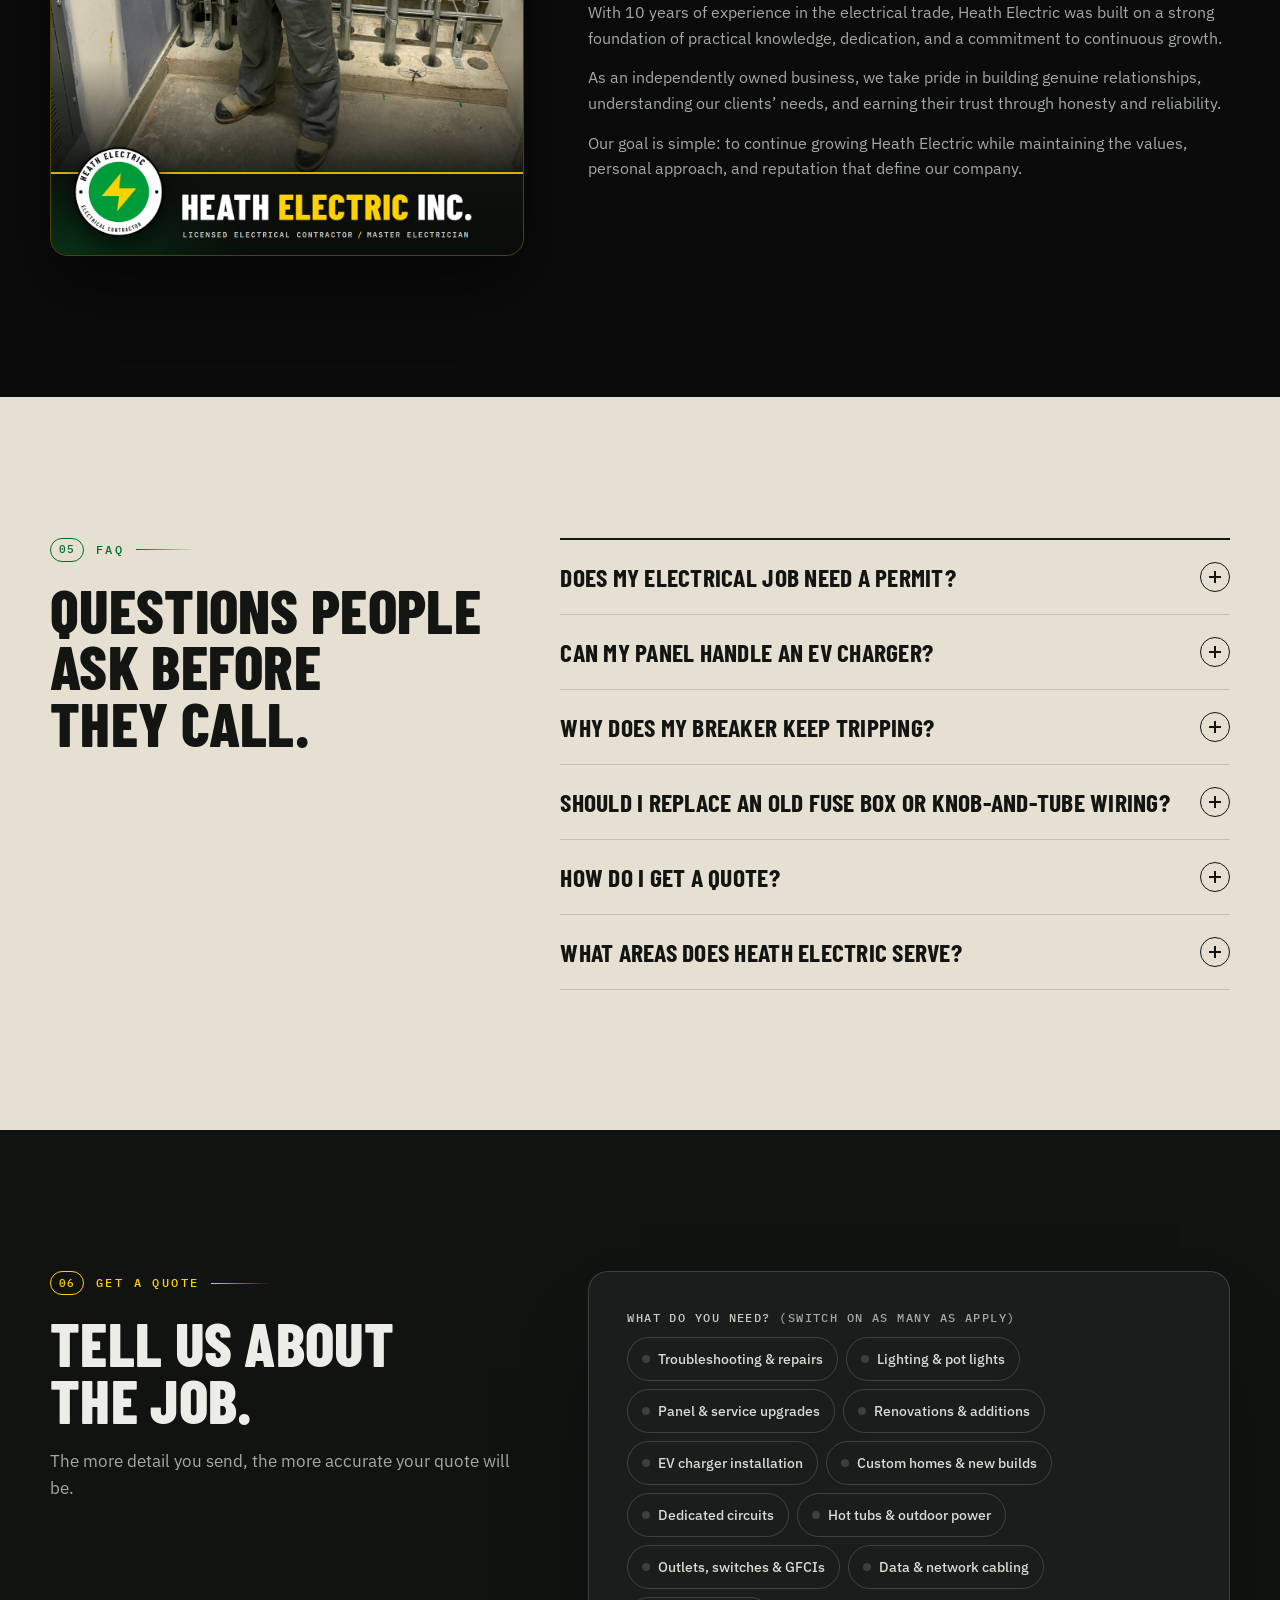
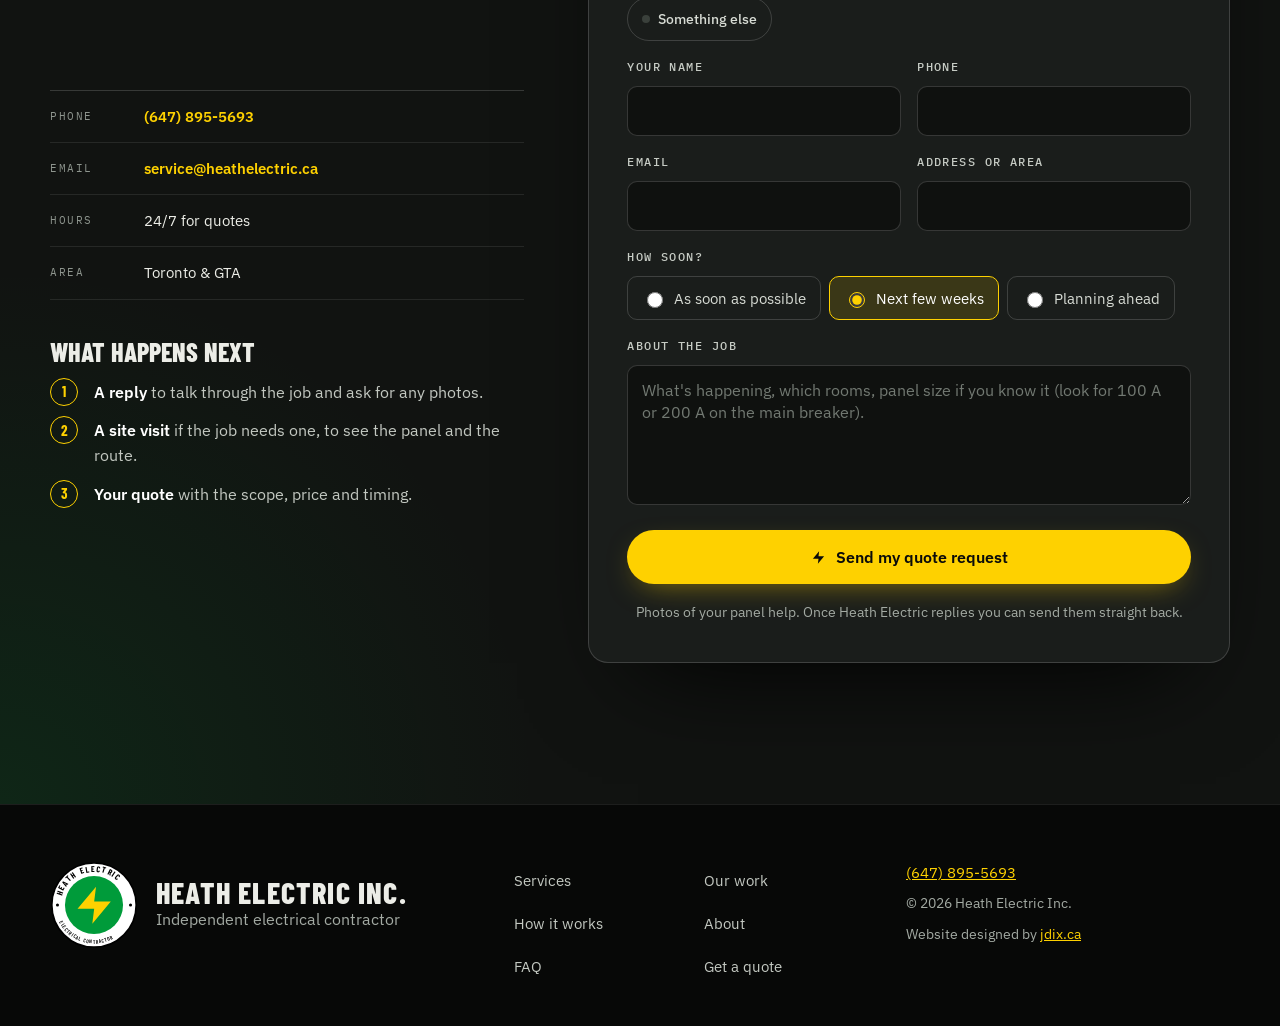
==== commit aa818fd8: "Menu: add About after How it works; hero line uses | instead of dot Co-Authored-By: Claude Opus 5.5 " ====
--- a/index.html
+++ b/index.html
@@ -89,6 +89,7 @@
       <a href="#services">Services</a>
       <a href="#work">Our work</a>
       <a href="#process">How it works</a>
+      <a href="#about">About</a>
       <a href="#faq">FAQ</a>
     </nav>
     <a class="btn btn-gold head-cta" href="#qform"><svg aria-hidden="true"><use href="#bolt"></use></svg><span class="cta-l">Get a quote</span><span class="cta-s">Quote</span></a>
@@ -102,6 +103,7 @@
     <a href="#services">Services</a>
     <a href="#work">Our work</a>
     <a href="#process">How it works</a>
+    <a href="#about">About</a>
     <a href="#faq">FAQ</a>
     <a class="btn btn-gold" href="#quote">Get a quote</a>
   </nav>
@@ -118,7 +120,7 @@
   <div class="wrap hero-in">
     <div class="hero-copy">
       <h1 class="hero-title">
-        <span class="h1-brand"><span class="led" aria-hidden="true"></span>Heath Electric Inc. · Toronto &amp; GTA</span>
+        <span class="h1-brand"><span class="led" aria-hidden="true"></span>Heath Electric Inc. | Toronto &amp; GTA</span>
         <span class="h1-main">Residential &amp; Commercial <em>Electrical Services</em></span>
       </h1>
       <p class="lead">Delivering high-quality electrical solutions for homes and businesses, Heath Electric Inc. specializes in lighting installations, pot lights, dedicated circuits, panel upgrades, EV chargers, troubleshooting and complete electrical renovations.</p>
@@ -405,6 +407,7 @@
       <a href="#services">Services</a>
       <a href="#work">Our work</a>
       <a href="#process">How it works</a>
+      <a href="#about">About</a>
       <a href="#faq">FAQ</a>
       <a href="#quote">Get a quote</a>
     </nav>
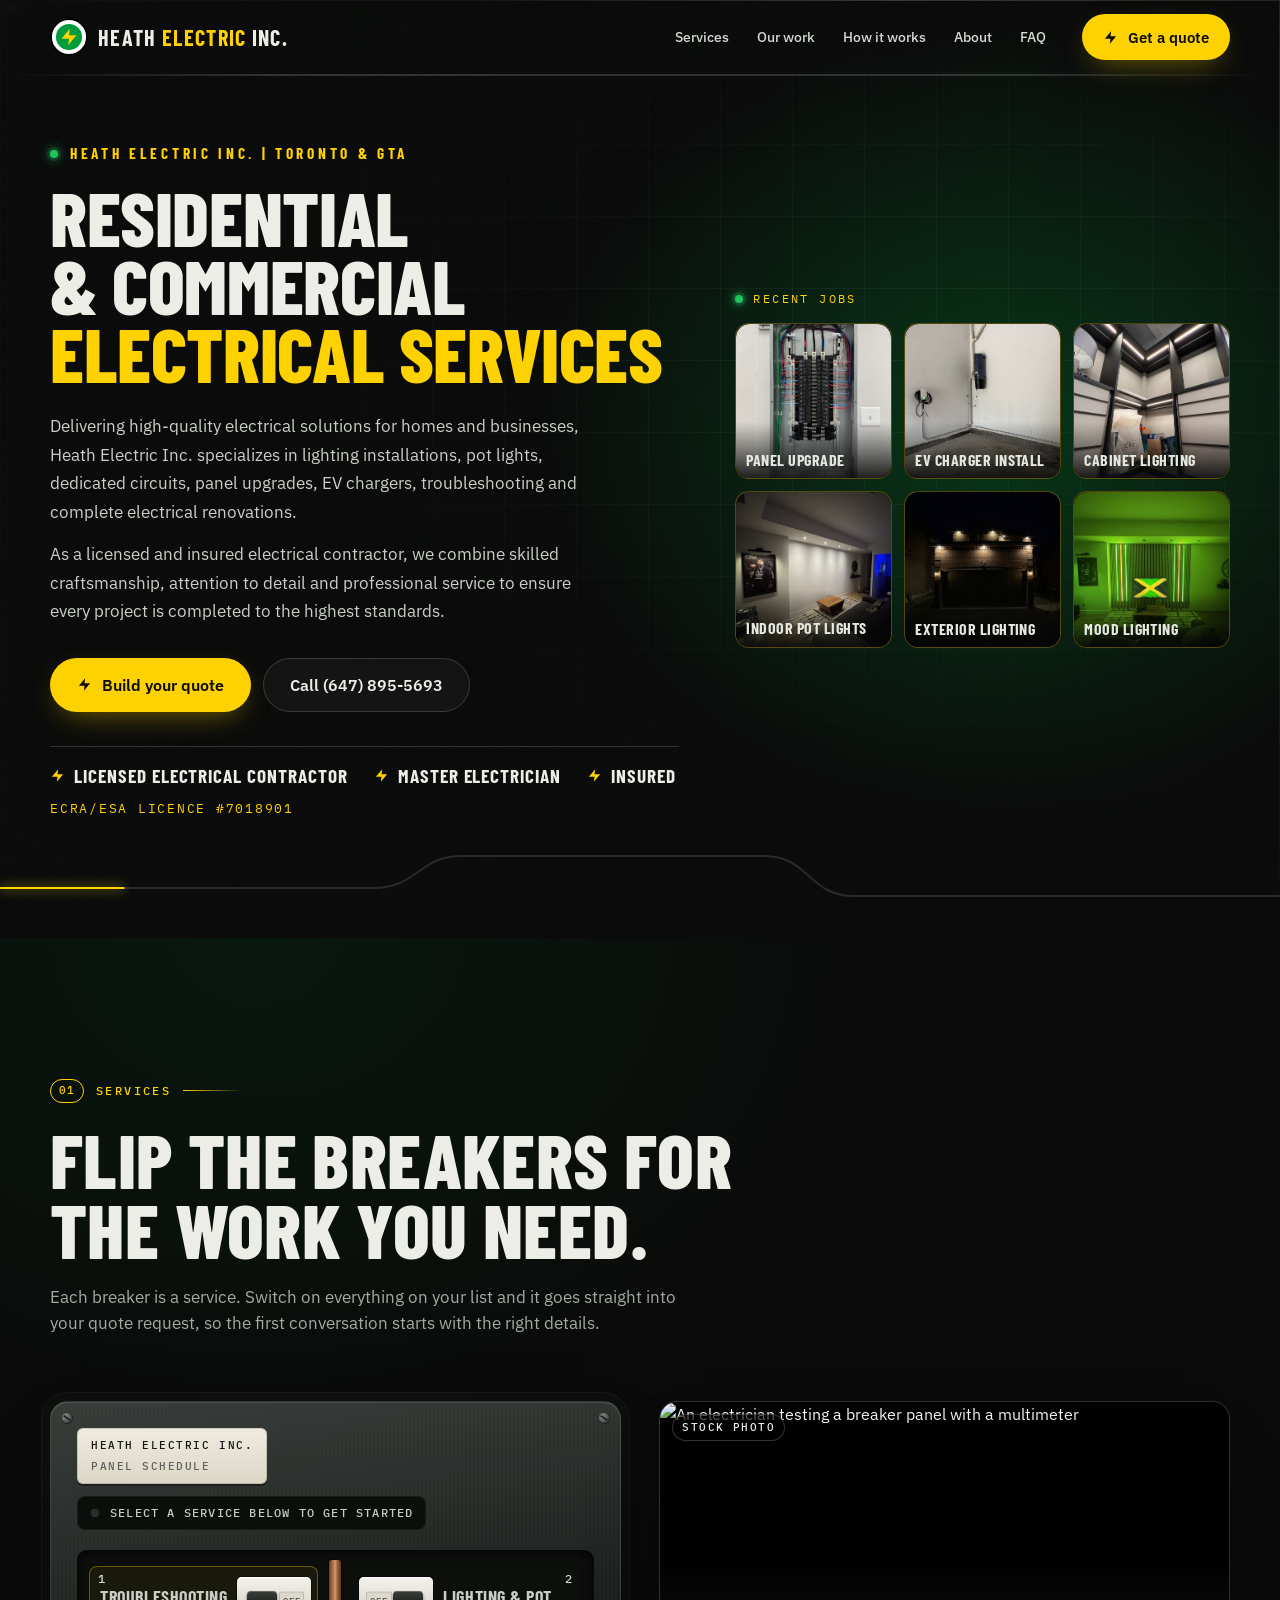
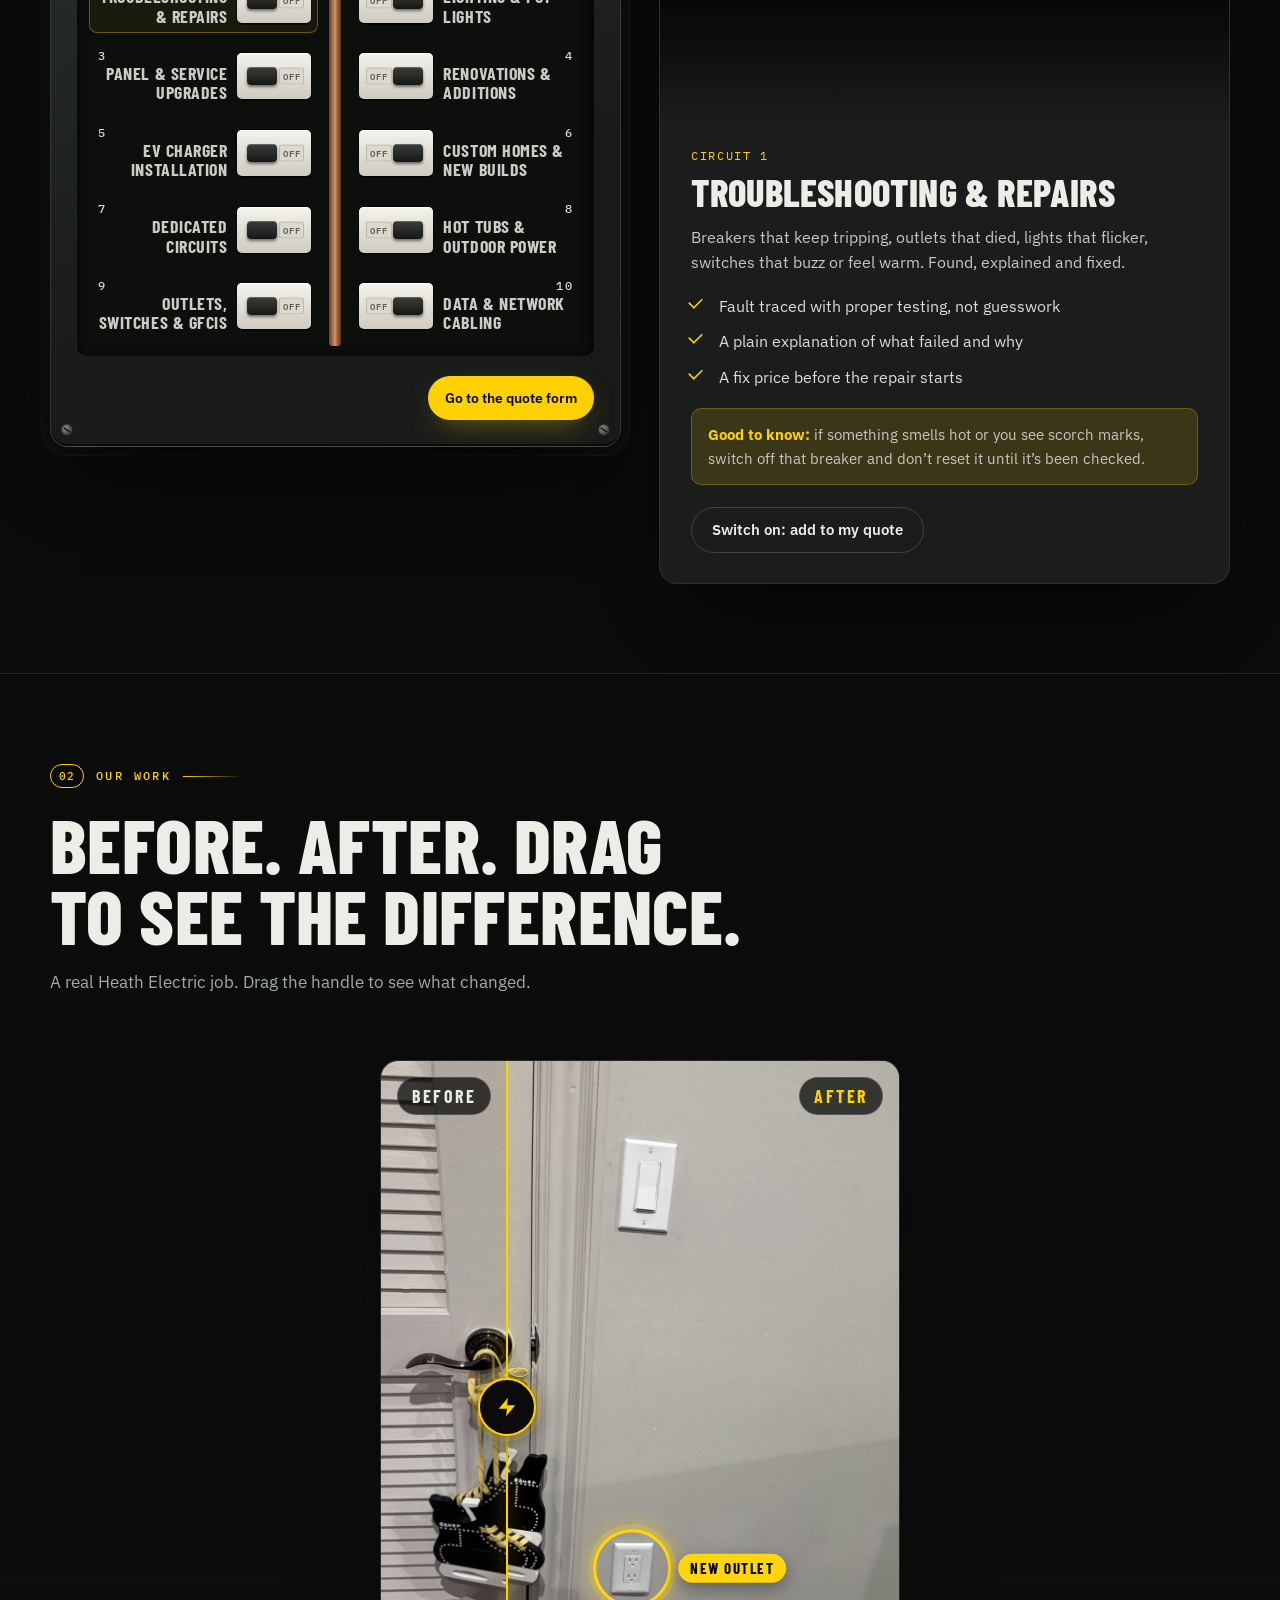
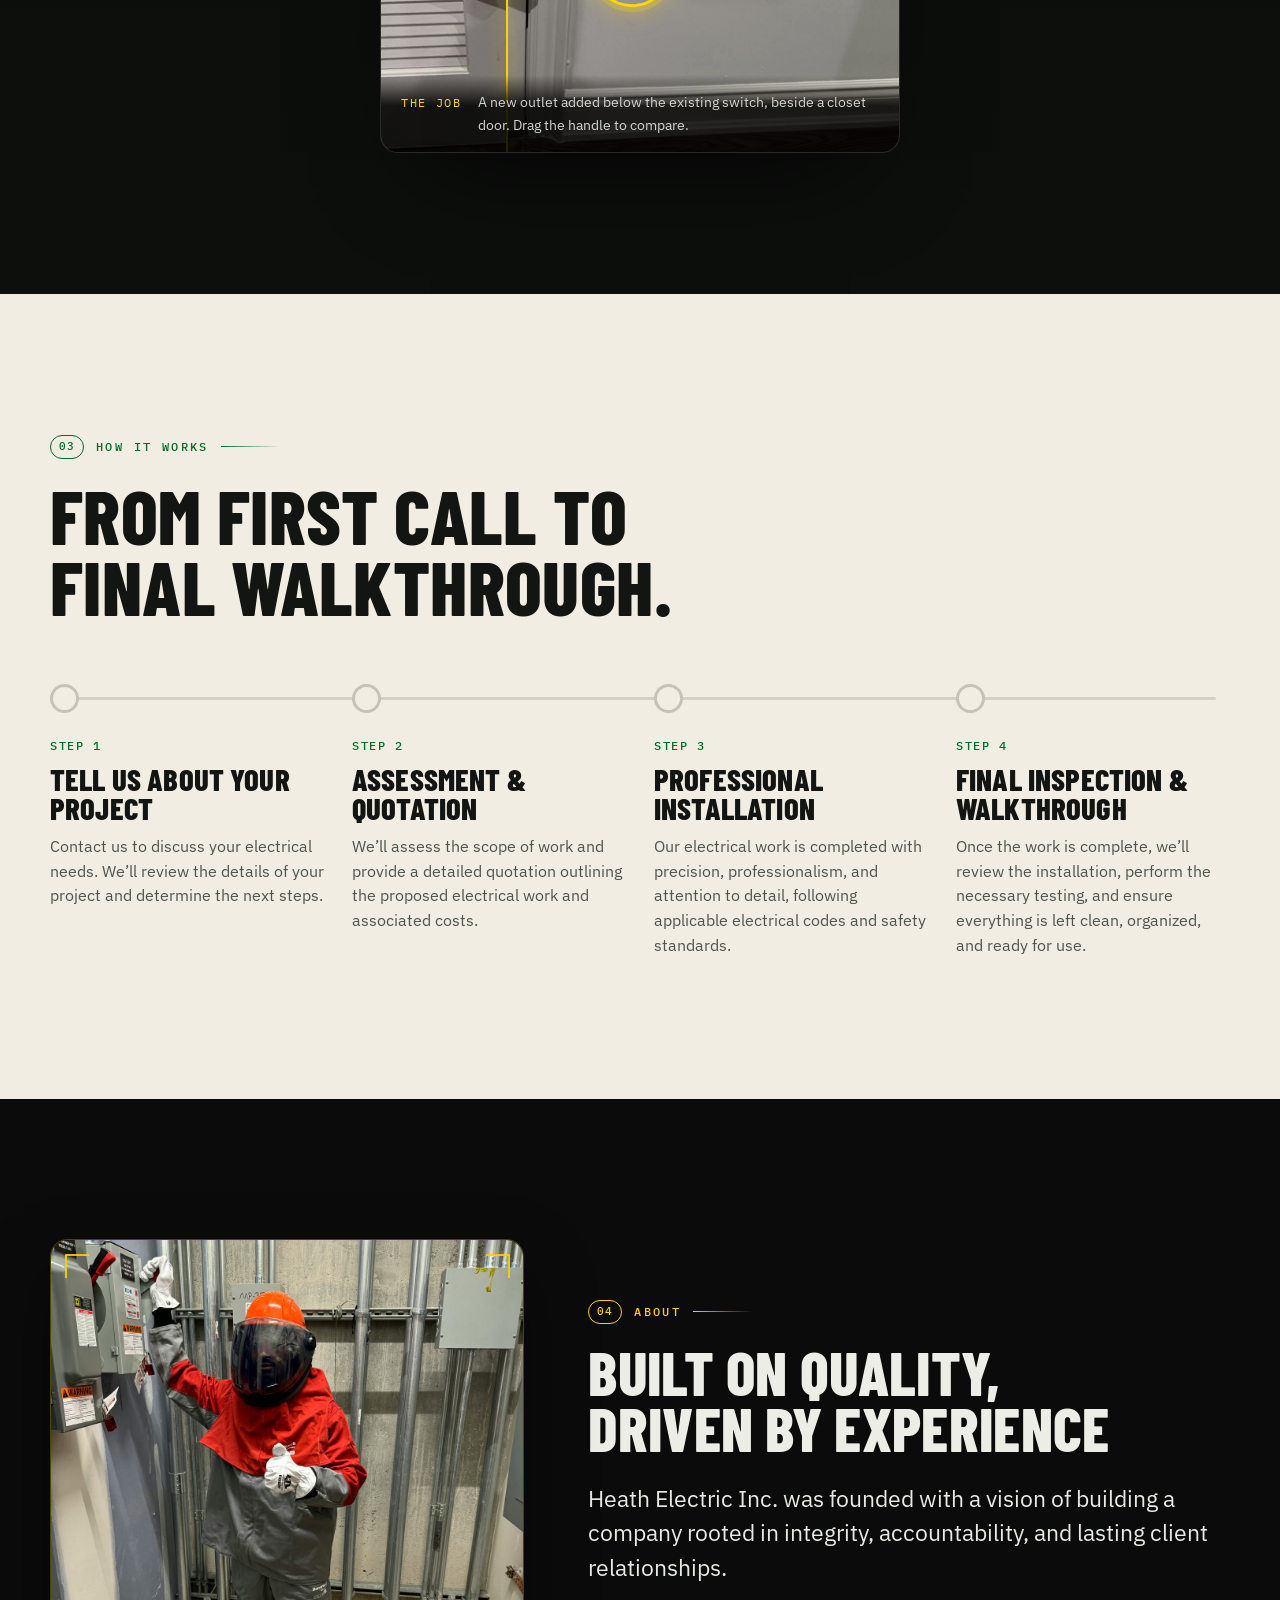
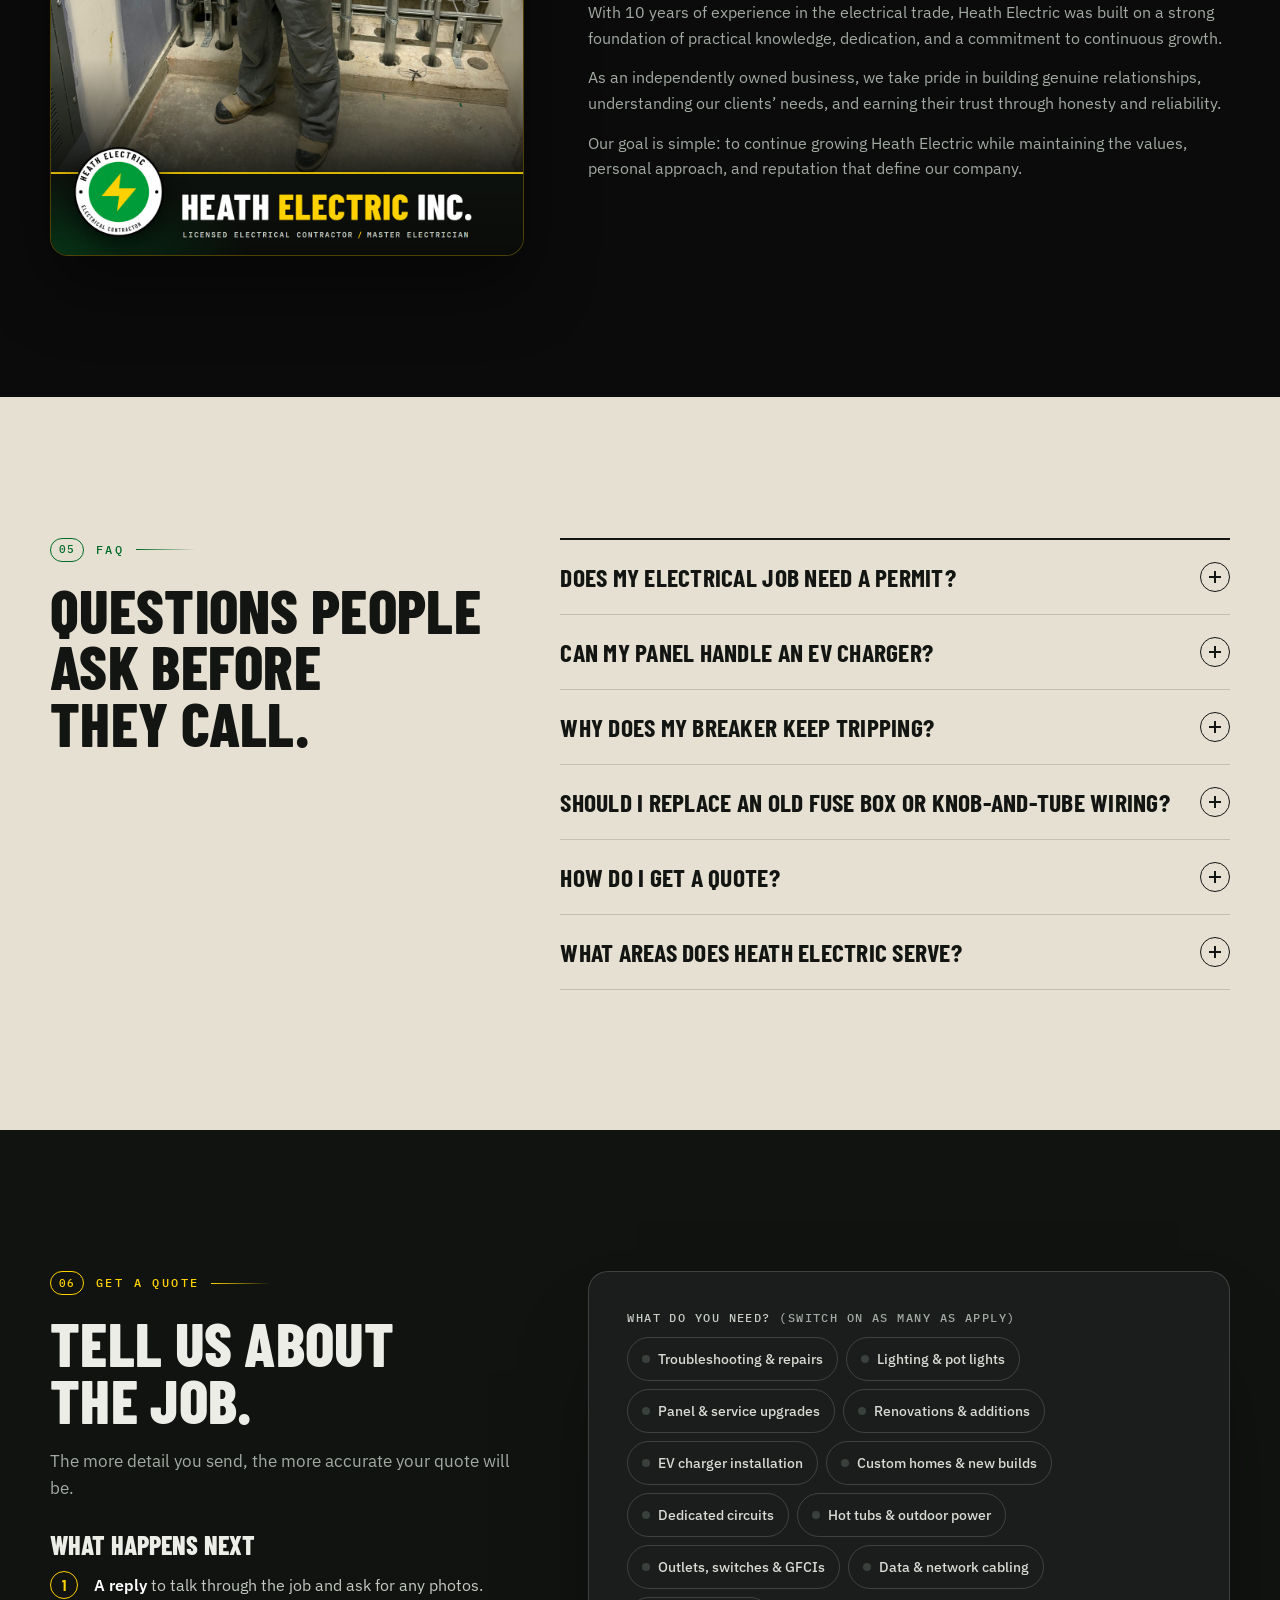
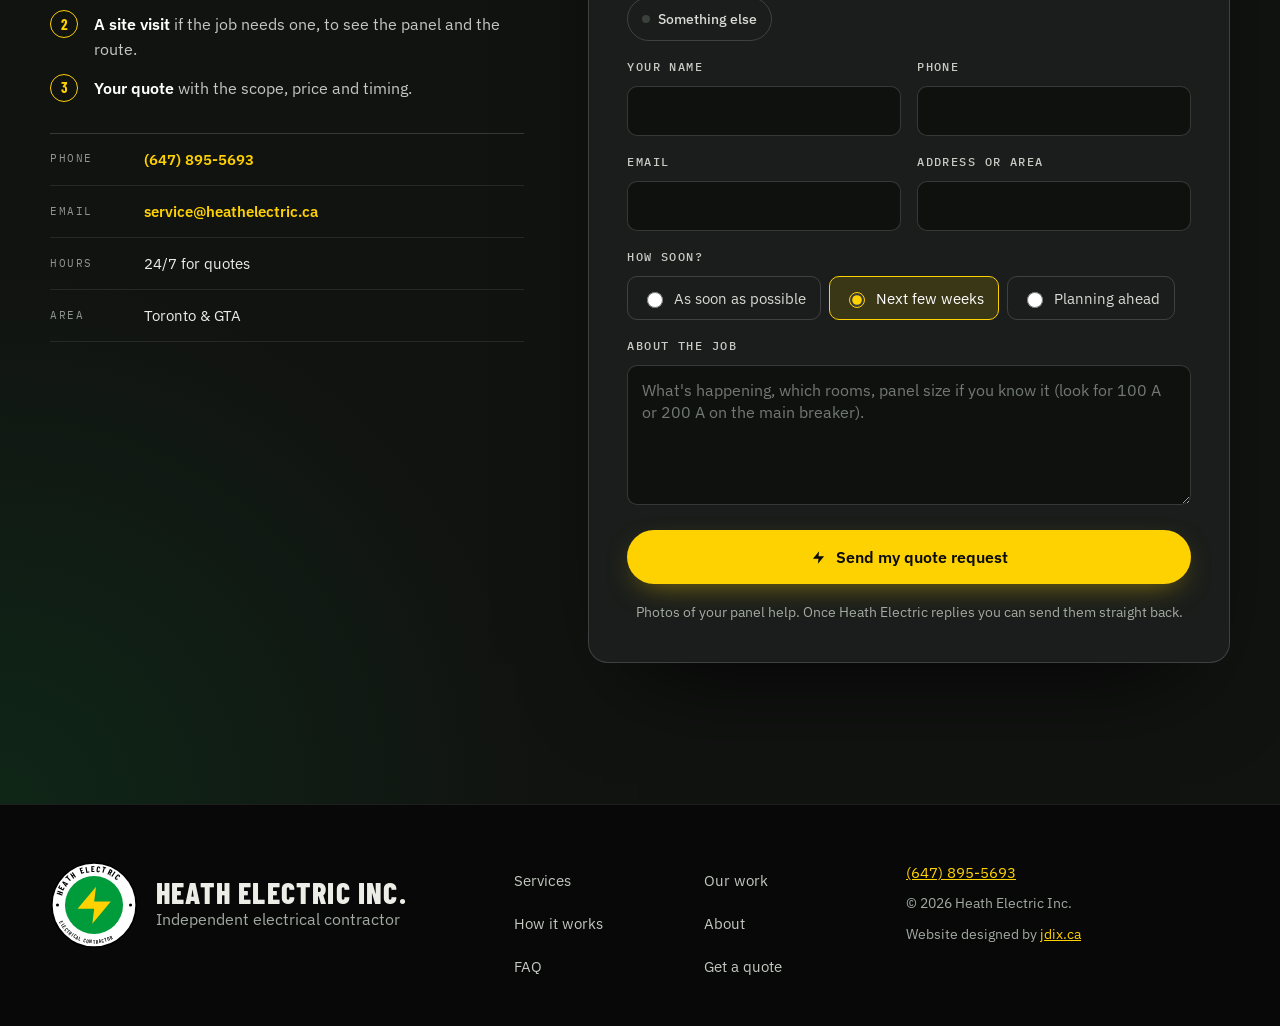
==== commit 3e6c73af: "Quote: What happens next sits under the heading; no gap above contact list Co-Authored-By: Claude Op" ====
--- a/index.html
+++ b/index.html
@@ -25,7 +25,7 @@
 <link rel="preconnect" href="https://fonts.gstatic.com" crossorigin>
 <link rel="preconnect" href="https://images.unsplash.com">
 <link rel="stylesheet" href="https://fonts.googleapis.com/css2?family=Barlow+Condensed:wght@600;700;800&family=IBM+Plex+Mono:wght@400;500&family=IBM+Plex+Sans:wght@400;500;600&display=swap">
-<link rel="stylesheet" href="assets/css/site.css?v=13">
+<link rel="stylesheet" href="assets/css/site.css?v=14">
 <script type="application/ld+json">
 {
   "@context": "https://schema.org",
@@ -342,6 +342,12 @@
       <p class="eyebrow"><span>06</span> Get a quote</p>
       <h2 id="quote-h">Tell us about the job.</h2>
       <p class="sec-lede">The more detail you send, the more accurate your quote will be.</p>
+      <h3 class="next-h">What happens next</h3>
+      <ol class="next">
+        <li><b>A reply</b> to talk through the job and ask for any photos.</li>
+        <li><b>A site visit</b> if the job needs one, to see the panel and the route.</li>
+        <li><b>Your quote</b> with the scope, price and timing.</li>
+      </ol>
     </div>
     <div class="quote-info">
       <ul class="contact">
@@ -350,12 +356,6 @@
         <li><span class="c-k mono">Hours</span><span class="await" data-fill="hours">Awaiting: hours</span></li>
         <li><span class="c-k mono">Area</span><span class="await" data-fill="area">Awaiting: service area</span></li>
       </ul>
-      <h3 class="next-h">What happens next</h3>
-      <ol class="next">
-        <li><b>A reply</b> to talk through the job and ask for any photos.</li>
-        <li><b>A site visit</b> if the job needs one, to see the panel and the route.</li>
-        <li><b>Your quote</b> with the scope, price and timing.</li>
-      </ol>
     </div>
 
     <form class="qform" id="qform" novalidate>
--- a/assets/css/site.css
+++ b/assets/css/site.css
@@ -558,3 +558,8 @@
 .about-photo.has-img{display:block;margin:0;aspect-ratio:1200/1560;background:#0A0B0A;border:1px solid rgba(254,209,0,.28);box-shadow:0 30px 70px rgba(0,0,0,.45)}
 .about-photo.has-img img{display:block;width:100%;height:100%;object-fit:cover}
 @media (max-width:1080px){.about-photo.has-img{aspect-ratio:1200/1560;max-width:520px;width:100%;margin-inline:auto}}
+
+/* revision 10: What happens next sits under the quote heading; no gap above the contact list */
+.quote-in{grid-template-rows:auto 1fr}
+.quote-side .next-h{margin:32px 0 16px}
+@media (max-width:1080px){.quote-in{grid-template-rows:none}.quote-side .next{margin-bottom:32px}}
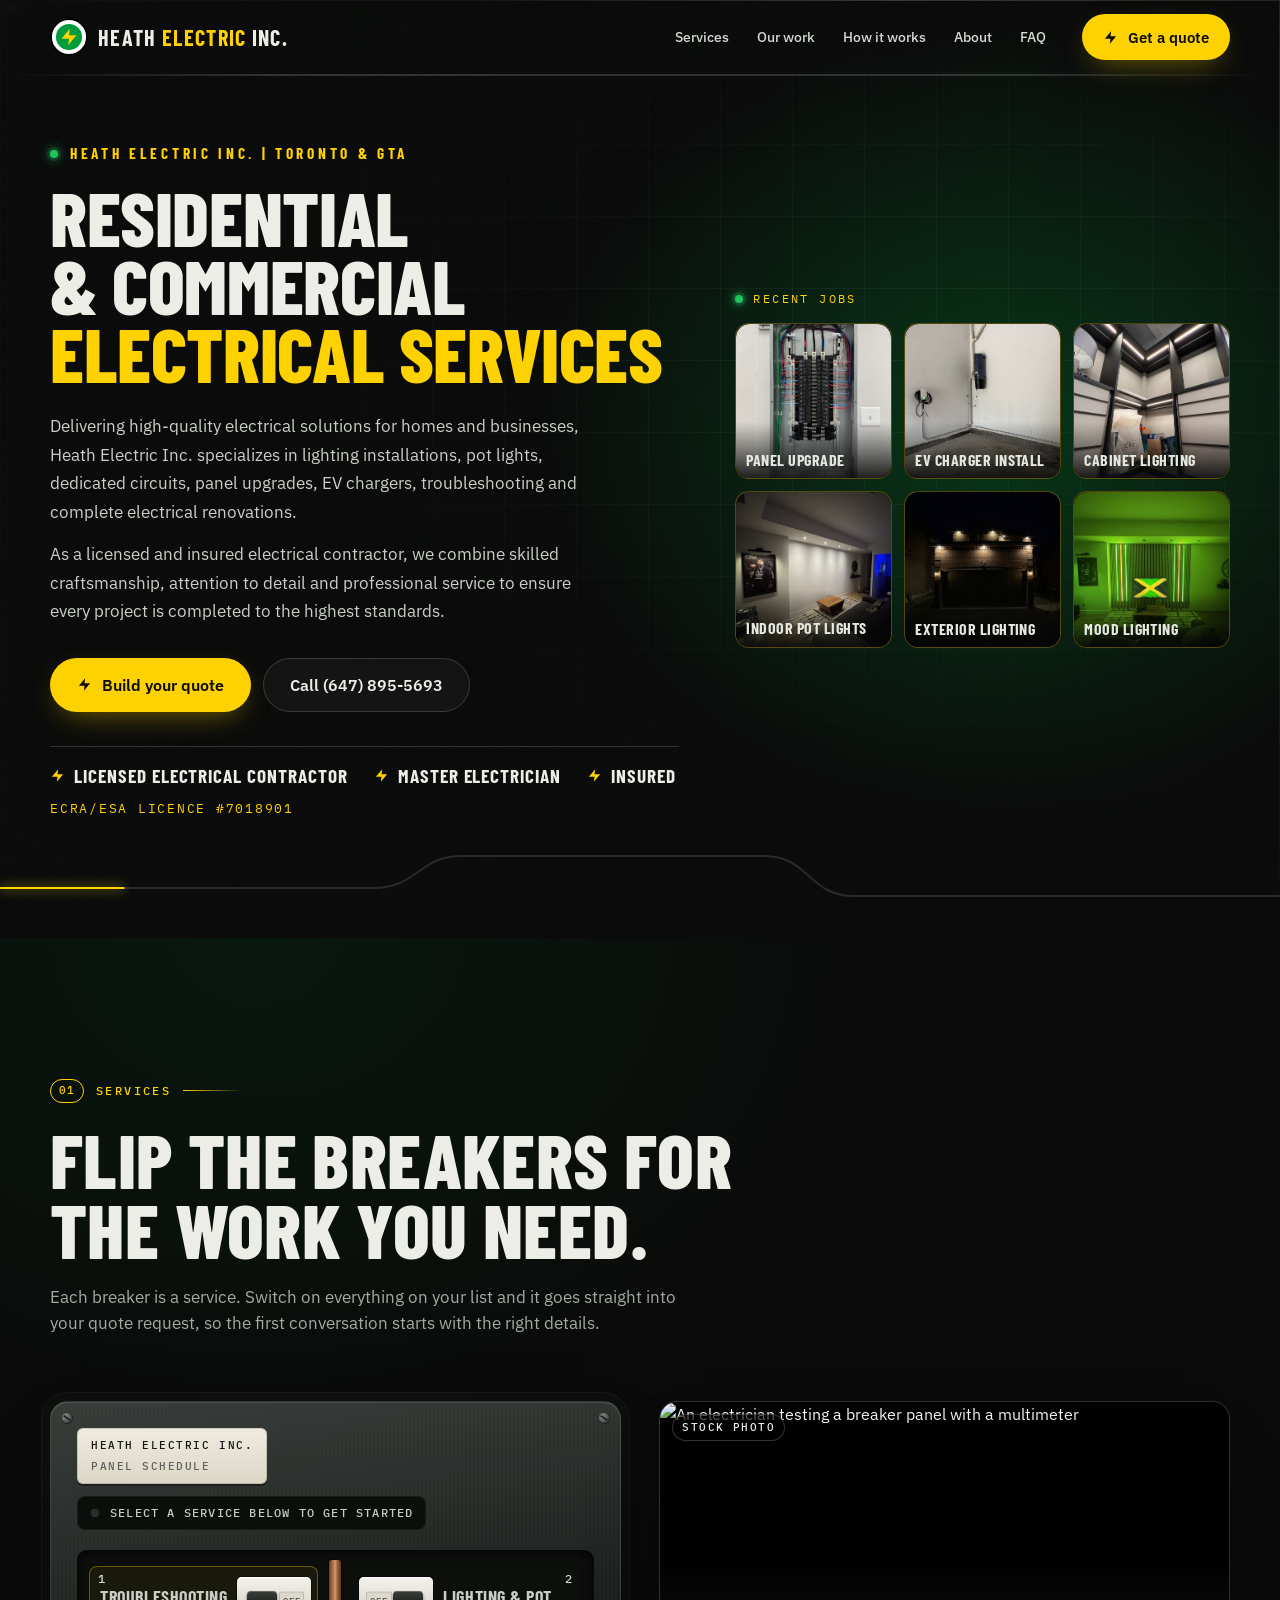
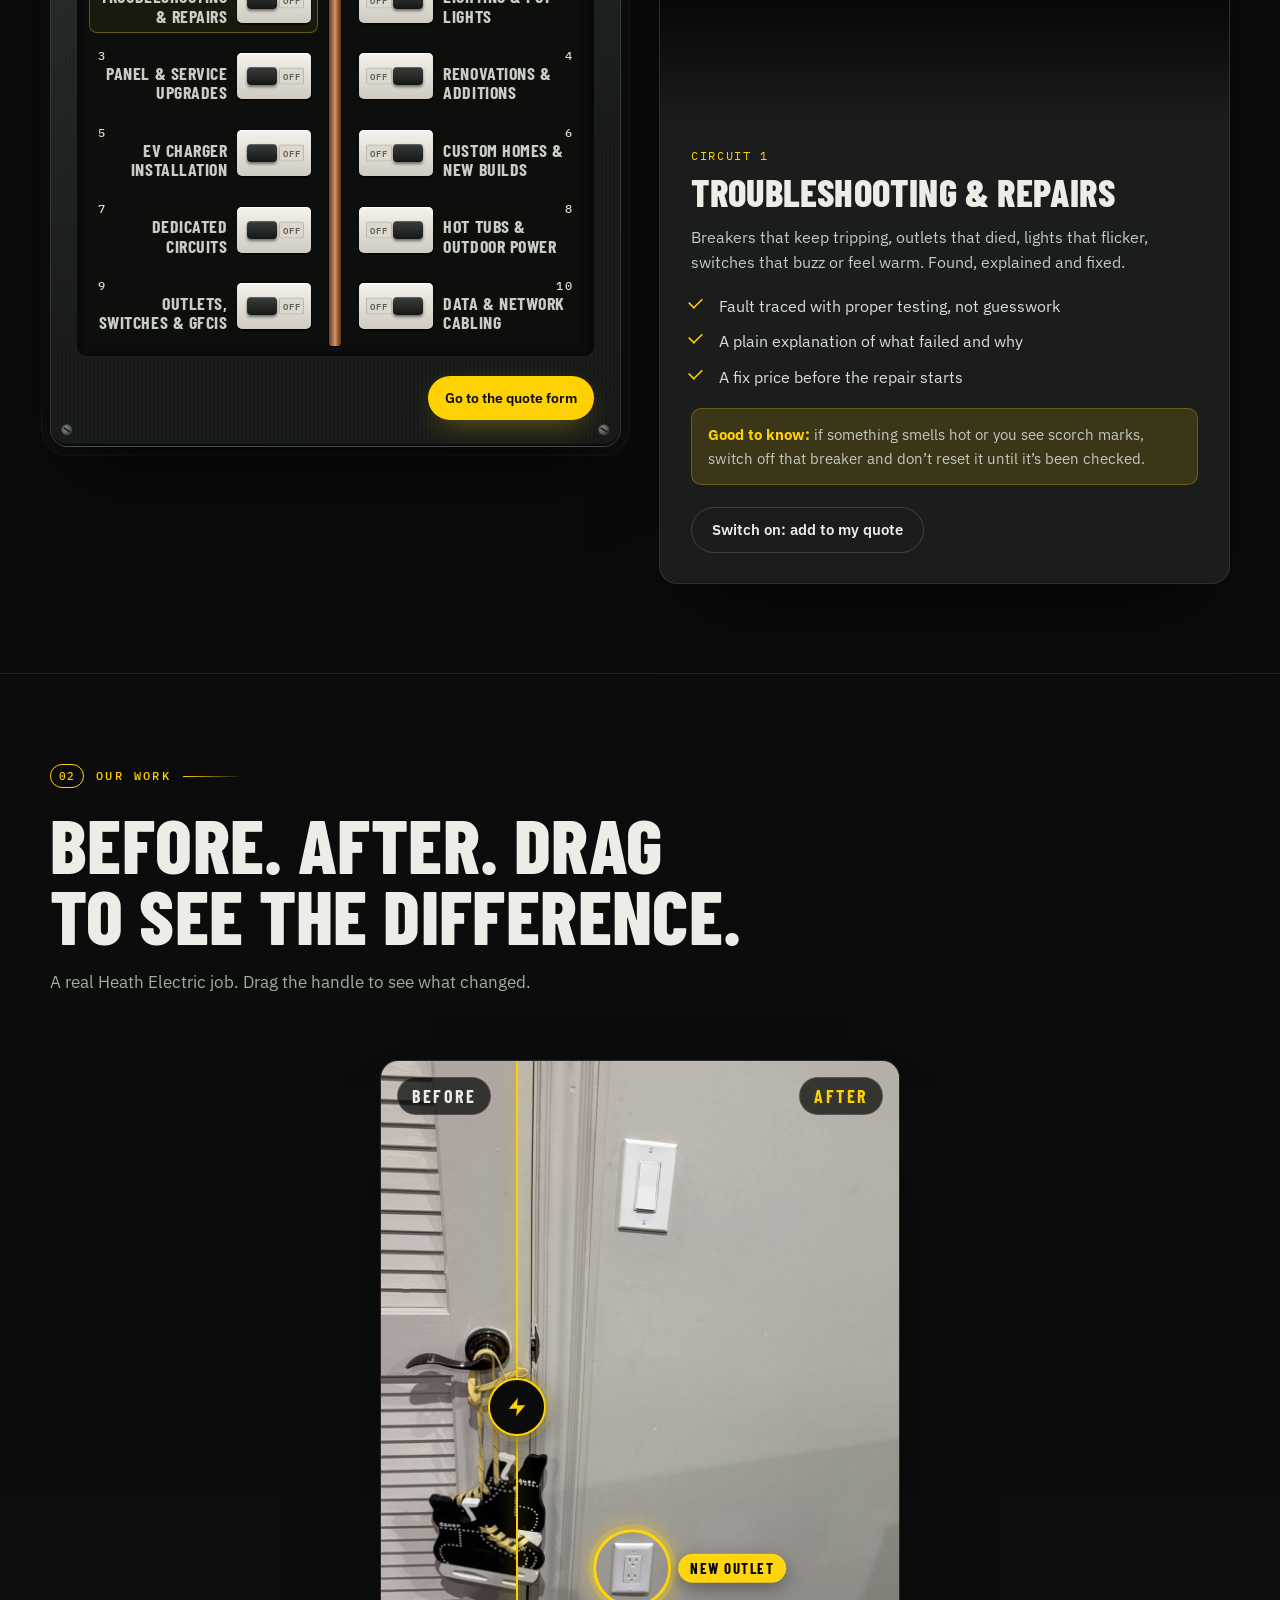
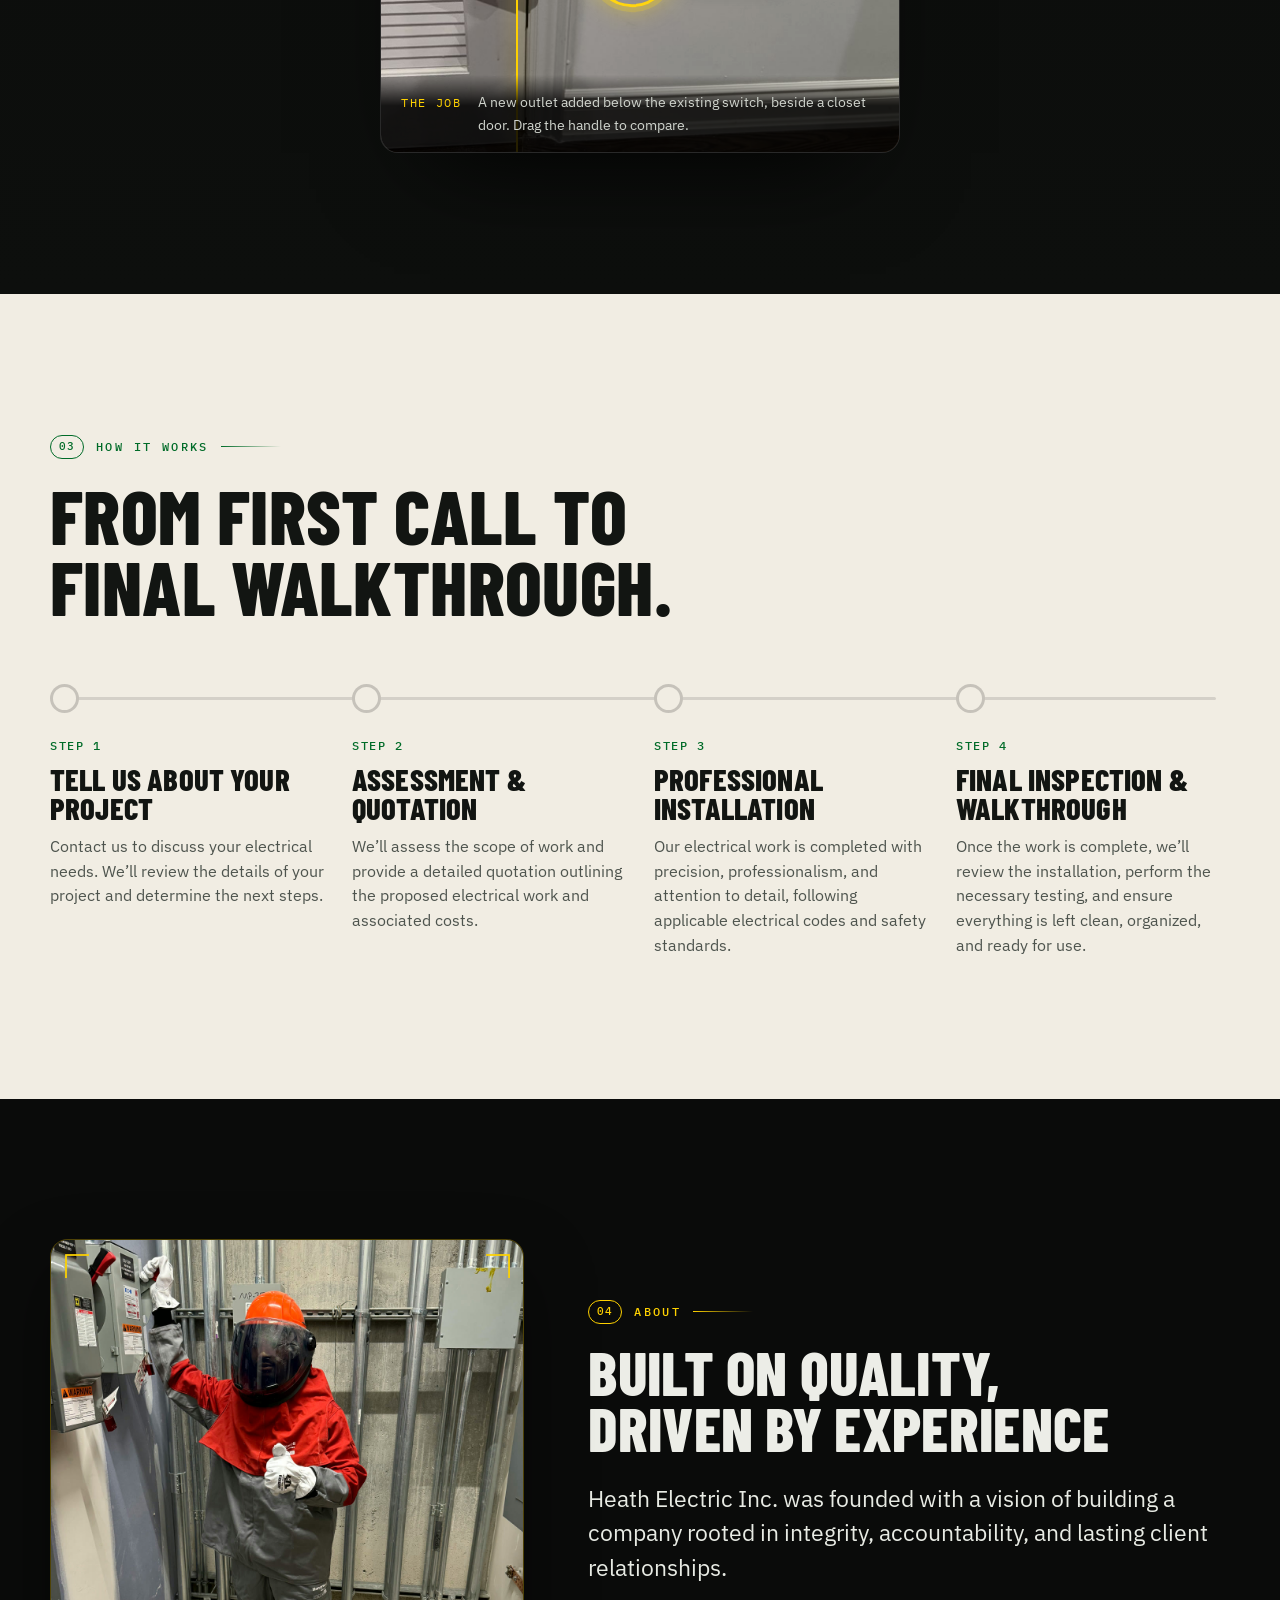
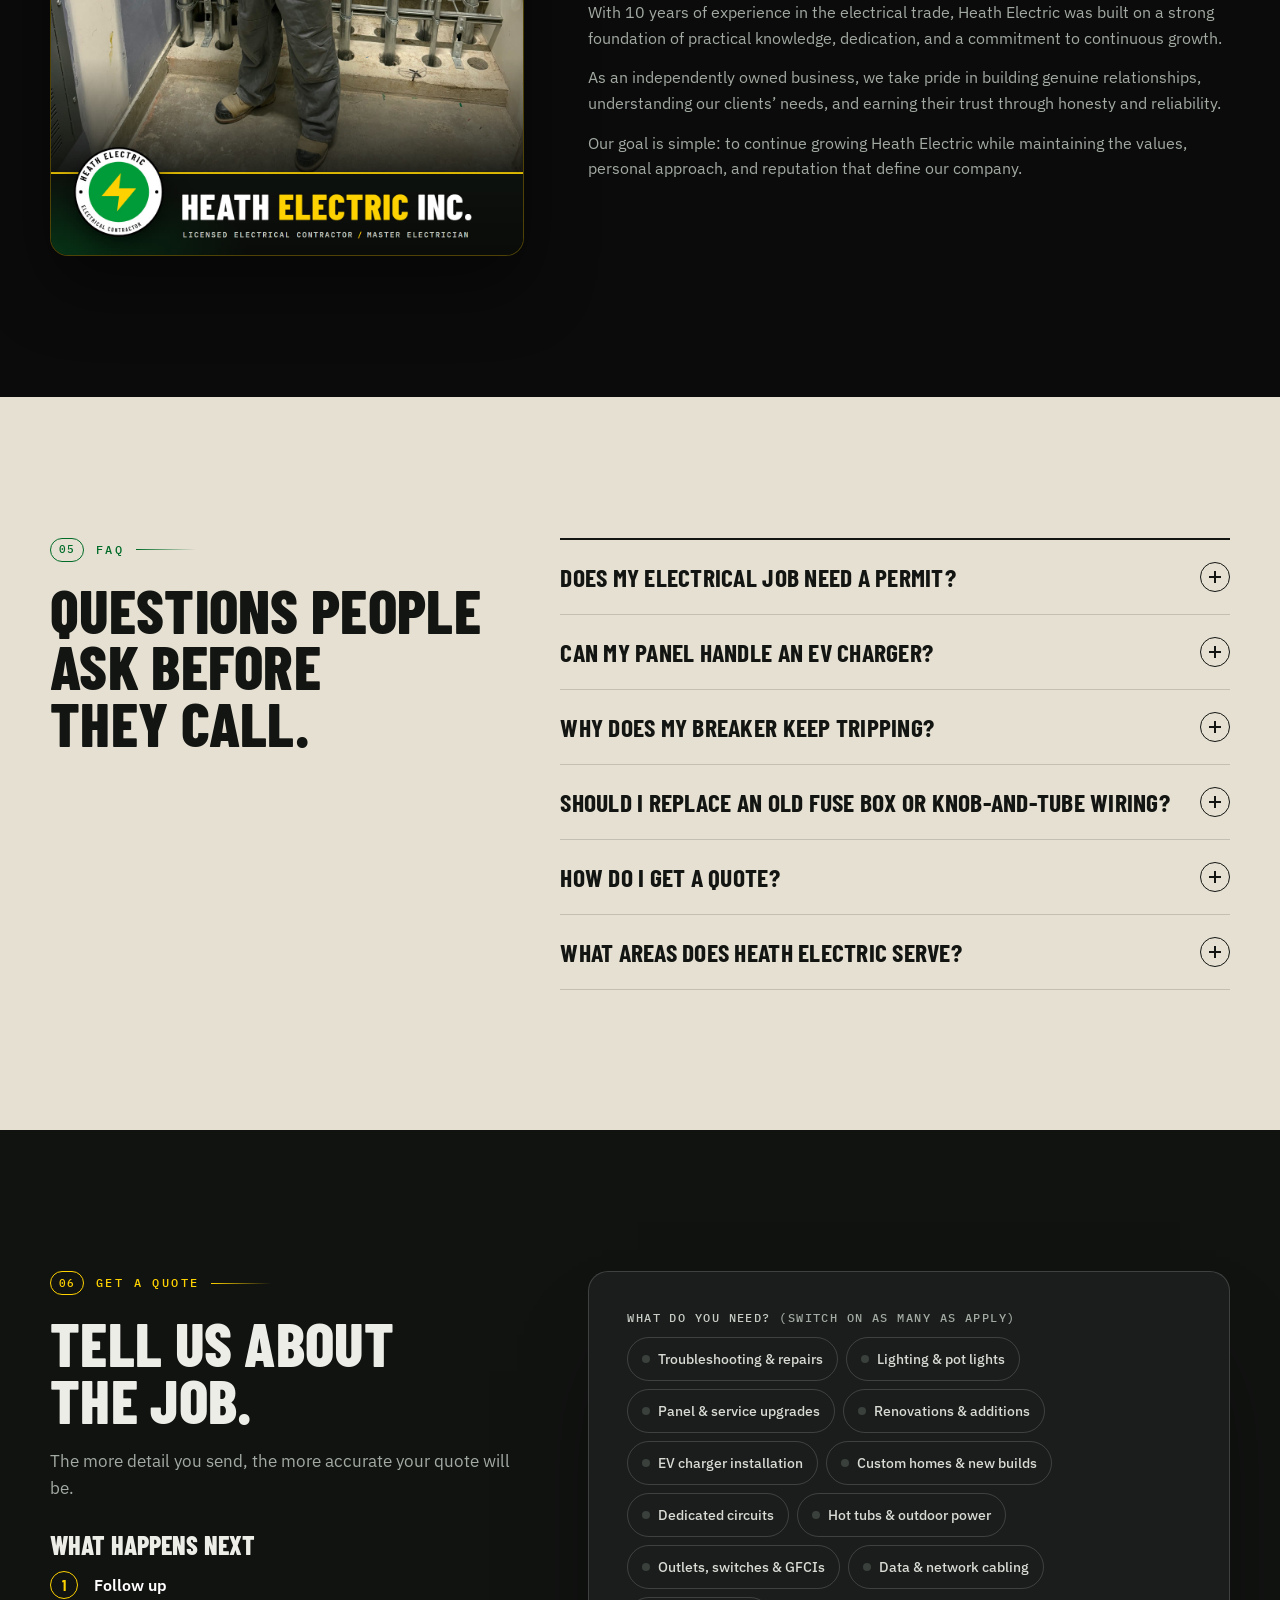
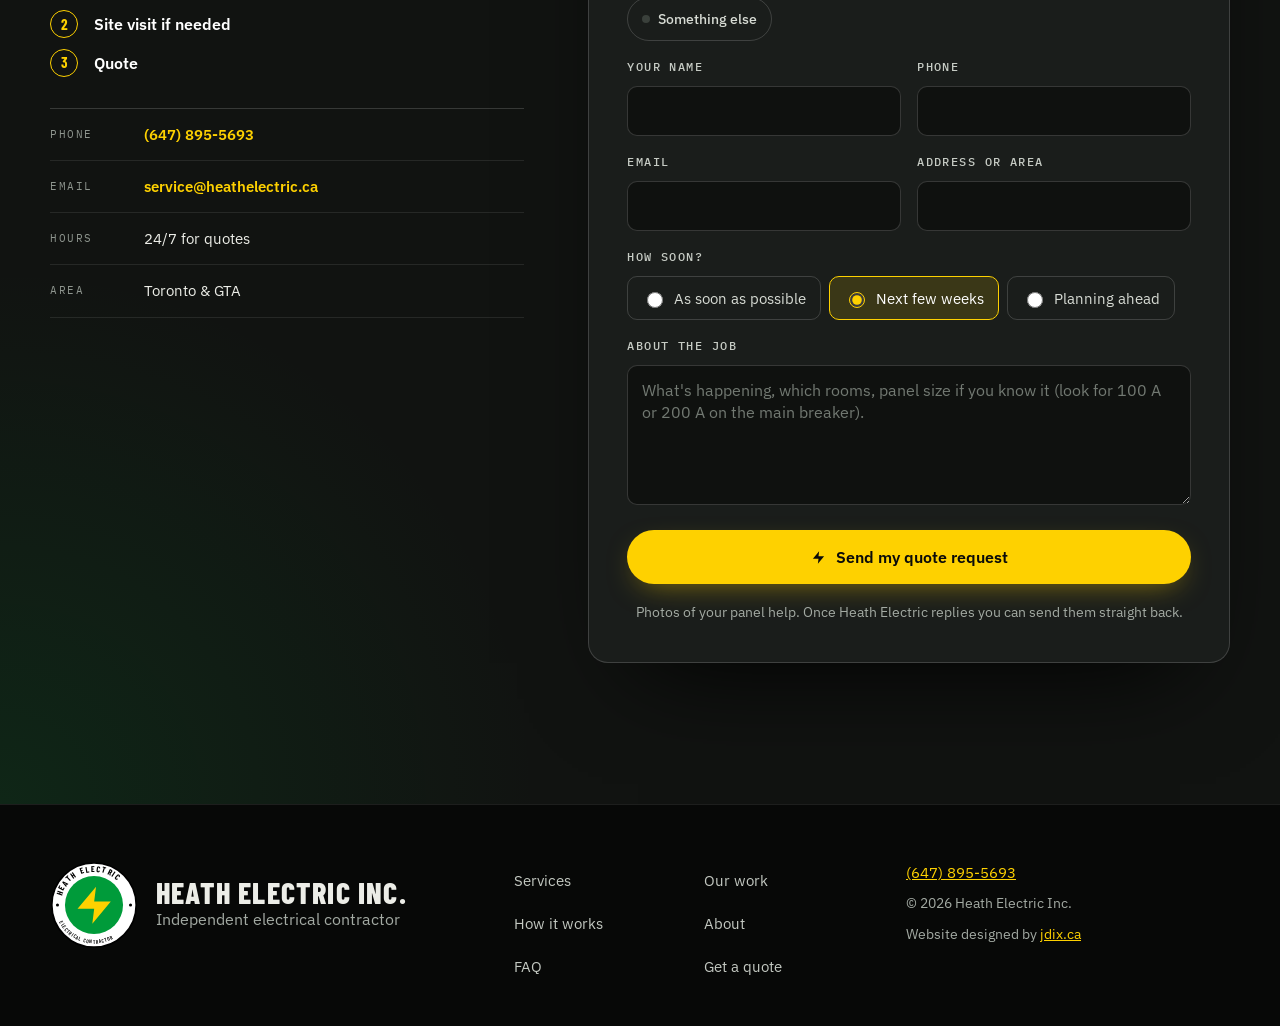
==== commit 6dcdb428: "Quote: What happens next = Follow up / Site visit if needed / Quote Co-Authored-By: Claude Opus 5.5 " ====
--- a/index.html
+++ b/index.html
@@ -344,9 +344,9 @@
       <p class="sec-lede">The more detail you send, the more accurate your quote will be.</p>
       <h3 class="next-h">What happens next</h3>
       <ol class="next">
-        <li><b>A reply</b> to talk through the job and ask for any photos.</li>
-        <li><b>A site visit</b> if the job needs one, to see the panel and the route.</li>
-        <li><b>Your quote</b> with the scope, price and timing.</li>
+        <li><b>Follow up</b></li>
+        <li><b>Site visit if needed</b></li>
+        <li><b>Quote</b></li>
       </ol>
     </div>
     <div class="quote-info">
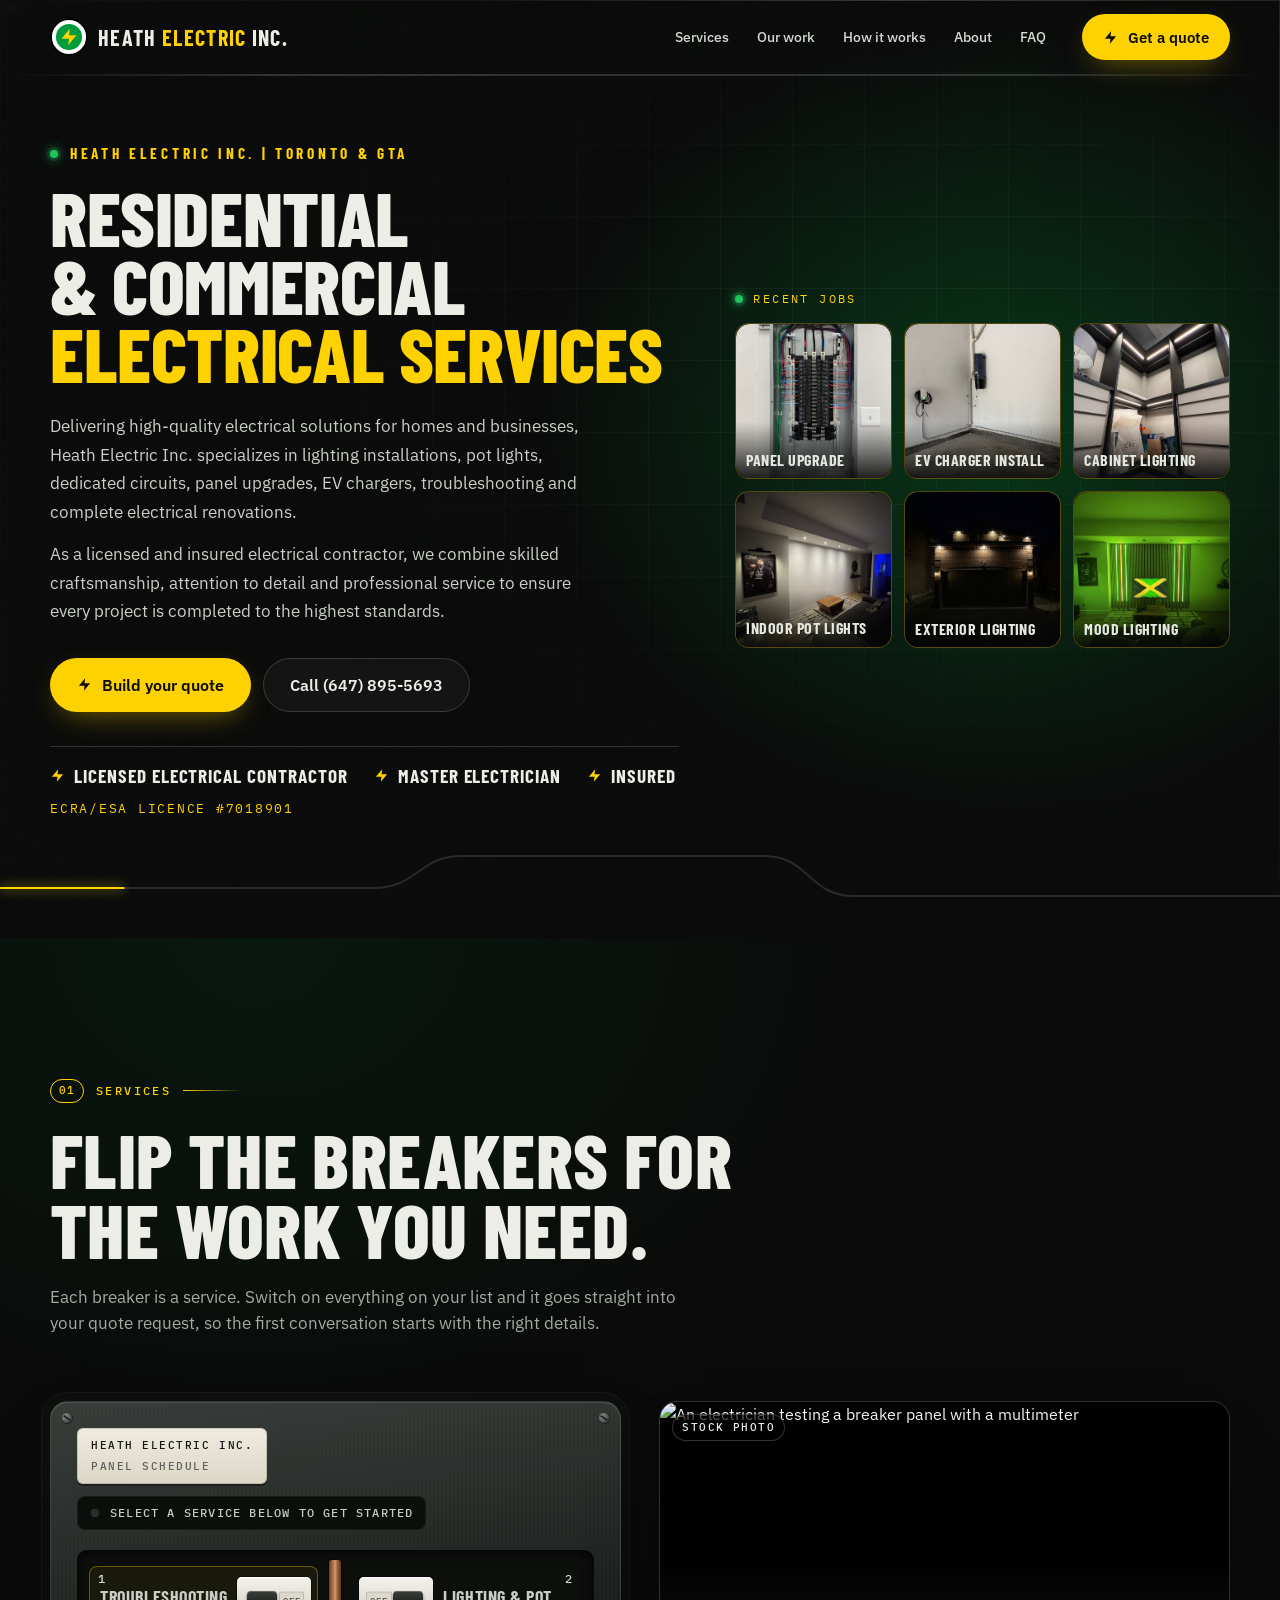
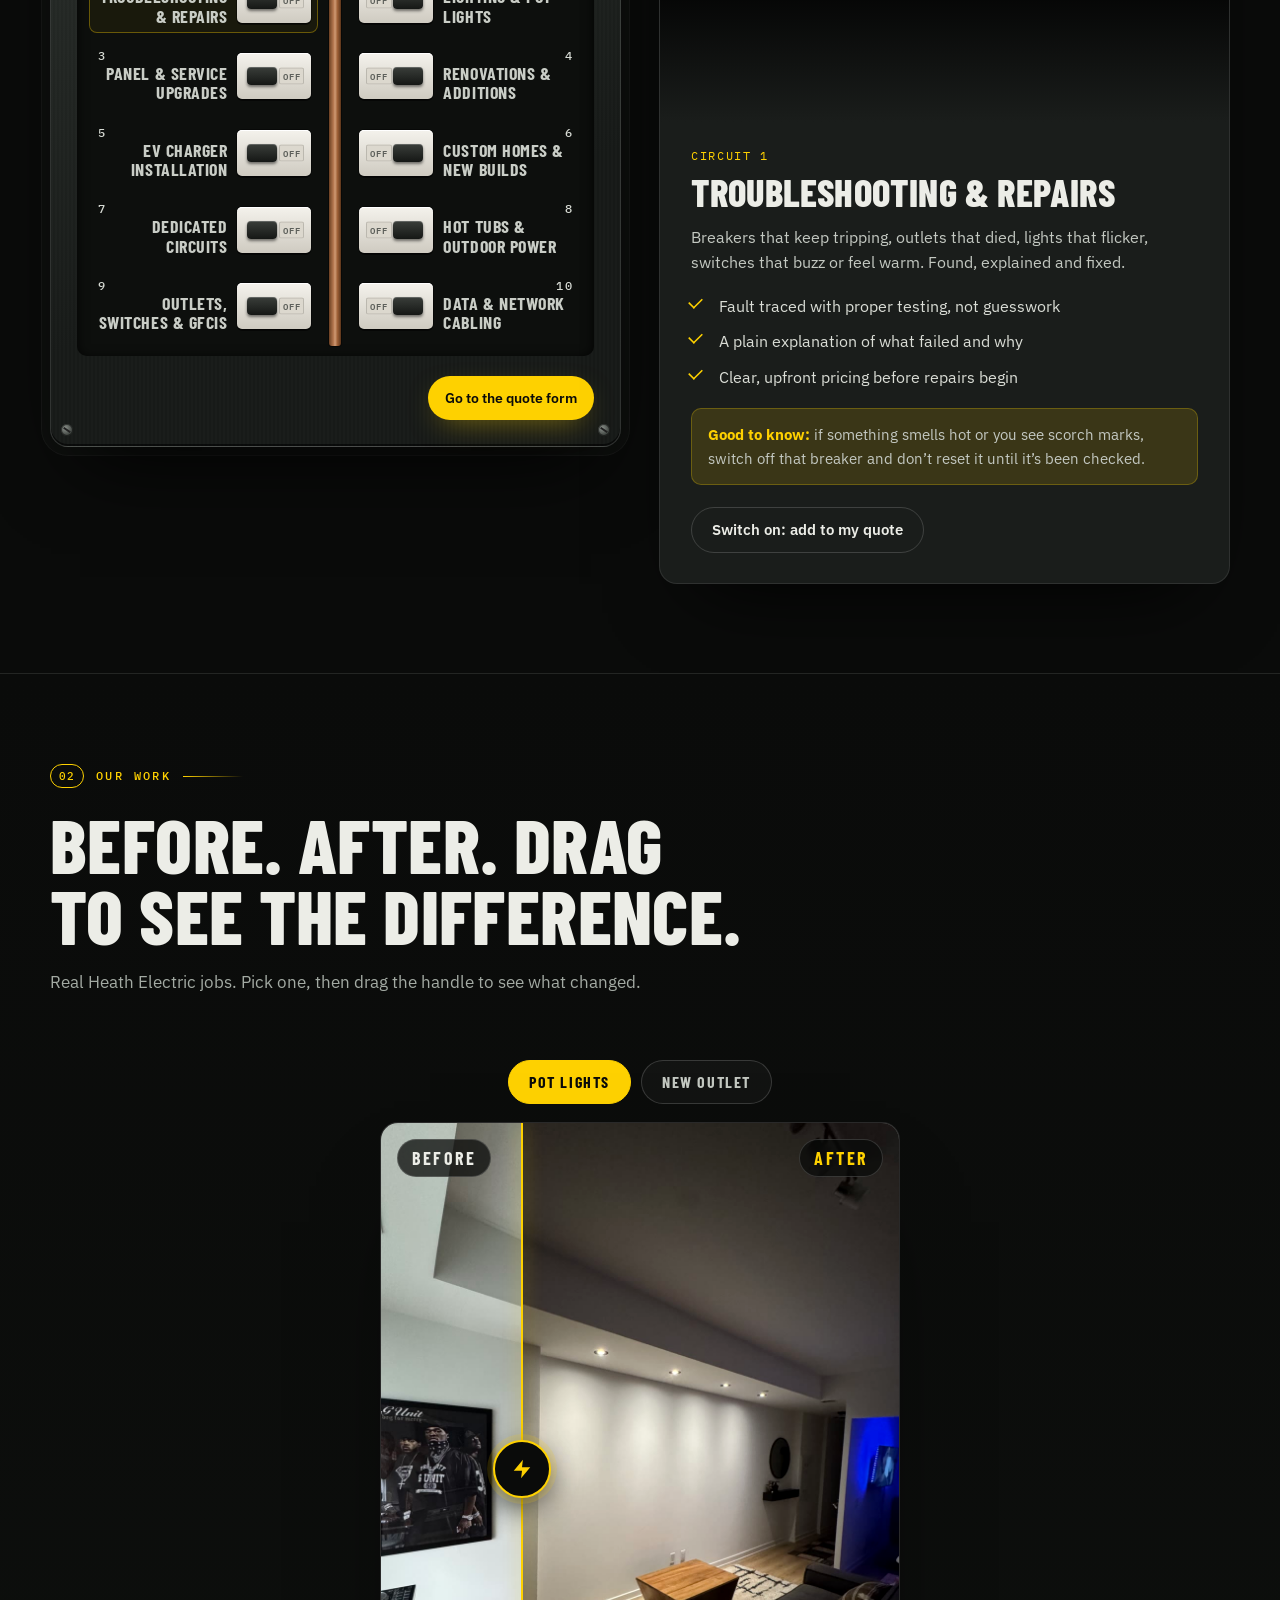
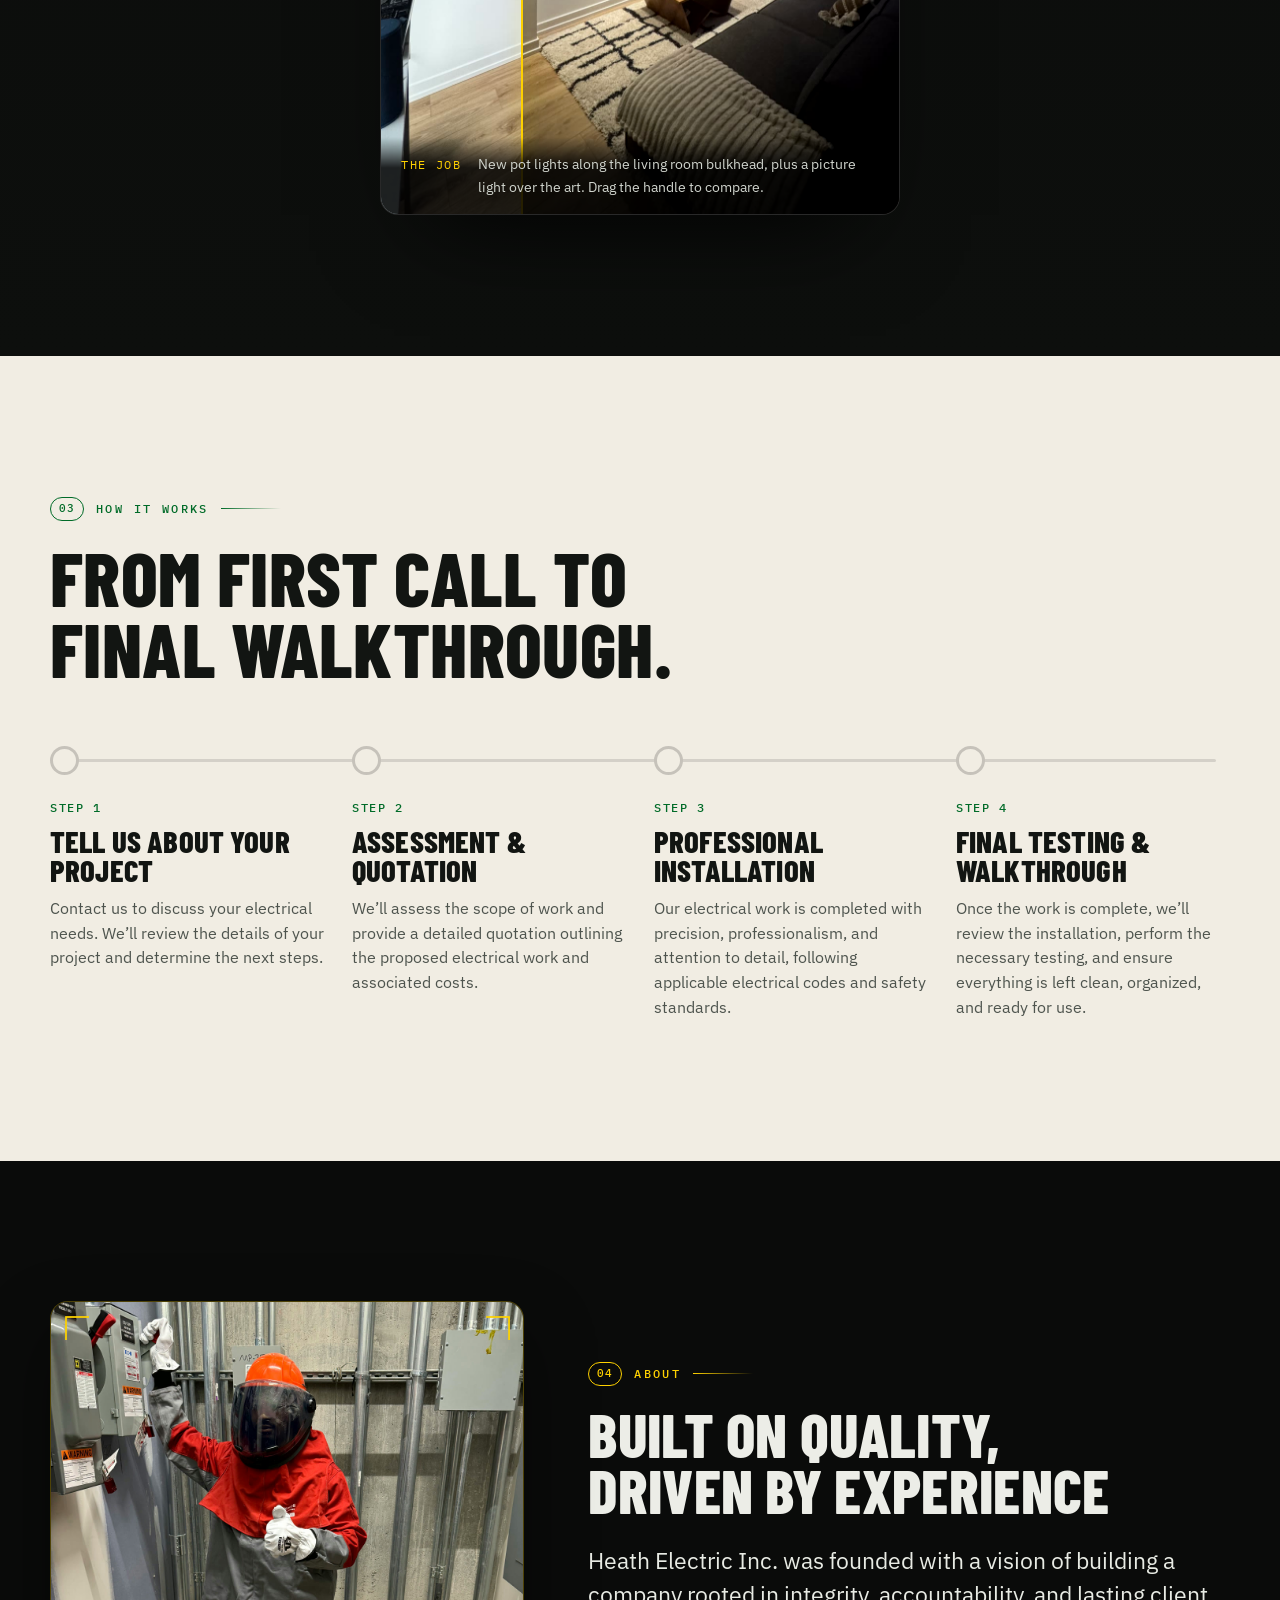
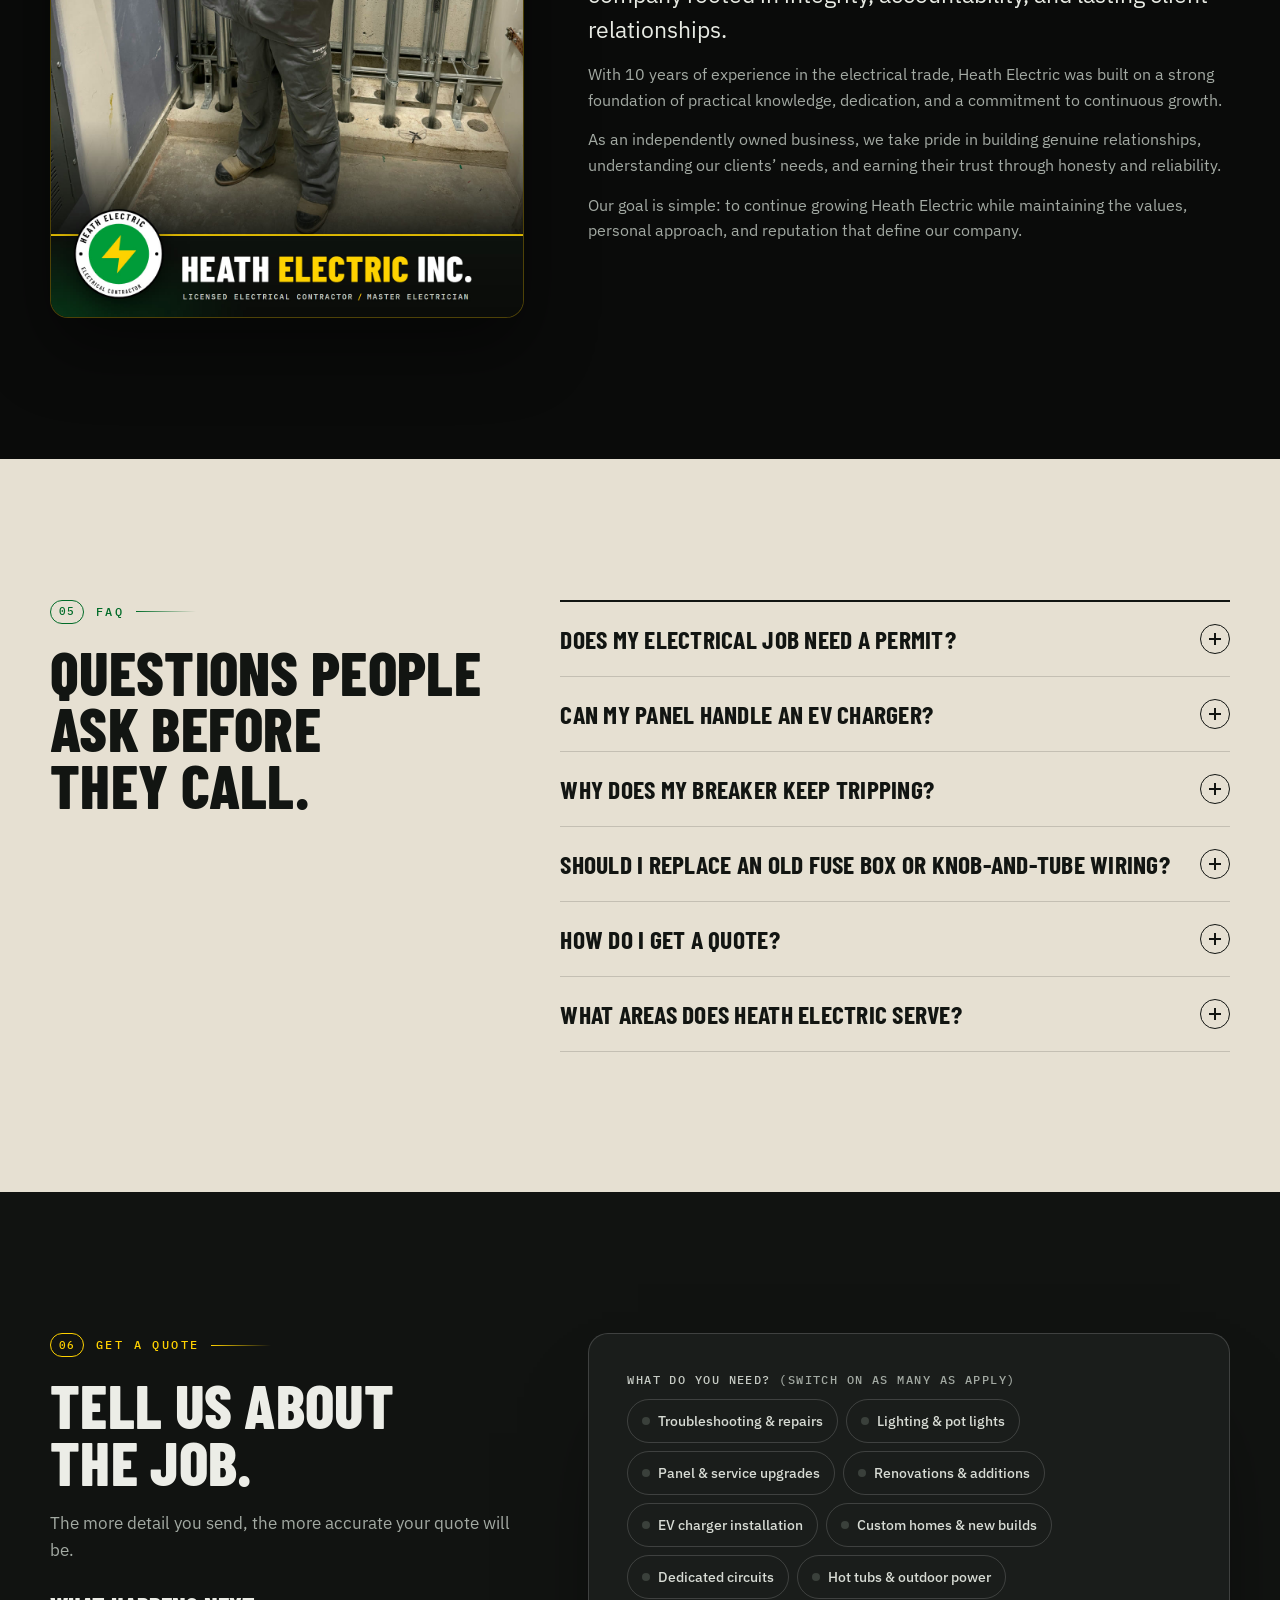
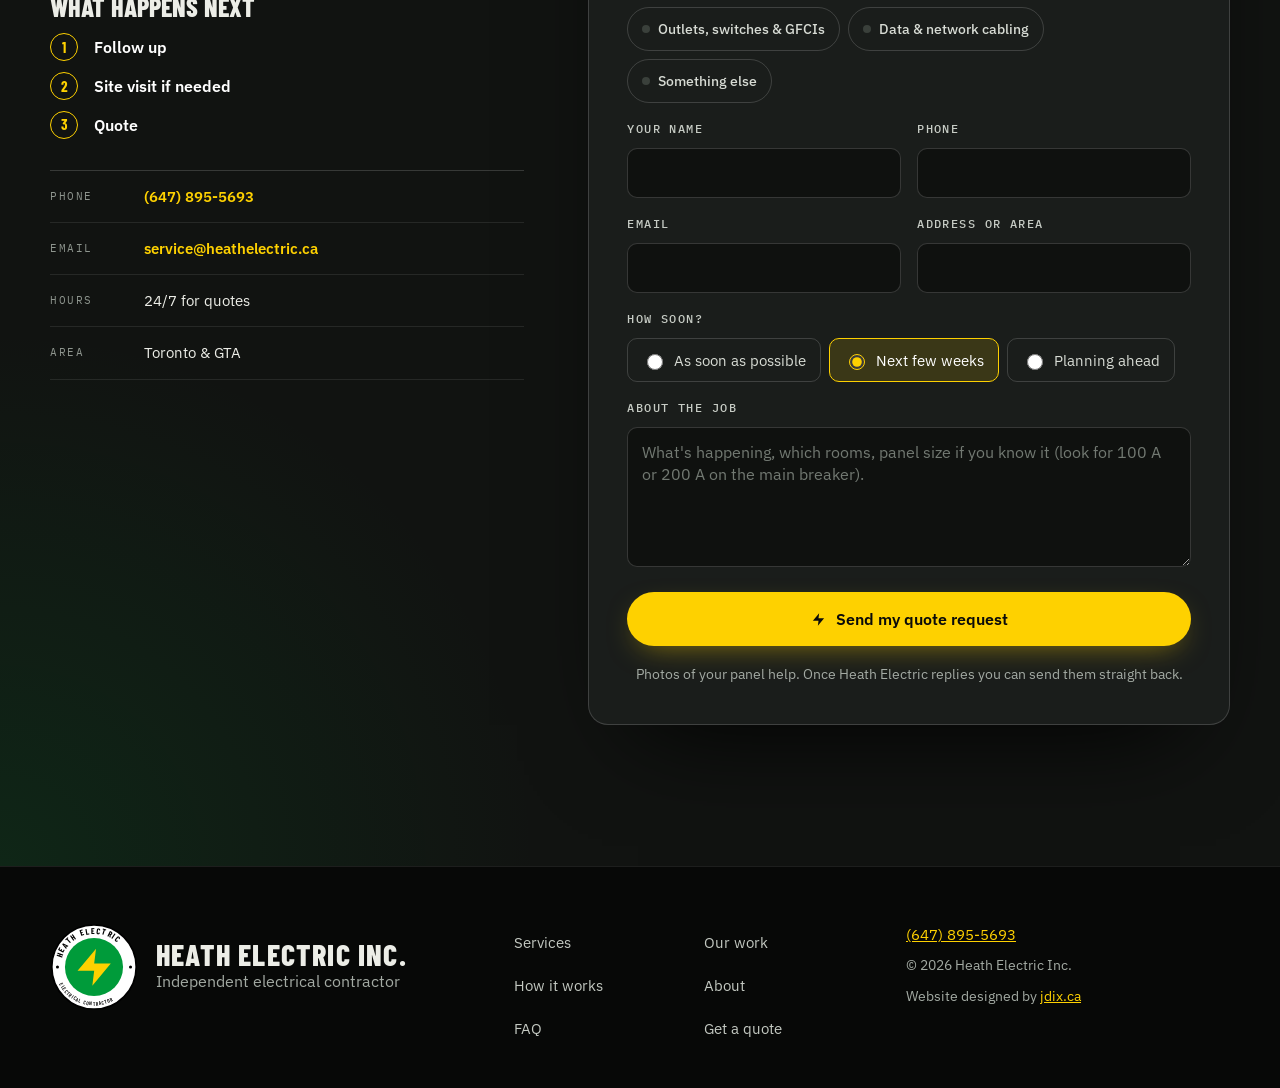
==== commit b8b97348: "Before/after: pot lights job first with a job picker; upfront pricing check; Final testing step Co-A" ====
--- a/index.html
+++ b/index.html
@@ -25,7 +25,7 @@
 <link rel="preconnect" href="https://fonts.gstatic.com" crossorigin>
 <link rel="preconnect" href="https://images.unsplash.com">
 <link rel="stylesheet" href="https://fonts.googleapis.com/css2?family=Barlow+Condensed:wght@600;700;800&family=IBM+Plex+Mono:wght@400;500&family=IBM+Plex+Sans:wght@400;500;600&display=swap">
-<link rel="stylesheet" href="assets/css/site.css?v=14">
+<link rel="stylesheet" href="assets/css/site.css?v=15">
 <script type="application/ld+json">
 {
   "@context": "https://schema.org",
@@ -210,7 +210,7 @@
           <ul class="ticks" id="circuitList">
             <li>Fault traced with proper testing, not guesswork</li>
             <li>A plain explanation of what failed and why</li>
-            <li>A fix price before the repair starts</li>
+            <li>Clear, upfront pricing before repairs begin</li>
           </ul>
           <p class="note" id="circuitNote"><b>Good to know:</b> if something smells hot or you see scorch marks, switch off that breaker and don’t reset it until it’s been checked.</p>
           <button class="btn btn-outline" type="button" id="circuitToggle" data-id="trouble">Switch on: add to my quote</button>
@@ -226,12 +226,16 @@
     <div class="sec-head">
       <p class="eyebrow"><span>02</span> Our work</p>
       <h2 id="work-h">Before. After. Drag to see the difference.</h2>
-      <p class="sec-lede">A real Heath Electric job. Drag the handle to see what changed.</p>
-    </div>
-
+      <p class="sec-lede">Real Heath Electric jobs. Pick one, then drag the handle to see what changed.</p>
+    </div>
+
+    <div class="ba-pick" role="group" aria-label="Choose a job to compare">
+      <button type="button" class="ba-opt" data-job="0" aria-pressed="true">Pot lights</button>
+      <button type="button" class="ba-opt" data-job="1" aria-pressed="false">New outlet</button>
+    </div>
     <figure class="ba" id="ba" style="--pos:24%">
-      <img class="ba-img ba-before" src="assets/img/ba-before.jpg" alt="Before: a hallway wall with a light switch beside a closet door" width="1050" height="1400" loading="lazy" decoding="async">
-      <div class="ba-img ba-after"><img src="assets/img/ba-after.jpg" alt="After: the same wall with a new outlet installed below the switch" width="1050" height="1400" loading="lazy" decoding="async"><span class="ba-spot" style="left:48.5%;top:73.4%" aria-hidden="true"><span class="ba-spot-tag">New outlet</span></span></div>
+      <img class="ba-img ba-before" src="assets/img/ba2-before.jpg" alt="Before: a living room wall lit only by an old track light" width="1050" height="1400" loading="lazy" decoding="async">
+      <div class="ba-img ba-after"><img src="assets/img/ba2-after.jpg" alt="After: the same wall with new pot lights washing it in light and a picture light over the art" width="1050" height="1400" loading="lazy" decoding="async"><span class="ba-spot" style="left:48.5%;top:73.4%" aria-hidden="true" hidden><span class="ba-spot-tag">New outlet</span></span></div>
       <span class="ba-tag ba-tag-b">Before</span>
       <span class="ba-tag ba-tag-a">After</span>
       <div class="ba-handle" aria-hidden="true"><span><svg><use href="#bolt"></use></svg></span></div>
@@ -239,7 +243,7 @@
       <input class="ba-range" id="baRange" type="range" min="0" max="100" value="24">
       <figcaption class="ba-cap">
         <span class="mono gold">The job</span>
-        <span>A new outlet added below the existing switch, beside a closet door. Drag the handle to compare.</span>
+        <span id="baCapText">New pot lights along the living room bulkhead, plus a picture light over the art. Drag the handle to compare.</span>
       </figcaption>
     </figure>
 
@@ -275,7 +279,7 @@
       <li class="step">
         <span class="node" aria-hidden="true"></span>
         <p class="mono">Step 4</p>
-        <h3>Final inspection &amp; walkthrough</h3>
+        <h3>Final testing &amp; walkthrough</h3>
         <p>Once the work is complete, we’ll review the installation, perform the necessary testing, and ensure everything is left clean, organized, and ready for use.</p>
       </li>
     </ol>
@@ -419,6 +423,6 @@
   </div>
 </footer>
 
-<script src="assets/js/site.js?v=12" defer></script>
+<script src="assets/js/site.js?v=13" defer></script>
 </body>
 </html>
--- a/assets/css/site.css
+++ b/assets/css/site.css
@@ -563,3 +563,11 @@
 .quote-in{grid-template-rows:auto 1fr}
 .quote-side .next-h{margin:32px 0 16px}
 @media (max-width:1080px){.quote-in{grid-template-rows:none}.quote-side .next{margin-bottom:32px}}
+
+/* revision 11: before/after job picker */
+.ba-pick{display:flex;justify-content:center;flex-wrap:wrap;gap:10px;margin:0 auto 18px;max-width:520px}
+.ba-opt{appearance:none;cursor:pointer;min-height:44px;padding:0 20px;border-radius:999px;border:1px solid var(--line-2);background:rgba(255,255,255,.03);color:#C3C8C1;font:700 16px/1 var(--display);letter-spacing:.1em;text-transform:uppercase;transition:background .2s,color .2s,border-color .2s}
+.ba-opt:hover{border-color:rgba(254,209,0,.5);color:#fff}
+.ba-opt[aria-pressed="true"]{background:var(--gold);border-color:var(--gold);color:#0A0B0A}
+.ba-opt:focus-visible{outline:2px solid #fff;outline-offset:3px}
+.ba-spot[hidden]{display:none}
